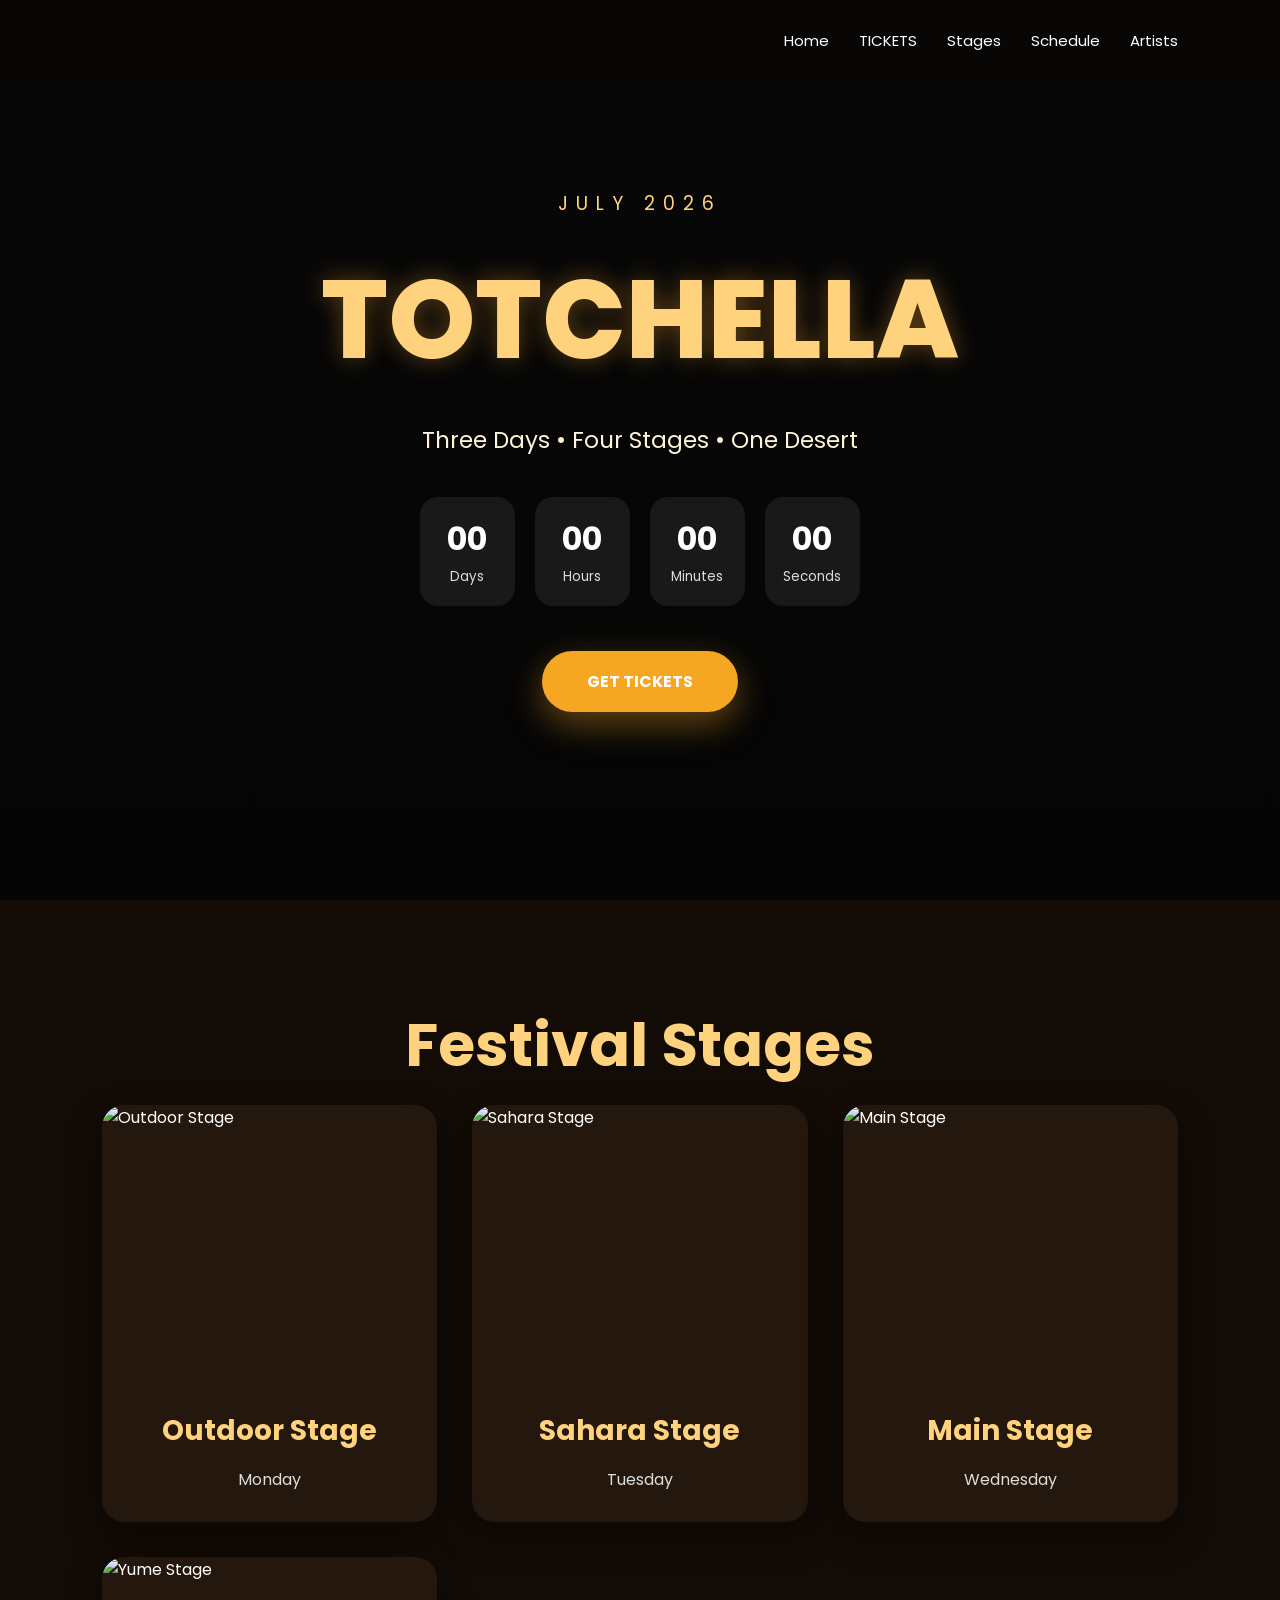
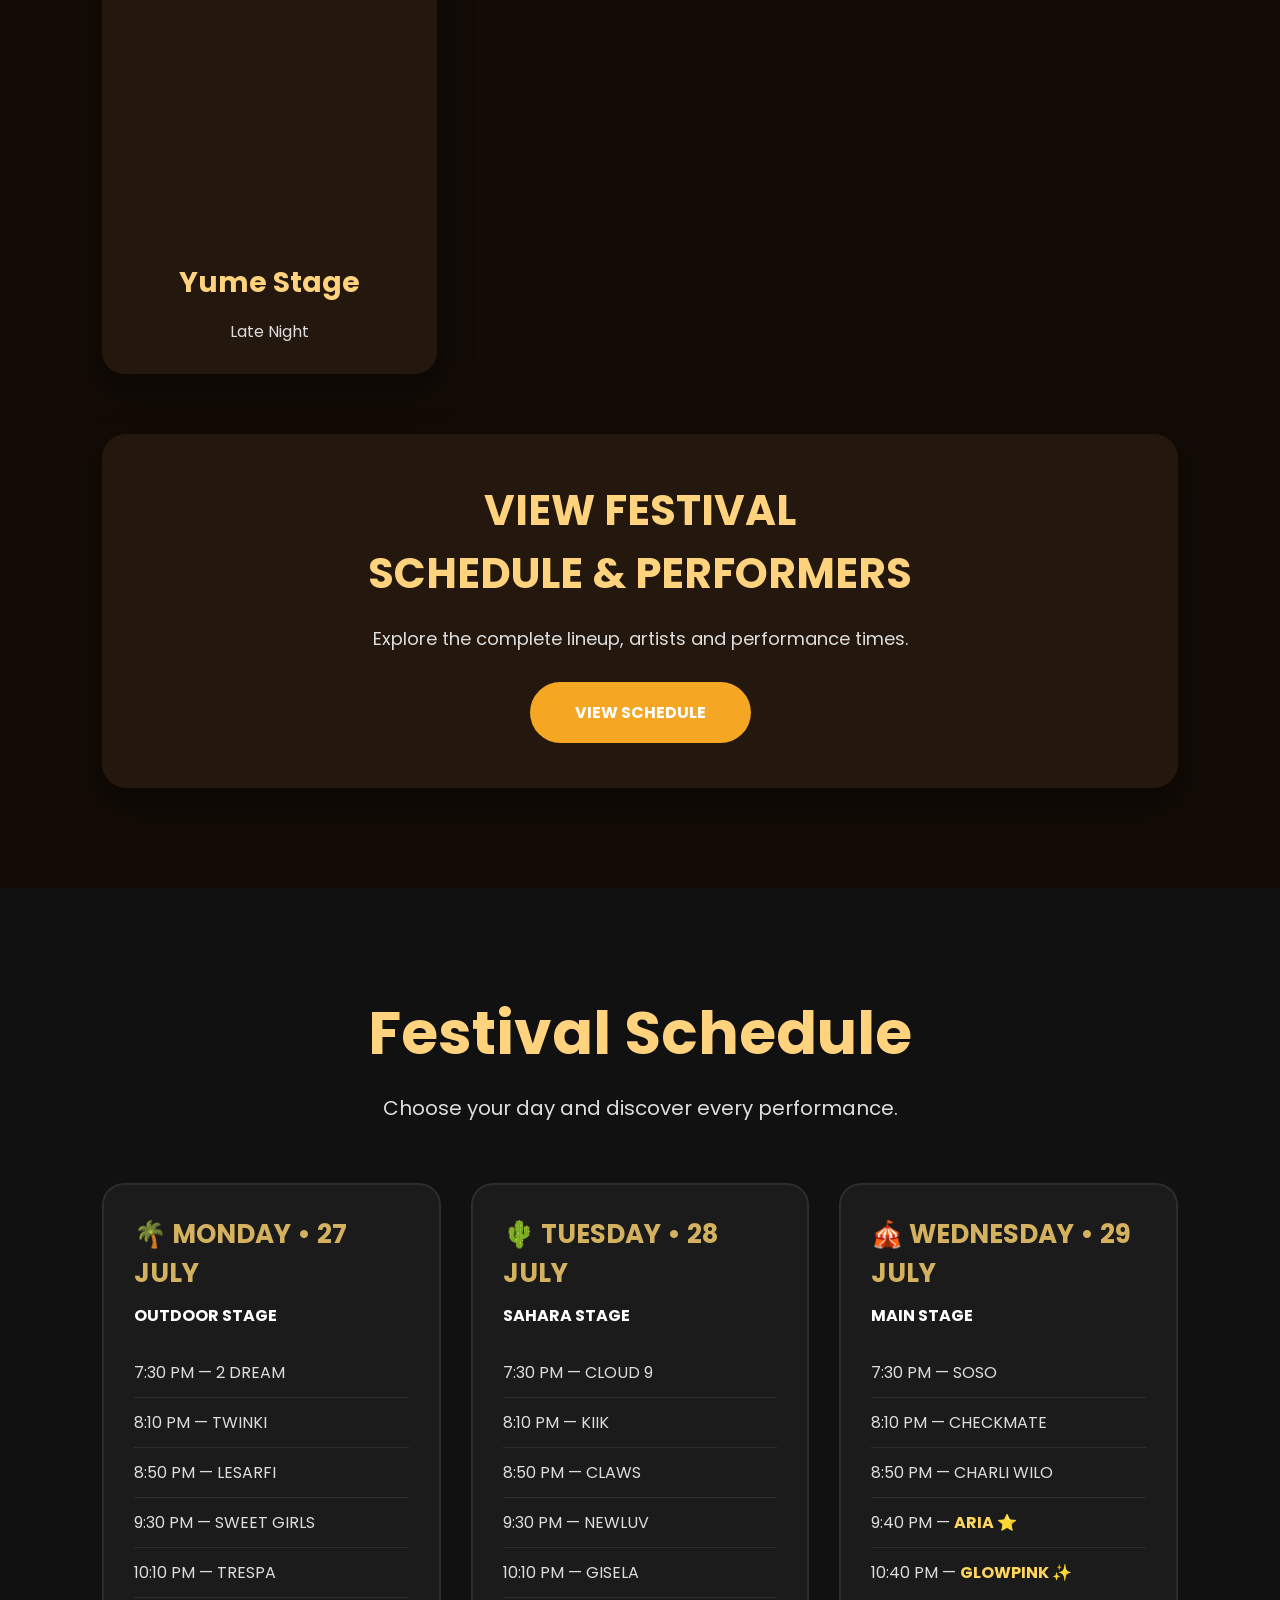
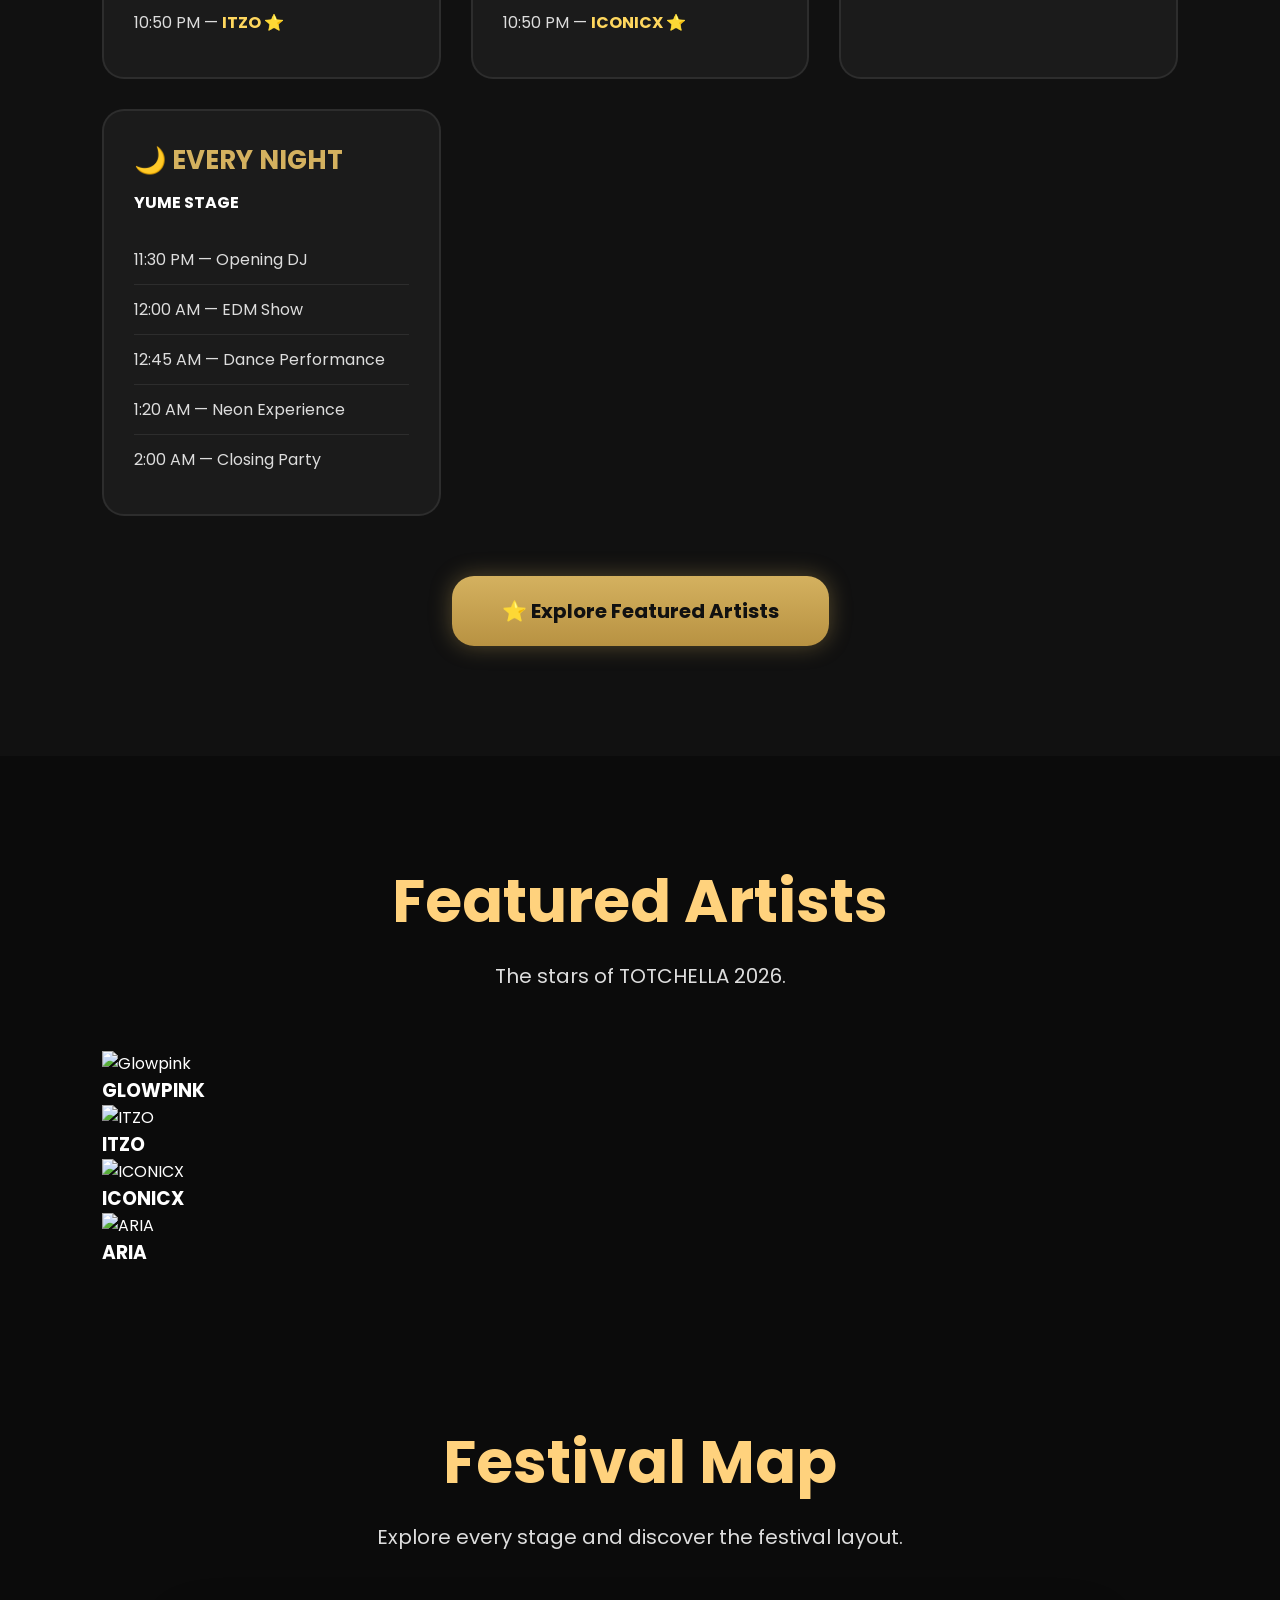
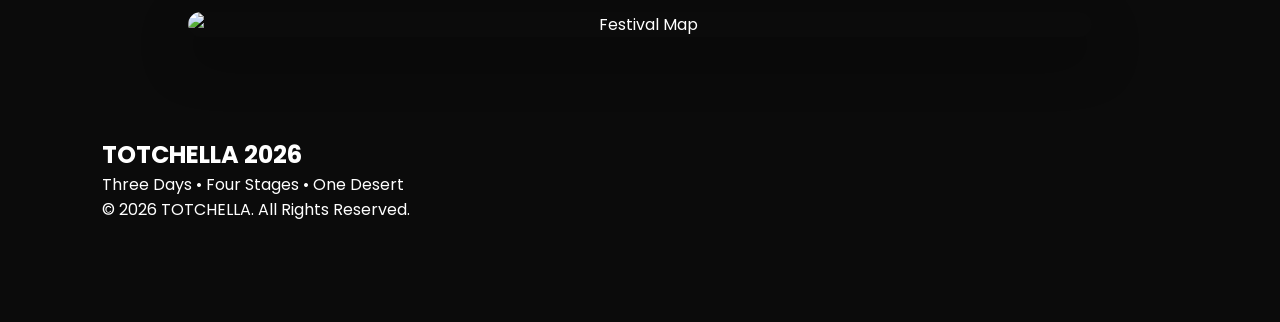
==== index.html @ a2c49aa8 "Add files via upload" ====
<!DOCTYPE html>
<html lang="en">

<head>

<meta charset="UTF-8">
<meta name="viewport" content="width=device-width, initial-scale=1.0">

<title>TOTCHELLA 2026</title>

<link rel="stylesheet" href="style.css">

<link rel="preconnect" href="https://fonts.googleapis.com">
<link rel="preconnect" href="https://fonts.gstatic.com" crossorigin>

<link href="https://fonts.googleapis.com/css2?family=Poppins:wght@300;400;500;600;700;800&display=swap" rel="stylesheet">

</head>

<body>

<!-- ==========================
NAVBAR
========================== -->

<nav class="navbar">

<div class="logo">
<a href="index.html">
<img src="logo/totchella-logo.png" alt="TOTCHELLA">
</a>
</div>

<ul class="nav-links">

<li><a href="#hero">Home</a></li>

<li><a href="tickets.html">TICKETS</a></li>

<li><a href="#stages">Stages</a></li>

<li><a href="#schedule">Schedule</a></li>

<li><a href="#artists">Artists</a></li>

</ul>

</nav>

<!-- ==========================
HERO
========================== -->

<section class="hero" id="hero">

<div class="hero-content">

<h3>JULY 2026</h3>

<h1>TOTCHELLA</h1>

<p>

Three Days • Four Stages • One Desert

</p>

<div class="countdown">

<div class="time">

<span id="days">00</span>

<small>Days</small>

</div>

<div class="time">

<span id="hours">00</span>

<small>Hours</small>

</div>

<div class="time">

<span id="minutes">00</span>

<small>Minutes</small>

</div>

<div class="time">

<span id="seconds">00</span>

<small>Seconds</small>

</div>

</div>

<a href="#stages" class="ticket-btn">

GET TICKETS

</a>

</div>

</section>

<!-- ==========================
STAGES
========================== -->

<section class="stages" id="stages">

<h2 class="section-title">

Festival Stages

</h2>

<div class="stages-grid">

<a href="outdoor-stage.html" class="stage-card">

<img src="images/stages/outdoor-stage.jpg" alt="Outdoor Stage">

<h3>Outdoor Stage</h3>

<p>

Monday

</p>

</a>

<a href="sahara-stage.html" class="stage-card">

<img src="images/stages/sahara-stage.jpg" alt="Sahara Stage">

<h3>Sahara Stage</h3>

<p>

Tuesday

</p>

</a>

<a href="main-stage.html" class="stage-card">

<img src="images/stages/main-stage.jpg" alt="Main Stage">

<h3>Main Stage</h3>

<p>

Wednesday

</p>

</a>

<a href="yume-stage.html" class="stage-card">

<img src="images/stages/yume-stage.jpg" alt="Yume Stage">

<h3>Yume Stage</h3>

<p>

Late Night

</p>

</a>

</div>

<div class="schedule-preview">

<h2>

VIEW FESTIVAL<br>

SCHEDULE & PERFORMERS

</h2>

<p>

Explore the complete lineup, artists and performance times.

</p>

<a href="#schedule" class="schedule-btn">

VIEW SCHEDULE

</a>

</div>

</section><!-- ==========================
SCHEDULE
========================== -->

<section class="schedule" id="schedule">

<h2 class="section-title">

Festival Schedule

</h2>

<p class="section-subtitle">

Choose your day and discover every performance.

</p>

<div class="schedule-container">

<div class="day-card">

<h3>🌴 MONDAY • 27 JULY</h3>
<h4>OUTDOOR STAGE</h4>

<ul>

<li>7:30 PM — 2 DREAM</li>

<li>8:10 PM — TWINKI</li>

<li>8:50 PM — LESARFI</li>

<li>9:30 PM — SWEET GIRLS</li>

<li>10:10 PM — TRESPA</li>

<li>10:50 PM — <strong>ITZO ⭐</strong></li>

</ul>

</div>

<div class="day-card">

<h3>🌵 TUESDAY • 28 JULY</h3>
<h4>SAHARA STAGE</h4>

<ul>

<li>7:30 PM — CLOUD 9</li>

<li>8:10 PM — KIIK</li>

<li>8:50 PM — CLAWS</li>

<li>9:30 PM — NEWLUV</li>

<li>10:10 PM — GISELA</li>

<li>10:50 PM — <strong>ICONICX ⭐</strong></li>

</ul>

</div>

<div class="day-card">

<h3>🎪 WEDNESDAY • 29 JULY</h3>
<h4>MAIN STAGE</h4>

<ul>

<li>7:30 PM — SOSO</li>

<li>8:10 PM — CHECKMATE</li>

<li>8:50 PM — CHARLI WILO</li>

<li>9:40 PM — <strong>ARIA ⭐</strong></li>

<li>10:40 PM — <strong>GLOWPINK ✨</strong></li>

</ul>

</div>

<div class="day-card">

<h3>🌙 EVERY NIGHT</h3>

<h4>YUME STAGE</h4>

<ul>

<li>11:30 PM — Opening DJ</li>

<li>12:00 AM — EDM Show</li>

<li>12:45 AM — Dance Performance</li>

<li>1:20 AM — Neon Experience</li>

<li>2:00 AM — Closing Party</li>

</ul>

</div>

</div>

<div class="artists-link">

<a href="#artists" class="artists-btn">

⭐ Explore Featured Artists

</a>

</div>

</section>

<!-- ==========================
ARTISTS
========================== -->

<section class="artists" id="artists">

<h2 class="section-title">

Featured Artists

</h2>

<p class="section-subtitle">

The stars of TOTCHELLA 2026.

</p>

<div class="artists-grid">

<div class="artist-card">

<img src="artists/glowpink.jpeg" alt="Glowpink">

<h3>GLOWPINK</h3>

</div>

<div class="artist-card">

<img src="artists/itzo.jpeg" alt="ITZO">

<h3>ITZO</h3>

</div>

<div class="artist-card">

<img src="artists/iconicx.jpeg" alt="ICONICX">

<h3>ICONICX</h3>

</div>

<div class="artist-card">

<img src="artists/aria.jpeg" alt="ARIA">

<h3>ARIA</h3>

</div>

</div>
<!-- ==========================
FESTIVAL MAP
========================== -->

<section class="festival-map">

    <h2 class="section-title">
        Festival Map
    </h2>

    <p class="section-subtitle">
        Explore every stage and discover the festival layout.
    </p>

    <img src="map/festival-map.jpeg" alt="Festival Map">
</section>
<!-- ==========================
GALLERY
========================== -->

<!-- ==========================
TICKETS
========================== -->

<!-- ==========================
FOOTER
========================== -->

<footer class="footer">

<h2>TOTCHELLA 2026</h2>

<p>

Three Days • Four Stages • One Desert

</p>

<p>

© 2026 TOTCHELLA. All Rights Reserved.

</p>

</footer>

<script src="script.js"></script>

</body>

</html>
---- style.css ----
/* ==========================
TOTCHELLA 2026
========================== */

*{
margin:0;
padding:0;
box-sizing:border-box;
}

html{
scroll-behavior:smooth;
}

body{

font-family:'Poppins',sans-serif;

background:#0b0b0b;

color:white;

overflow-x:hidden;

}

img{

max-width:100%;

display:block;

}

a{

text-decoration:none;

color:inherit;

}

section{

padding:100px 8%;

}

/* ==========================
NAVBAR
========================== */

.navbar{

position:fixed;

top:0;

left:0;

width:100%;

height:80px;     

padding:0 8%;    

display:flex;

justify-content:space-between;

align-items:center;

background:rgba(15,10,5,.25);

backdrop-filter:blur(30px);

z-index:999;

}

.logo img{
    height:120px;
    width:auto;
    display:block;
}

.nav-links{

display:flex;

gap:30px;

list-style:none;

}

.nav-links a{

color:white;

font-size:15px;

transition:.3s;

}

.nav-links a:hover{

color:#F5A623;

}

/* ==========================
HERO
========================== */

.hero{

height:100vh;

display:flex;

justify-content:center;

align-items:center;

text-align:center;

background:

linear-gradient(rgba(0,0,0,.35),rgba(0,0,0,.55)),

url("hero/desert1.jpg");

background-size:cover;

background-position:center;

background-repeat:no-repeat;

transition:1s;

}

.hero-content{

max-width:850px;

}

.hero h3{

letter-spacing:8px;

font-weight:400;

margin-bottom:20px;

color:#FFD27D;

}

.hero h1{

font-size:110px;

font-weight:800;

margin-bottom:20px;

color:#FFD27D;

text-shadow:0 0 25px rgba(255,170,50,.35);

}

.hero p{

font-size:23px;

margin-bottom:40px;

color:#FFF4D7;

}

/* ==========================
COUNTDOWN
========================== */

.countdown{

display:flex;

justify-content:center;

gap:20px;

flex-wrap:wrap;

margin-bottom:45px;

}

.time{

background:rgba(255,255,255,.08);

backdrop-filter:blur(10px);

padding:18px;

border-radius:18px;

min-width:95px;

}

.time span{

display:block;

font-size:32px;

font-weight:700;

}

.time small{

color:#ddd;

}

/* ==========================
BUTTON
========================== */

.ticket-btn{

display:inline-block;

padding:18px 45px;

background:#F5A623;

border-radius:999px;

font-weight:700;

color:white;

transition:.35s;

box-shadow:0 12px 35px rgba(245,166,35,.4);

}

.ticket-btn:hover{

background:#ffbe45;

transform:translateY(-5px);

}/* ==========================
SECTION TITLES
========================== */

.section-title{

text-align:center;

font-size:60px;

color:#FFD27D;

margin-bottom:15px;

}

.section-subtitle{

text-align:center;

font-size:20px;

color:#ddd;

margin-bottom:60px;

}

/* ==========================
STAGES
========================== */

.stages{

background:#120b06;

}

.stages-grid{

display:grid;

grid-template-columns:repeat(auto-fit,minmax(260px,1fr));

gap:35px;

margin-bottom:60px;

}

.stage-card{

background:#24170d;

border-radius:22px;

overflow:hidden;

transition:.35s;

box-shadow:0 15px 35px rgba(0,0,0,.35);

}

.stage-card:hover{

transform:translateY(-10px);

box-shadow:0 20px 45px rgba(245,166,35,.35);

}

.stage-card img{

display:block;
width:100%;
height:280px;
object-fit:cover;
border-radius:22px 22px 0 0;

}

.stage-card h3{

padding-top:25px;

text-align:center;

font-size:28px;

color:#FFD27D;

}

.stage-card p{

text-align:center;

padding:15px 25px 30px;

color:#ddd;

}

/* ==========================
VIEW SCHEDULE
========================== */

.schedule-preview{

background:#24170d;

border-radius:24px;

padding:45px;

text-align:center;

box-shadow:0 15px 35px rgba(0,0,0,.35);

}

.schedule-preview h2{

font-size:42px;

color:#FFD27D;

margin-bottom:20px;

}

.schedule-preview p{

color:#ddd;

margin-bottom:30px;

font-size:18px;

}

.schedule-btn{

display:inline-block;

padding:18px 45px;

background:#F5A623;

border-radius:999px;

font-weight:700;

transition:.35s;

}

.schedule-btn:hover{

background:#ffbe45;

transform:translateY(-5px);

}
/* ==========================
FESTIVAL MAP
========================== */

.festival-map{
    max-width:1200px;
    margin:50px auto 0;
    text-align:center;
}

.festival-map img{
    width:100%;
    max-width:1100px;
    border-radius:24px;
    box-shadow:0 20px 50px rgba(0,0,0,.45);
    transition:.4s;
}

.festival-map img:hover{
    transform:scale(1.02);
}
/* ==========================
MAIN STAGE PAGE
========================== */

.main-stage-hero{

height:100vh;

background:
linear-gradient(rgba(0,0,0,.55),rgba(0,0,0,.75)),
url("hero/desert2.jpg");

background-size:cover;
background-position:center;

display:flex;
justify-content:center;
align-items:center;
text-align:center;

}

.stage-overlay{

max-width:900px;

padding:30px;

}

.main-stage-hero h1{

font-size:95px;

color:#FFD27D;

margin-bottom:20px;

text-shadow:0 0 25px rgba(255,170,60,.5);

}

.main-stage-hero p{

font-size:24px;

color:#eee;

margin-bottom:35px;

}

.headline{

display:flex;

justify-content:center;

gap:40px;

flex-wrap:wrap;

margin-bottom:45px;

}

.headline h2{

font-size:42px;

color:#F5A623;

}

.stage-info{
padding:90px 8%;
text-align:center;
background:rgba(20,15,40,.75);
backdrop-filter:blur(18px);
border-top:1px solid rgba(255,255,255,.08);
border-bottom:1px solid rgba(255,255,255,.08);
}

.stage-info h2{
font-size:52px;
color:#ff6cff;
text-shadow:
0 0 10px #ff6cff,
0 0 25px #7b5cff;
margin-bottom:30px;
}

.stage-info p{
font-size:22px;
color:#ececec;
line-height:1.9;
max-width:950px;
margin:auto;
}

.stage-schedule{

padding:90px 8%;

background:#1b120a;

}

.stage-schedule h2{

text-align:center;

font-size:48px;

color:#FFD27D;

margin-bottom:45px;

}

.stage-schedule ul{

max-width:700px;

margin:auto;

list-style:none;

}

.stage-schedule li{

padding:18px 25px;

margin-bottom:18px;

background:#2a1b0f;

border-radius:16px;

font-size:21px;

transition:.3s;

}

.stage-schedule li:hover{

transform:translateX(12px);

background:#3a2515;

}

.stage-ticket-buttons{

padding:90px 8%;

display:flex;

justify-content:center;

gap:35px;

flex-wrap:wrap;

background:#120b06;

}
.artist-headliner{

display:flex;

flex-direction:column;

align-items:center;

}

.artist-headliner img{

width:420px;

height:220px;

object-fit:cover;

border-radius:18px;

border:4px solid #f5c542;

box-shadow:0 0 25px rgba(245,197,66,.6);

}

.artist-headliner img:hover{

transform:scale(1.08);

box-shadow:0 0 55px rgba(255,200,70,.8);

}

.artist-headliner h2{

font-size:32px;

color:#FFD27D;

}

.festival-ticket:hover{

transform:translateY(-12px) scale(1.02);

}

.festival-ticket h2{

font-size:38px;

margin-bottom:10px;

}

.festival-ticket p{

font-size:22px;

margin-bottom:30px;

font-weight:600;

}

.festival-ticket img{

width:150px;

margin:auto;

margin-bottom:30px;

}

.ticket-details{

display:flex;

justify-content:space-between;

font-weight:bold;

font-size:18px;

}
/*==========================
TICKET SELECTION
==========================*/

.stage-ticket-section{

padding:100px 8%;

background:#0d0d0d;

}

.ticket-choice{

display:flex;

justify-content:center;

gap:45px;

flex-wrap:wrap;

margin-top:60px;

}

.ticket-box{

width:360px;

padding:45px;

border-radius:28px;

text-align:center;

transition:.35s;

cursor:pointer;

}

.vip-ticket{

background:linear-gradient(135deg,#F5A623,#FFD77A);

color:#222;

box-shadow:0 0 35px rgba(245,166,35,.45);

}

.regular-ticket{

background:linear-gradient(135deg,#3d3d3d,#777);

color:white;

box-shadow:0 0 30px rgba(255,255,255,.12);

}

.ticket-box:hover{

transform:translateY(-12px) scale(1.03);

}

.ticket-box h3{

font-size:34px;

margin-bottom:18px;

}

.ticket-box p{

font-size:18px;

margin-bottom:35px;

line-height:1.7;

}

/* ==========================
VIP TICKET
========================== */

.festival-ticket{

display:none;

width:900px;

max-width:95%;

margin:70px auto;

display:flex;

position:relative;

overflow:hidden;

border-radius:30px;

border:4px solid #FFD54A;

background:
linear-gradient(rgba(10,10,10,.78),rgba(10,10,10,.78)),
url("hero/desert1.jpg");

background-size:cover;

background-position:center;

box-shadow:0 25px 70px rgba(0,0,0,.45);

animation:ticketShow .6s ease;

}

.ticket-left{

flex:1;

padding:50px;

color:white;

backdrop-filter:blur(2px);

}


.ticket-left h1{

font-size:58px;

font-weight:900;

letter-spacing:4px;

color:#FFD54A;

text-shadow:0 0 20px rgba(255,213,74,.55);

margin-bottom:10px;

}

.vip-text{

font-size:20px;

letter-spacing:8px;

font-weight:800;

text-transform:uppercase;

color:#fff4c4;

margin-bottom:35px;

}

.ticket-left h2{

font-size:46px;

font-weight:800;

margin-bottom:18px;

}

.ticket-left p{

font-size:22px;

margin:12px 0;

}

.qr-box{

margin-top:35px;

width:150px;

height:150px;

background:white;

border-radius:15px;

display:flex;

justify-content:center;

align-items:center;

font-weight:800;

color:black;

}

.ticket-right{

width:180px;

background:rgba(255,213,74,.95);

display:flex;

justify-content:center;

align-items:center;

font-size:55px;

font-weight:900;

letter-spacing:12px;

writing-mode:vertical-rl;

text-orientation:mixed;

color:#111;

position:relative;

}

.ticket-right::before,
.ticket-right::after{

content:"";

position:absolute;

left:-18px;

width:36px;

height:36px;

background:#0b0b0b;

border-radius:50%;

}

.ticket-right::before{

top:60px;

}

.ticket-right::after{

bottom:60px;

}

.ticket-download{

padding:16px 35px;

border:none;

background:#FFD54A;

border-radius:999px;

font-weight:700;

font-size:18px;

cursor:pointer;

transition:.3s;

}

.ticket-download:hover{

transform:scale(1.05);

background:#ffe07b;

}

@keyframes ticketShow{

from{

opacity:0;

transform:translateY(50px) scale(.9);

}

to{

opacity:1;

transform:none;

}

}

.ticket-artists{

display:flex;

justify-content:center;

margin-top:25px;

}

.ticket-artist{

width:220px;

height:120px;

object-fit:cover;

border-radius:18px;

border:3px solid #d4b15f;

box-shadow:0 0 18px rgba(212,177,95,.4);

}

.ticket-artist:hover{

transform:scale(1.05);

}

.ticket-artist:hover{

transform:rotate(-3deg) scale(1.05);

box-shadow:0 0 45px rgba(255,213,74,.8);

}

.qr-box{

margin-top:20px;

margin-left: 180px;

width:170px;

height:170px;

background:white;

border-radius:14px;

display:flex;

justify-content:center;

align-items:center;

box-shadow:0 0 18px rgba(255,255,255,.25);

transform:translateY(-70px);

}

.qr-image{

width:100%;

height:100%;

object-fit:contain;

padding:8px;

border-radius:10px;

background:white;

}
.success-message{

display:none;

position:fixed;

top:0;

left:0;

width:100%;

height:100%;

background:rgba(0,0,0,.75);

backdrop-filter:blur(8px);

justify-content:center;

align-items:center;

z-index:99999;

}

.success-box{

background:#111;

padding:45px;

border-radius:25px;

text-align:center;

width:380px;

box-shadow:0 0 40px rgba(245,166,35,.45);

animation:pop .4s ease;

}

.success-box h1{

font-size:70px;

margin-bottom:15px;

}

.success-box h2{

font-size:34px;

color:#FFD54A;

margin-bottom:15px;

}

.success-box p{

font-size:19px;

color:white;

}

#rugularTicketCard{
display:none;

}

#regularTicketCard .ticket-left{

background:#f5f5f5;

color:#111;

}

#regularTicketCard .ticket-right{

background:#444;

color:white;

}

#regularTicketCard .vip-text{

color:#444;

font-weight:700;

}

#regularTicketCard .ticket-artists{

display:none;

}

#regularTicketCard .qr-box{

background:white;

}
/* ==========================
FESTIVAL SCHEDULE
========================== */

.schedule{

padding:100px 8%;

background:#111;

}

.schedule-container{

display:grid;

grid-template-columns:repeat(auto-fit,minmax(280px,1fr));

gap:30px;

margin-top:50px;

}

.day-card{

background:#1b1b1b;

padding:30px;

border-radius:22px;

border:2px solid rgba(255,255,255,.08);

transition:.35s;

}

.day-card:hover{

transform:translateY(-10px);

border-color:#d4b15f;

}

.day-card h3{

color:#d4b15f;

font-size:26px;

margin-bottom:10px;

}

.day-card h4{

color:white;

margin-bottom:20px;

}

.day-card ul{

list-style:none;

padding:0;

margin:0;

}

.day-card li{

padding:12px 0;

border-bottom:1px solid rgba(255,255,255,.08);

color:#ddd;

}

.day-card li:last-child{

border-bottom:none;

}

.day-card strong{

color:#ffd75e;

}
artists-link{

margin-top:40px;

text-align:center;

}

.artists-link{

display:flex;

justify-content:center;

align-items:center;

margin:60px auto 10px;

}

.artists-btn{

display:flex;

flex-direction:column;

align-items:center;

justify-content:center;

gap:10px;

padding:20px 50px;

background:linear-gradient(180deg,#d4b15f,#b89242);

color:#111;

font-weight:700;

font-size:20px;

text-decoration:none;

border-radius:22px;

transition:.3s;

box-shadow:0 0 22px rgba(212,177,95,.35);

}

.artists-btn:hover{

transform:translateY(-6px) scale(1.03);

box-shadow:0 0 35px rgba(212,177,95,.55);

}

.arrow{

font-size:30px;

animation:bounce 1.3s infinite;

}

@keyframes bounce{

0%,100%{

transform:translateY(0);

}

50%{

transform:translateY(8px);

}

}
/* ==========================
TICKET HIDE
========================== */

#vipTicketCard{

display:none;

}

#regularTicketCard{

display:none;

}
.main-headliner{
width:220px;
height:220px;
border-radius:50%;
object-fit:cover;
border:6px solid #ffd84d;
box-shadow:0 0 25px rgba(255,216,77,.6);
}
.circle-headliner{
width:220px !important;
height:220px !important;
border-radius:50% !important;
object-fit:cover;
}
/* ==========================
YUME STAGE
========================== */

.yume-features{

display:grid;

grid-template-columns:repeat(auto-fit,minmax(220px,1fr));

gap:30px;

margin-top:50px;

}

.feature-card{

background:rgba(40,20,60,.9);

padding:35px;

border-radius:22px;

text-align:center;

border:2px solid #b24cff;

box-shadow:0 0 25px rgba(178,76,255,.35);

transition:.35s;

color:#fff;

}

.feature-card:hover{

transform:translateY(-10px) scale(1.04);

box-shadow:0 0 45px rgba(178,76,255,.8);

}

.feature-card h3{

margin-top:15px;

font-size:24px;

color:#ff7bff;

}

.feature-card p{

margin-top:10px;

line-height:1.7;

color:#ddd;

}

.yume-page{

background:
radial-gradient(circle at top,#2b1248,#14091f,#09050f);

animation:yumeGlow 8s infinite alternate;

}

@keyframes yumeGlow{

0%{

background:
radial-gradient(circle at top,#2b1248,#14091f,#09050f);

}

50%{

background:
radial-gradient(circle at top,#1c3d78,#150d2c,#09050f);

}

100%{

background:
radial-gradient(circle at top,#4d1667,#14091f,#09050f);

}

}

.yume-lineup .dj-card{

border-left:5px solid #ff58ff;

}
.yume-hero{
height:100vh;
background:url("gallery/show2.jpg") center center/cover no-repeat;
display:flex;
justify-content:center;
align-items:center;
text-align:center;
position:relative;
overflow:hidden;
}

.yume-hero::before{
content:"";
position:absolute;
inset:0;
background:linear-gradient(
to bottom,
rgba(0,0,0,.25),
rgba(0,0,0,.55)
);
}

.yume-hero .stage-overlay{
position:relative;
z-index:2;
}
.yume-lineup{
padding:100px 8%;
background:#120b06;
text-align:center;
}

.yume-lineup h2{
font-size:55px;
color:#d87dff;
margin-bottom:60px;
text-shadow:0 0 20px #c84dff;
}

.dj-card{
background:linear-gradient(135deg,#2b0d39,#17071d);
border:2px solid #b84dff;
border-radius:25px;
padding:30px;
margin:25px auto;
max-width:700px;
box-shadow:0 0 30px rgba(183,77,255,.35);
transition:.35s;
}

.dj-card:hover{
transform:translateY(-8px) scale(1.03);
box-shadow:0 0 40px rgba(255,0,255,.6);
}

.dj-card .time{
display:inline-block;
padding:8px 18px;
background:#ff00cc;
color:white;
border-radius:50px;
font-weight:700;
margin-bottom:18px;
}

.dj-card h3{
font-size:34px;
color:#fff;
margin-bottom:10px;
}

.dj-card p{
font-size:18px;
color:#d7d7d7;
}

.special{
background:linear-gradient(135deg,#ff008c,#7b00ff);
border:none;
}

.special h3{
color:white;
}

.special p{
color:white;
}
/* ===== YUME HERO ONLY ===== */

.yume-overlay h1{

font-size:88px;

font-weight:900;

letter-spacing:8px;

text-transform:uppercase;

background:linear-gradient(
90deg,
#8b5cf6,
#d946ef,
#7c3aed
);

-webkit-background-clip:text;
-webkit-text-fill-color:transparent;

text-shadow:
0 0 20px rgba(168,85,247,.8),
0 0 45px rgba(217,70,239,.6);

margin-top:-60px;

margin-bottom:25px;

}

.yume-overlay p{

font-size:32px;

font-weight:600;

color:#edd6ff;

max-width:900px;

margin:auto;

line-height:1.6;

text-shadow:0 0 12px rgba(120,60,255,.45);

margin-bottom:60px;

}

.yume-overlay .ticket-btn{

margin-top:40px;

padding:18px 55px;

font-size:22px;

border-radius:50px;

background:linear-gradient(90deg,#7c3aed,#d946ef);

color:white;

box-shadow:0 0 25px rgba(168,85,247,.6);

transition:.3s;

}

.yume-overlay .ticket-btn:hover{

transform:scale(1.08);

box-shadow:0 0 40px rgba(217,70,239,.9);

}
.yume-hero .stage-overlay h1{
font-size:90px;
font-weight:900;
letter-spacing:3px;
color:#ffffff;
text-shadow:
0 0 15px #ff4df8,
0 0 35px #8d4dff,
0 0 55px #5f6fff;
}

.yume-hero .stage-overlay p{
font-size:28px;
max-width:900px;
margin:20px auto;
line-height:1.6;
color:white;
text-shadow:0 0 10px rgba(0,0,0,.8);
}

.yume-hero .ticket-btn{
padding:20px 60px;
font-size:22px;
border-radius:50px;
box-shadow:0 0 25px rgba(255,215,0,.5);
}
/* ===== Tickets ===== */

.ticket-card{

width:380px;

padding:35px;

border-radius:28px;

text-align:center;

transition:.3s;

}

/* ===== VIP ===== */

.vip-card{

background:#f5a623;

box-shadow:0 0 35px #ffd77a;

color:#111;

}

.vip-card h3{

font-size:14px;

letter-spacing:2px;

margin-bottom:8px;

}

.vip-card h1{

font-size:40px;

margin-bottom:18px;

}

.vip-card p{

font-size:18px;

line-height:1.8;

}

/* ===== Regular ===== */

.regular-card{

background:#3d3d3d;

box-shadow:0 0 30px #777;

color:#fff;

}

.regular-card h3{

font-size:14px;

letter-spacing:2px;

margin-bottom:8px;

}

.regular-card h1{

font-size:40px;

margin-bottom:18px;

}

.regular-card p{

font-size:18px;

line-height:1.8;

}
.ticket-cards{

display:flex;

justify-content:center;

align-items:stretch;

gap:40px;

flex-wrap:wrap;

}
.tickets-section{

text-align:center;

}

.tickets-section h2{

font-size:56px;

color:#FFD27D;

margin-bottom:18px;

text-align:center;

}

.tickets-section > p{

font-size:24px;

color:#ffffff;

text-align:center;

max-width:800px;

margin:0 auto 60px auto;

line-height:1.7;

}
/* ===== Success Popup ===== */

.success-popup{

position:fixed;

top:0;

left:0;

width:100%;

height:100%;

background:rgba(0,0,0,.65);

display:flex;

justify-content:center;

align-items:center;

z-index:99999;

backdrop-filter:blur(8px);

}

.success-box{

background:#151515;

padding:45px;

border-radius:25px;

text-align:center;

box-shadow:0 0 35px rgba(255,210,125,.45);

max-width:450px;

}

.success-box h2{

font-size:40px;

color:#FFD27D;

margin-bottom:18px;

}

.success-box p{

font-size:22px;

color:white;

}
/* ===== Tickets Page ===== */

.tickets-page{

padding:120px 8% 80px;

text-align:center;

}

.tickets-page h1{

font-size:60px;

color:#FFD27D;

margin-bottom:15px;

}

.tickets-page>p{

font-size:24px;

margin-bottom:60px;

color:#fff;

}

.tickets-grid{

display:grid;

grid-template-columns:repeat(auto-fit,minmax(320px,1fr));

gap:35px;

max-width:1200px;

margin:auto;

}

.stage-ticket-card{

background:#171717;

border-radius:25px;

padding:40px;

transition:.3s;

box-shadow:0 0 25px rgba(255,210,125,.15);

}

.stage-ticket-card:hover{

transform:translateY(-10px);

box-shadow:0 0 40px rgba(255,210,125,.35);

}

.stage-ticket-card h2{

font-size:34px;

color:#FFD27D;

margin-bottom:15px;

}

.stage-ticket-card p{

font-size:20px;

margin-bottom:30px;

line-height:1.7;

}
.ticket-warning{

display:none;

opacity:0;

position:fixed;

top:0;

left:0;

width:100%;

height:100%;

background:rgba(0,0,0,.65);

z-index:999999;

justify-content:center;

align-items:center;

transition:opacity .5s ease;

}

.warning-box{

background:#111;

border:2px solid #ff2d2d;

border-radius:20px;

padding:35px;

width:420px;

text-align:center;

box-shadow:0 0 25px #ff2d2d;

animation:redGlow 1s infinite alternate;

}

.warning-box h2{

color:#ff2d2d;

font-size:32px;

margin-bottom:18px;

}

.arabic-warning{

color:#FFD27D;

font-size:22px;

font-weight:bold;

margin-bottom:15px;

}

.company-warning{

color:#ff5555;

font-weight:bold;

}

.warning-box p,

.warning-box li{

color:white;

font-size:17px;

line-height:1.8;

}

.warning-box ul{

list-style:none;

padding:0;

margin:15px 0;

}

@keyframes redGlow{

from{

box-shadow:0 0 15px #ff2d2d;

}

to{

box-shadow:0 0 45px #ff2d2d;

}

}
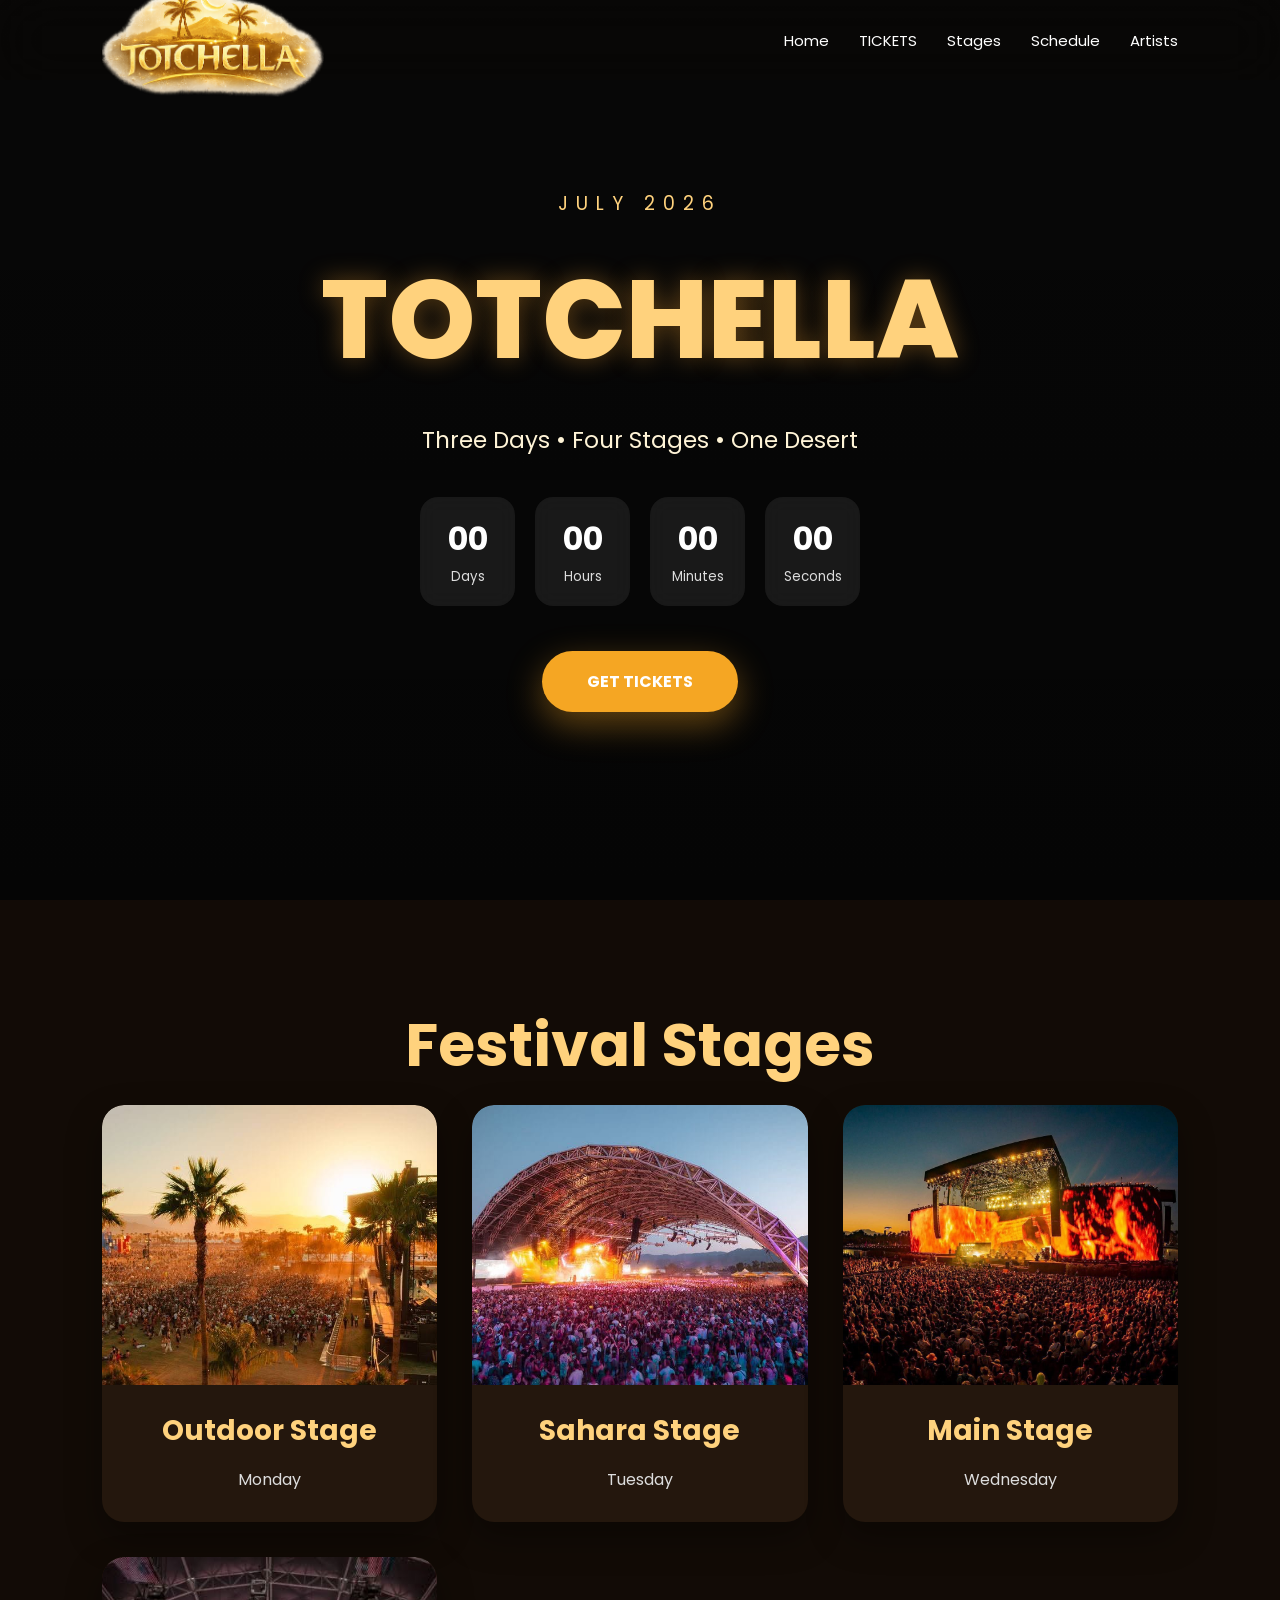
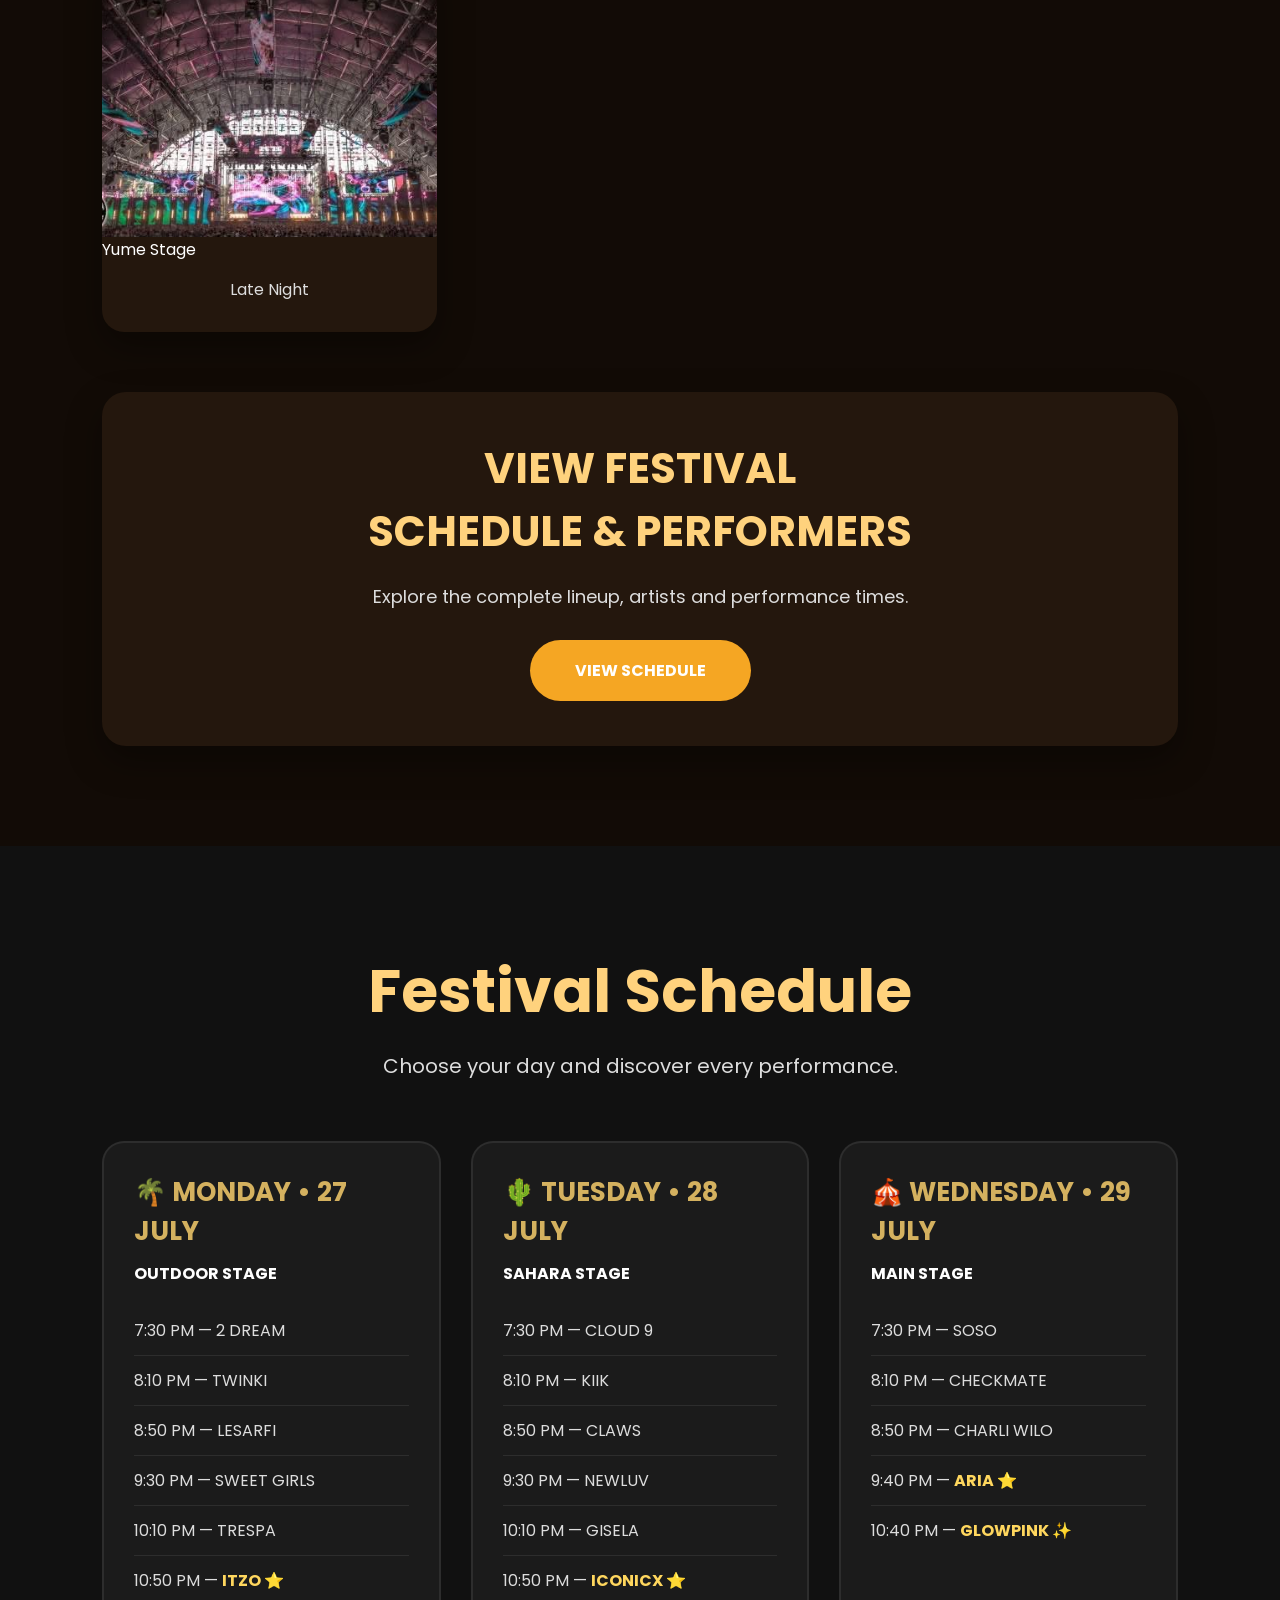
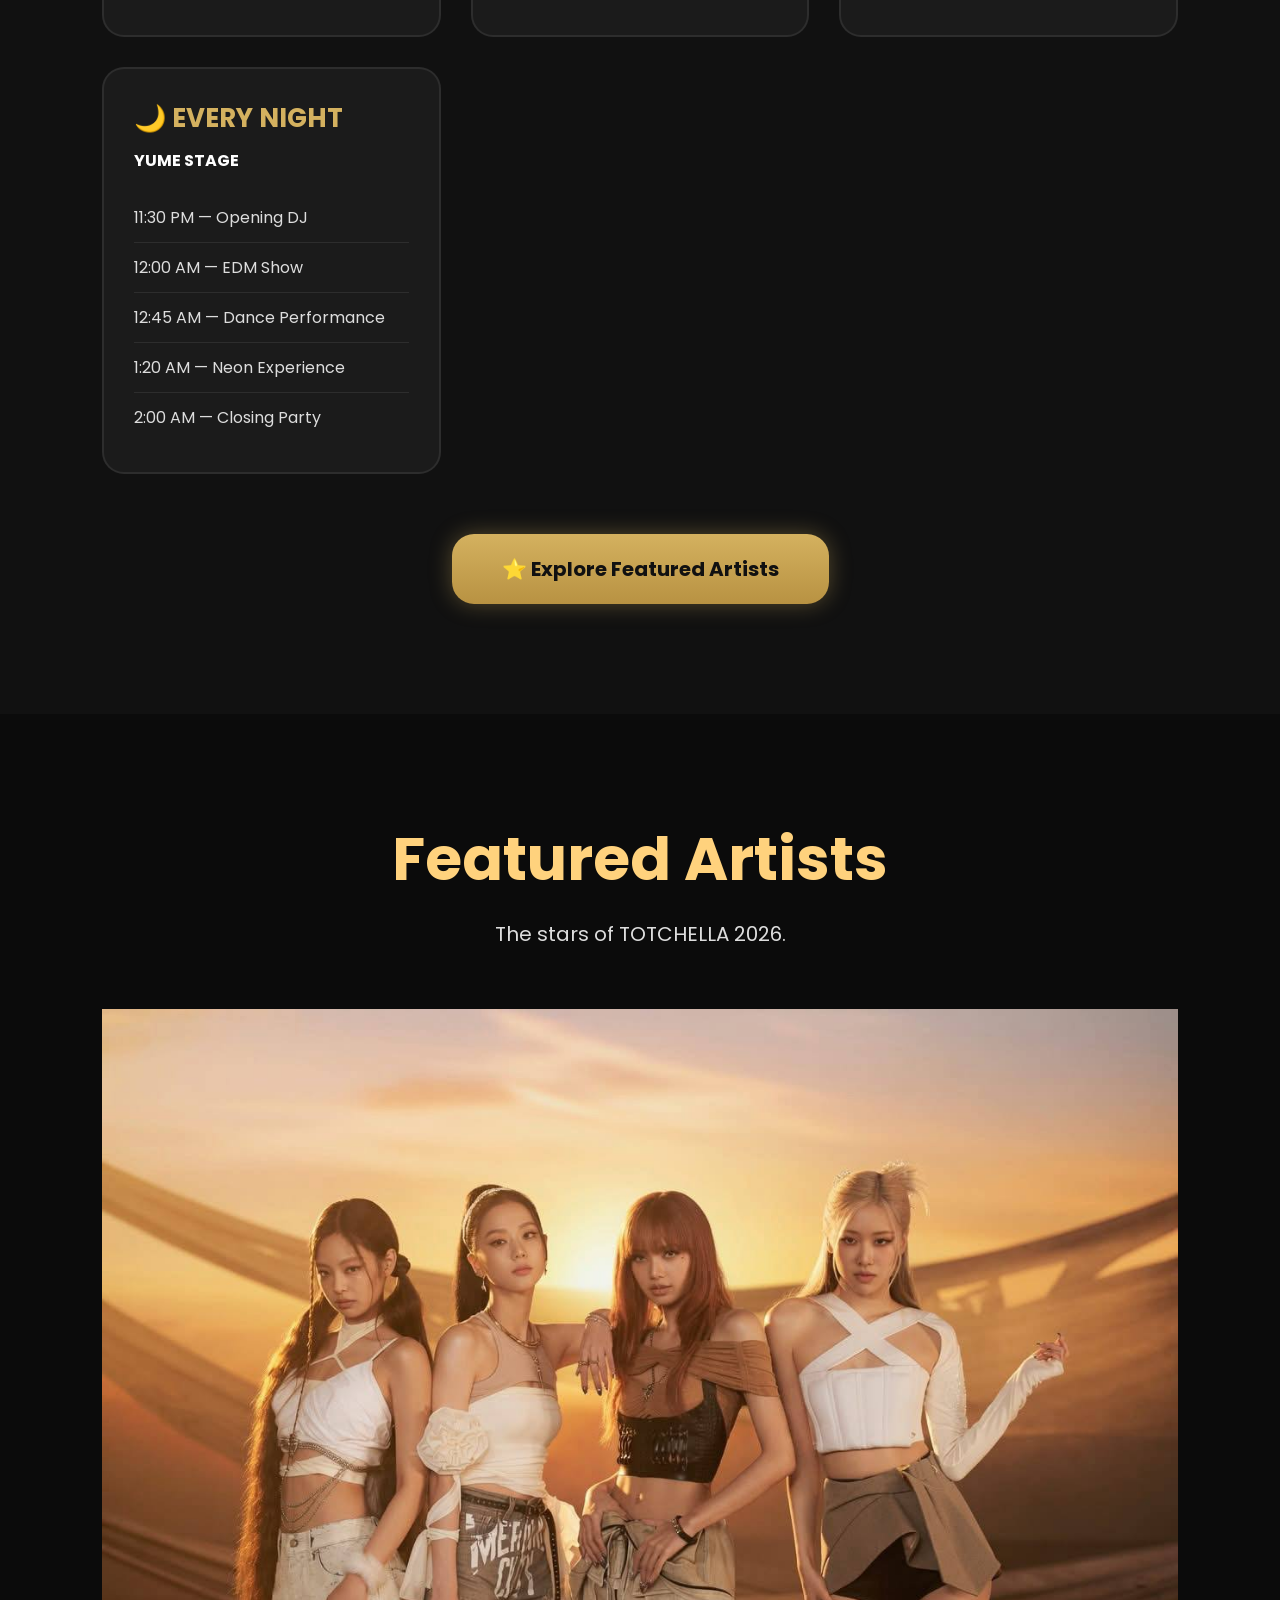
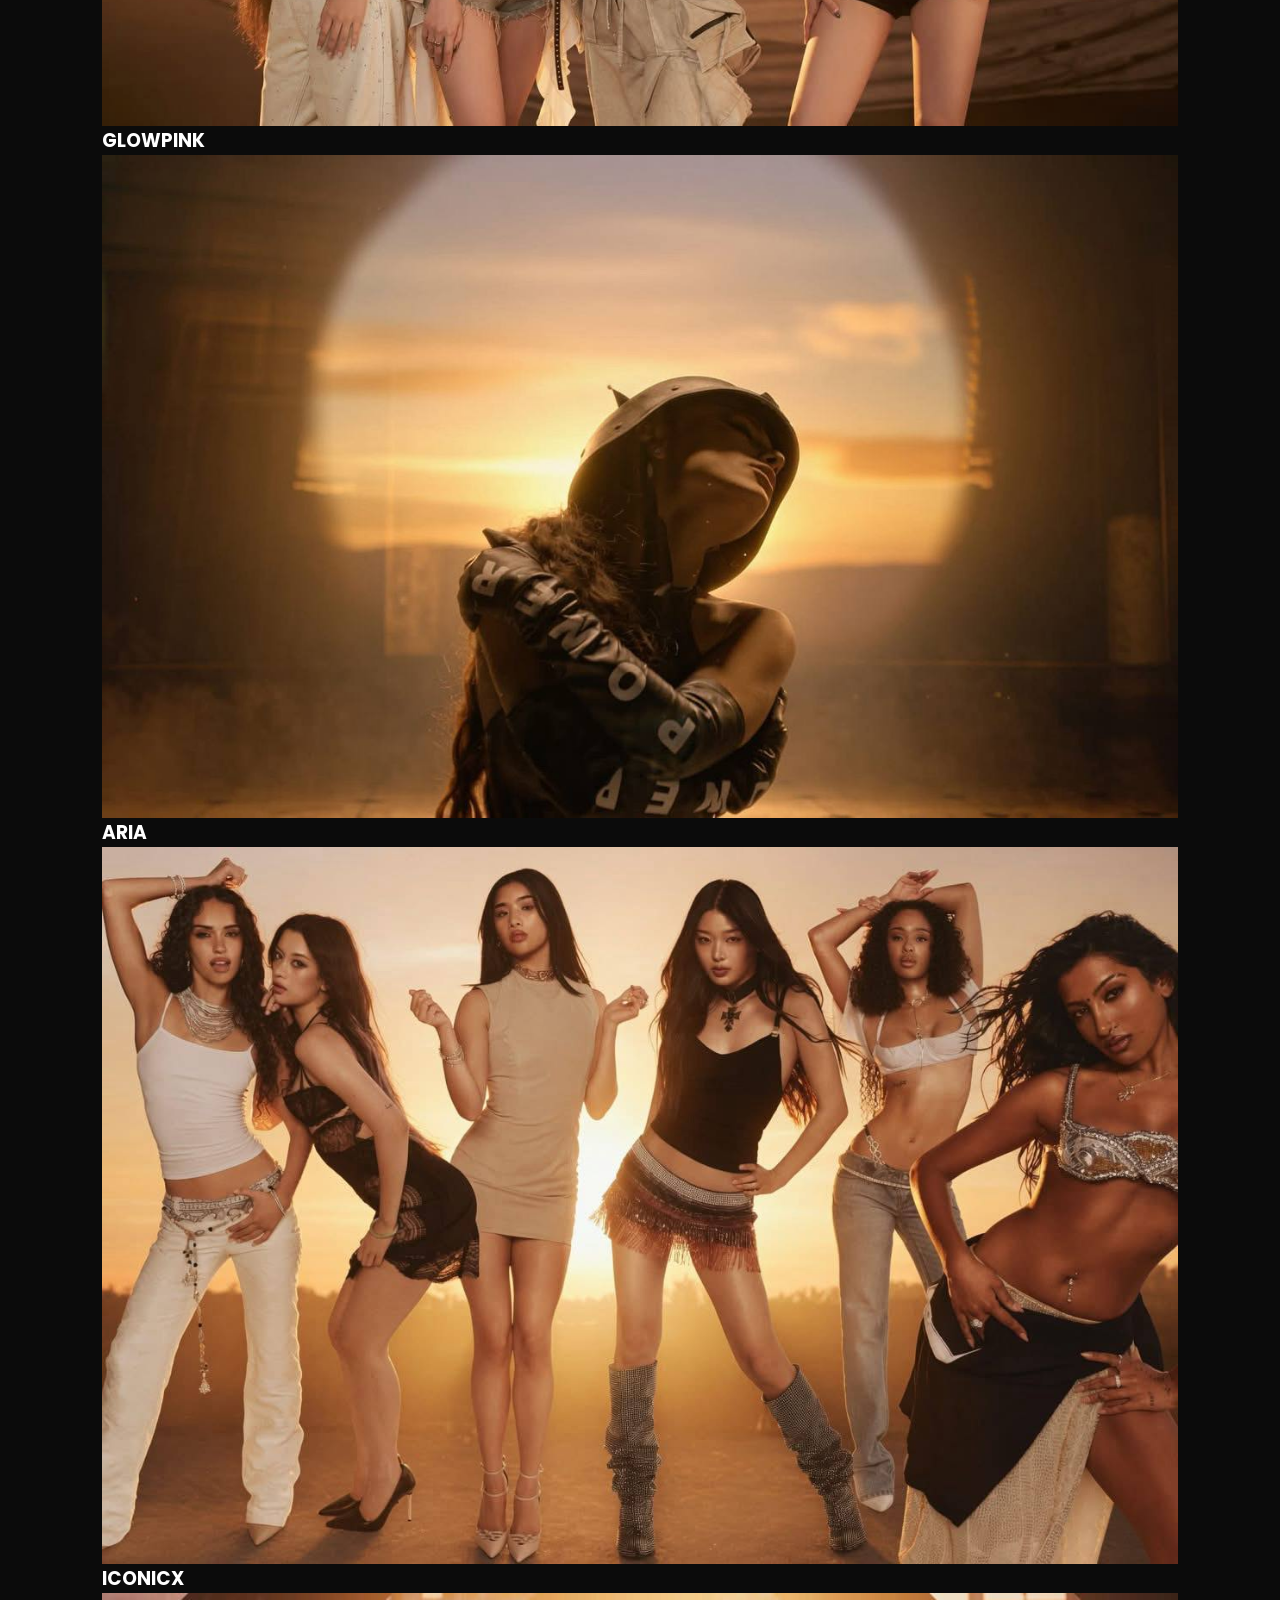
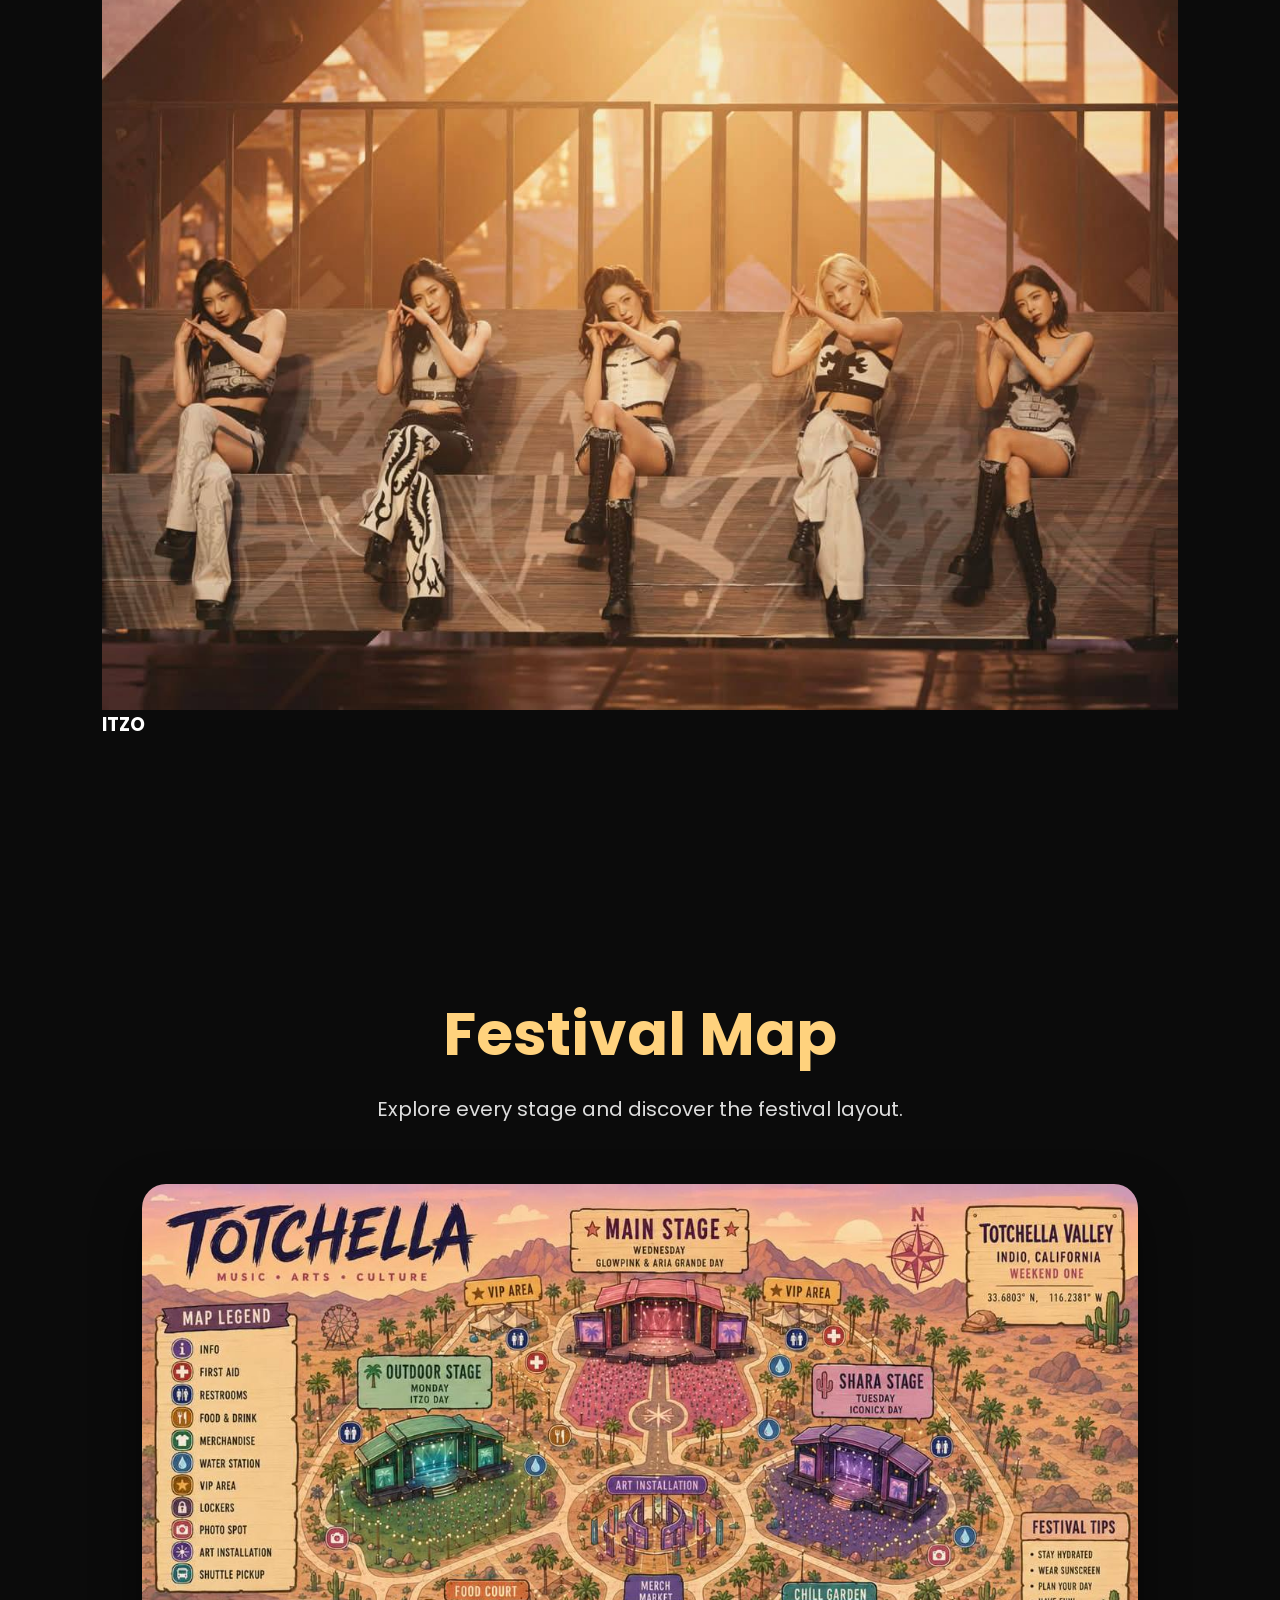
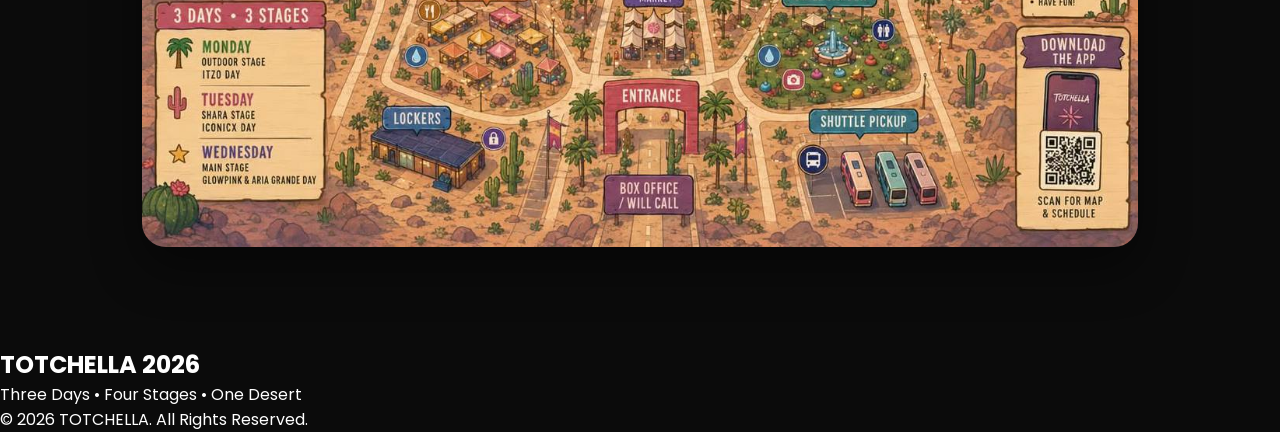
==== commit 39ec2ff3: "Add files via upload" ====
--- a/index.html
+++ b/index.html
@@ -27,7 +27,7 @@
 
 <div class="logo">
 <a href="index.html">
-<img src="logo/totchella-logo.png" alt="TOTCHELLA">
+<img src="images/logo/totchella-logo.png">
 </a>
 </div>
 
@@ -127,8 +127,7 @@
 
 <a href="outdoor-stage.html" class="stage-card">
 
-<img src="images/stages/outdoor-stage.jpg" alt="Outdoor Stage">
-
+<img src="images/stages/outdoor-stage.jpg" alt="outdoor">
 <h3>Outdoor Stage</h3>
 
 <p>
@@ -139,9 +138,9 @@
 
 </a>
 
-<a href="sahara-stage.html" class="stage-card">
-
-<img src="images/stages/sahara-stage.jpg" alt="Sahara Stage">
+<a href="sahara-stage.html" class="stage-card" alt="sahara stage">
+
+<img src="images/stages/sahara-stage.jpg">
 
 <h3>Sahara Stage</h3>
 
@@ -155,7 +154,7 @@
 
 <a href="main-stage.html" class="stage-card">
 
-<img src="images/stages/main-stage.jpg" alt="Main Stage">
+<img src="images/stages/main-stage.jpg" alt="main stage">
 
 <h3>Main Stage</h3>
 
@@ -169,7 +168,7 @@
 
 <a href="yume-stage.html" class="stage-card">
 
-<img src="images/stages/yume-stage.jpg" alt="Yume Stage">
+<img src="images/stages/yume-stage.jpg" alt="yume stage" 
 
 <h3>Yume Stage</h3>
 
@@ -352,37 +351,37 @@
 
 <div class="artist-card">
 
-<img src="artists/glowpink.jpeg" alt="Glowpink">
-
+<img src="images/artists/glowpink.jpeg" alt="GLOWPINK">
 <h3>GLOWPINK</h3>
 
 </div>
 
 <div class="artist-card">
 
-<img src="artists/itzo.jpeg" alt="ITZO">
+<img src="images/artists/aria.jpeg" alt="ARIA">
+
+<h3>ARIA</h3>
+
+</div>
+
+<div class="artist-card">
+
+<img src="images/artists/iconicx.jpeg" alt="ICONICX">
+
+<h3>ICONICX</h3>
+
+</div>
+
+<div class="artist-card">
+
+<img src="images/artists/itzo.jpeg" alt="ITZO">
 
 <h3>ITZO</h3>
 
 </div>
 
-<div class="artist-card">
-
-<img src="artists/iconicx.jpeg" alt="ICONICX">
-
-<h3>ICONICX</h3>
-
-</div>
-
-<div class="artist-card">
-
-<img src="artists/aria.jpeg" alt="ARIA">
-
-<h3>ARIA</h3>
-
-</div>
-
-</div>
+</div>
+</section>
 <!-- ==========================
 FESTIVAL MAP
 ========================== -->
@@ -397,7 +396,7 @@
         Explore every stage and discover the festival layout.
     </p>
 
-    <img src="map/festival-map.jpeg" alt="Festival Map">
+    <img src="images/map/festival-map.jpeg">
 </section>
 <!-- ==========================
 GALLERY
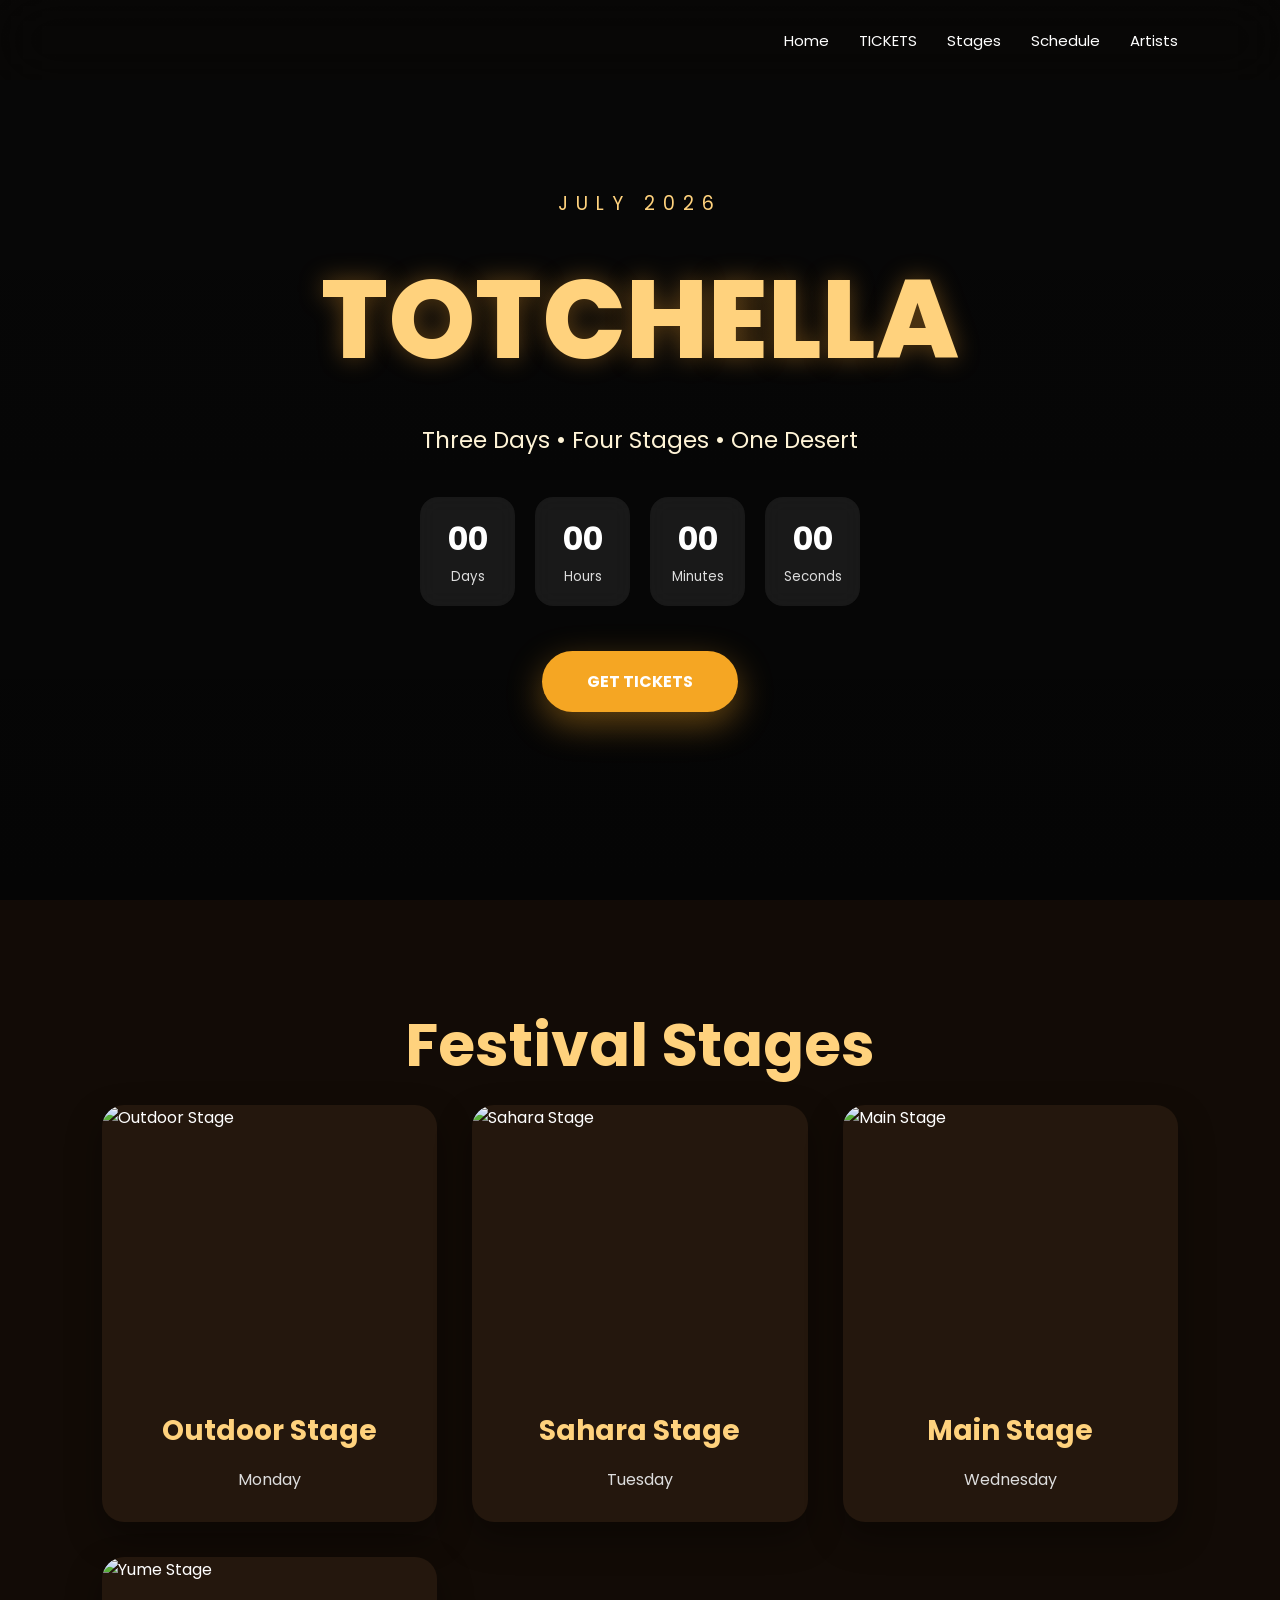
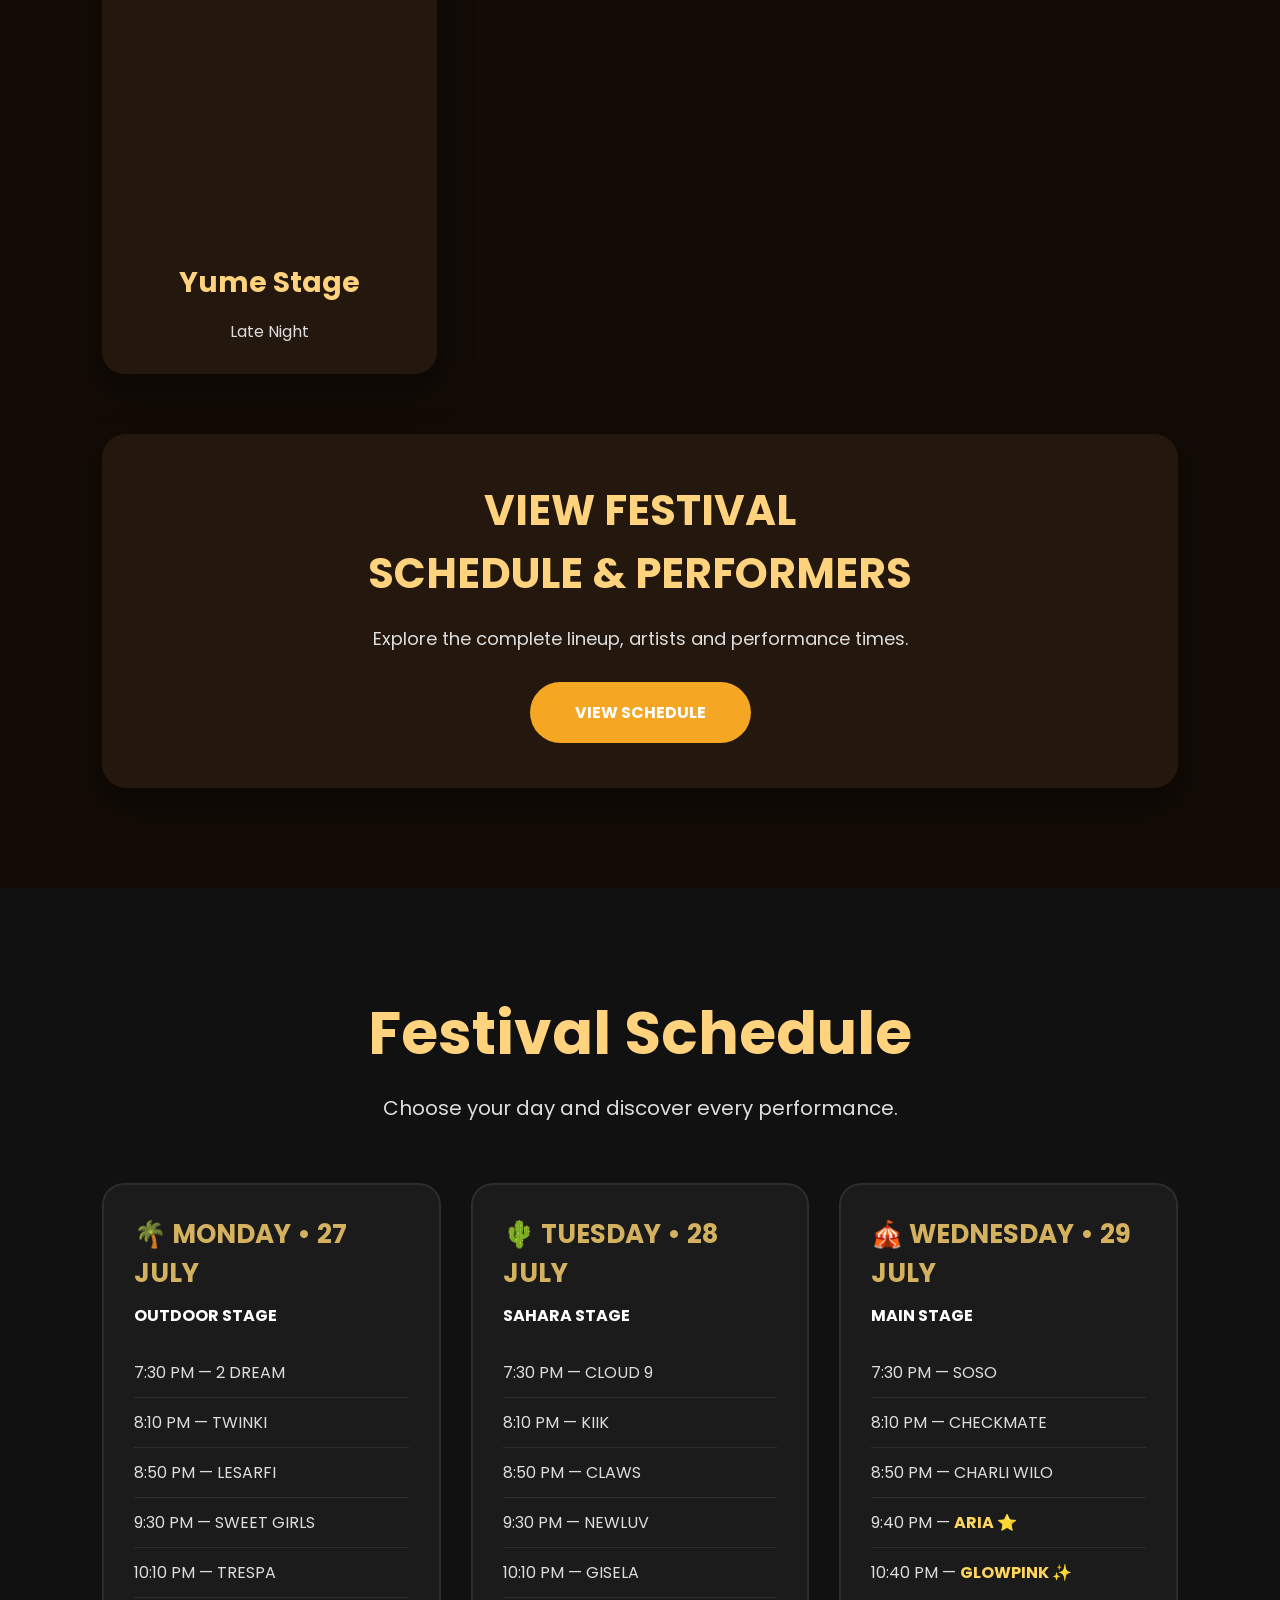
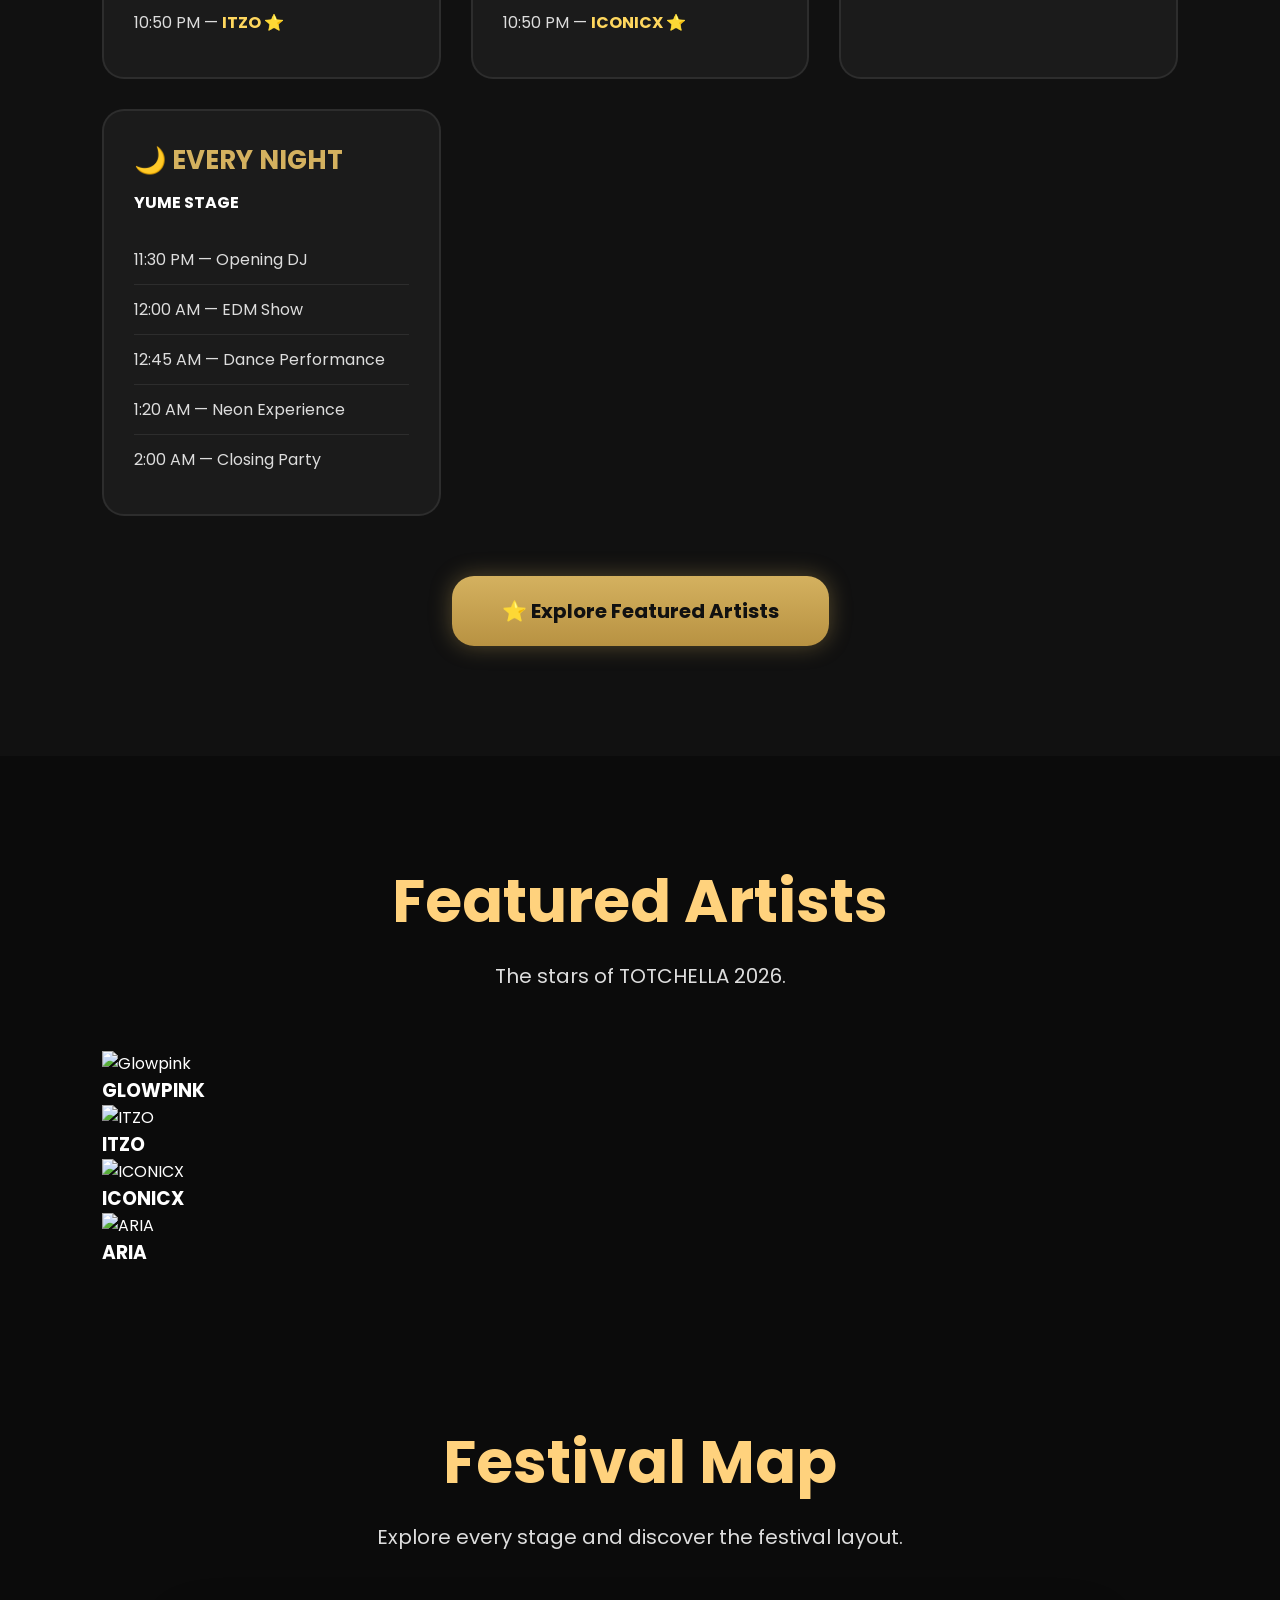
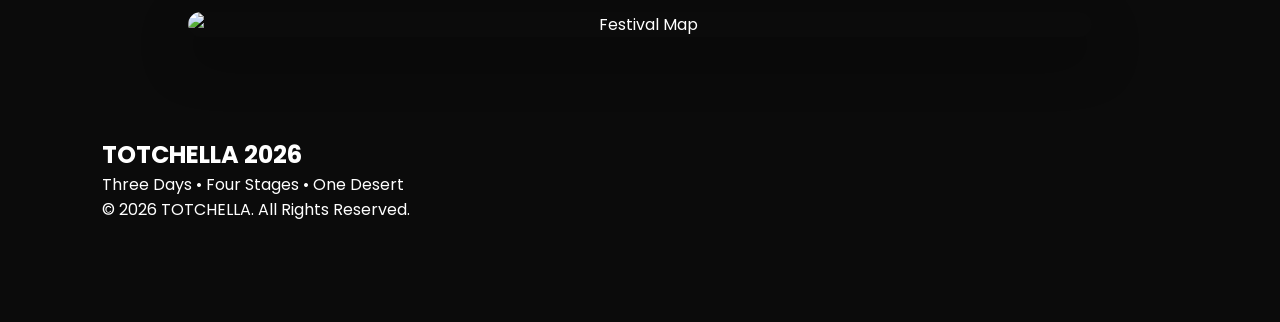
==== commit cd716f44: "Add files via upload" ====
--- a/index.html
+++ b/index.html
@@ -1,435 +1,436 @@
-<!DOCTYPE html>
-<html lang="en">
-
-<head>
-
-<meta charset="UTF-8">
-<meta name="viewport" content="width=device-width, initial-scale=1.0">
-
-<title>TOTCHELLA 2026</title>
-
-<link rel="stylesheet" href="style.css">
-
-<link rel="preconnect" href="https://fonts.googleapis.com">
-<link rel="preconnect" href="https://fonts.gstatic.com" crossorigin>
-
-<link href="https://fonts.googleapis.com/css2?family=Poppins:wght@300;400;500;600;700;800&display=swap" rel="stylesheet">
-
-</head>
-
-<body>
-
-<!-- ==========================
-NAVBAR
-========================== -->
-
-<nav class="navbar">
-
-<div class="logo">
-<a href="index.html">
-<img src="images/logo/totchella-logo.png">
-</a>
-</div>
-
-<ul class="nav-links">
-
-<li><a href="#hero">Home</a></li>
-
-<li><a href="tickets.html">TICKETS</a></li>
-
-<li><a href="#stages">Stages</a></li>
-
-<li><a href="#schedule">Schedule</a></li>
-
-<li><a href="#artists">Artists</a></li>
-
-</ul>
-
-</nav>
-
-<!-- ==========================
-HERO
-========================== -->
-
-<section class="hero" id="hero">
-
-<div class="hero-content">
-
-<h3>JULY 2026</h3>
-
-<h1>TOTCHELLA</h1>
-
-<p>
-
-Three Days • Four Stages • One Desert
-
-</p>
-
-<div class="countdown">
-
-<div class="time">
-
-<span id="days">00</span>
-
-<small>Days</small>
-
-</div>
-
-<div class="time">
-
-<span id="hours">00</span>
-
-<small>Hours</small>
-
-</div>
-
-<div class="time">
-
-<span id="minutes">00</span>
-
-<small>Minutes</small>
-
-</div>
-
-<div class="time">
-
-<span id="seconds">00</span>
-
-<small>Seconds</small>
-
-</div>
-
-</div>
-
-<a href="#stages" class="ticket-btn">
-
-GET TICKETS
-
-</a>
-
-</div>
-
-</section>
-
-<!-- ==========================
-STAGES
-========================== -->
-
-<section class="stages" id="stages">
-
-<h2 class="section-title">
-
-Festival Stages
-
-</h2>
-
-<div class="stages-grid">
-
-<a href="outdoor-stage.html" class="stage-card">
-
-<img src="images/stages/outdoor-stage.jpg" alt="outdoor">
-<h3>Outdoor Stage</h3>
-
-<p>
-
-Monday
-
-</p>
-
-</a>
-
-<a href="sahara-stage.html" class="stage-card" alt="sahara stage">
-
-<img src="images/stages/sahara-stage.jpg">
-
-<h3>Sahara Stage</h3>
-
-<p>
-
-Tuesday
-
-</p>
-
-</a>
-
-<a href="main-stage.html" class="stage-card">
-
-<img src="images/stages/main-stage.jpg" alt="main stage">
-
-<h3>Main Stage</h3>
-
-<p>
-
-Wednesday
-
-</p>
-
-</a>
-
-<a href="yume-stage.html" class="stage-card">
-
-<img src="images/stages/yume-stage.jpg" alt="yume stage" 
-
-<h3>Yume Stage</h3>
-
-<p>
-
-Late Night
-
-</p>
-
-</a>
-
-</div>
-
-<div class="schedule-preview">
-
-<h2>
-
-VIEW FESTIVAL<br>
-
-SCHEDULE & PERFORMERS
-
-</h2>
-
-<p>
-
-Explore the complete lineup, artists and performance times.
-
-</p>
-
-<a href="#schedule" class="schedule-btn">
-
-VIEW SCHEDULE
-
-</a>
-
-</div>
-
-</section><!-- ==========================
-SCHEDULE
-========================== -->
-
-<section class="schedule" id="schedule">
-
-<h2 class="section-title">
-
-Festival Schedule
-
-</h2>
-
-<p class="section-subtitle">
-
-Choose your day and discover every performance.
-
-</p>
-
-<div class="schedule-container">
-
-<div class="day-card">
-
-<h3>🌴 MONDAY • 27 JULY</h3>
-<h4>OUTDOOR STAGE</h4>
-
-<ul>
-
-<li>7:30 PM — 2 DREAM</li>
-
-<li>8:10 PM — TWINKI</li>
-
-<li>8:50 PM — LESARFI</li>
-
-<li>9:30 PM — SWEET GIRLS</li>
-
-<li>10:10 PM — TRESPA</li>
-
-<li>10:50 PM — <strong>ITZO ⭐</strong></li>
-
-</ul>
-
-</div>
-
-<div class="day-card">
-
-<h3>🌵 TUESDAY • 28 JULY</h3>
-<h4>SAHARA STAGE</h4>
-
-<ul>
-
-<li>7:30 PM — CLOUD 9</li>
-
-<li>8:10 PM — KIIK</li>
-
-<li>8:50 PM — CLAWS</li>
-
-<li>9:30 PM — NEWLUV</li>
-
-<li>10:10 PM — GISELA</li>
-
-<li>10:50 PM — <strong>ICONICX ⭐</strong></li>
-
-</ul>
-
-</div>
-
-<div class="day-card">
-
-<h3>🎪 WEDNESDAY • 29 JULY</h3>
-<h4>MAIN STAGE</h4>
-
-<ul>
-
-<li>7:30 PM — SOSO</li>
-
-<li>8:10 PM — CHECKMATE</li>
-
-<li>8:50 PM — CHARLI WILO</li>
-
-<li>9:40 PM — <strong>ARIA ⭐</strong></li>
-
-<li>10:40 PM — <strong>GLOWPINK ✨</strong></li>
-
-</ul>
-
-</div>
-
-<div class="day-card">
-
-<h3>🌙 EVERY NIGHT</h3>
-
-<h4>YUME STAGE</h4>
-
-<ul>
-
-<li>11:30 PM — Opening DJ</li>
-
-<li>12:00 AM — EDM Show</li>
-
-<li>12:45 AM — Dance Performance</li>
-
-<li>1:20 AM — Neon Experience</li>
-
-<li>2:00 AM — Closing Party</li>
-
-</ul>
-
-</div>
-
-</div>
-
-<div class="artists-link">
-
-<a href="#artists" class="artists-btn">
-
-⭐ Explore Featured Artists
-
-</a>
-
-</div>
-
-</section>
-
-<!-- ==========================
-ARTISTS
-========================== -->
-
-<section class="artists" id="artists">
-
-<h2 class="section-title">
-
-Featured Artists
-
-</h2>
-
-<p class="section-subtitle">
-
-The stars of TOTCHELLA 2026.
-
-</p>
-
-<div class="artists-grid">
-
-<div class="artist-card">
-
-<img src="images/artists/glowpink.jpeg" alt="GLOWPINK">
-<h3>GLOWPINK</h3>
-
-</div>
-
-<div class="artist-card">
-
-<img src="images/artists/aria.jpeg" alt="ARIA">
-
-<h3>ARIA</h3>
-
-</div>
-
-<div class="artist-card">
-
-<img src="images/artists/iconicx.jpeg" alt="ICONICX">
-
-<h3>ICONICX</h3>
-
-</div>
-
-<div class="artist-card">
-
-<img src="images/artists/itzo.jpeg" alt="ITZO">
-
-<h3>ITZO</h3>
-
-</div>
-
-</div>
-</section>
-<!-- ==========================
-FESTIVAL MAP
-========================== -->
-
-<section class="festival-map">
-
-    <h2 class="section-title">
-        Festival Map
-    </h2>
-
-    <p class="section-subtitle">
-        Explore every stage and discover the festival layout.
-    </p>
-
-    <img src="images/map/festival-map.jpeg">
-</section>
-<!-- ==========================
-GALLERY
-========================== -->
-
-<!-- ==========================
-TICKETS
-========================== -->
-
-<!-- ==========================
-FOOTER
-========================== -->
-
-<footer class="footer">
-
-<h2>TOTCHELLA 2026</h2>
-
-<p>
-
-Three Days • Four Stages • One Desert
-
-</p>
-
-<p>
-
-© 2026 TOTCHELLA. All Rights Reserved.
-
-</p>
-
-</footer>
-
-<script src="script.js"></script>
-
-</body>
-
+<!DOCTYPE html>
+<html lang="en">
+
+<head>
+
+<meta charset="UTF-8">
+<meta name="viewport" content="width=device-width, initial-scale=1.0">
+
+<title>TOTCHELLA 2026</title>
+
+<link rel="stylesheet" href="style.css">
+
+<link rel="preconnect" href="https://fonts.googleapis.com">
+<link rel="preconnect" href="https://fonts.gstatic.com" crossorigin>
+
+<link href="https://fonts.googleapis.com/css2?family=Poppins:wght@300;400;500;600;700;800&display=swap" rel="stylesheet">
+
+</head>
+
+<body>
+
+<!-- ==========================
+NAVBAR
+========================== -->
+
+<nav class="navbar">
+
+<div class="logo">
+<a href="index.html">
+<img src="images/logo/totchella-logo.png" alt="TOTCHELLA">
+</a>
+</div>
+
+<ul class="nav-links">
+
+<li><a href="#hero">Home</a></li>
+
+<li><a href="tickets.html">TICKETS</a></li>
+
+<li><a href="#stages">Stages</a></li>
+
+<li><a href="#schedule">Schedule</a></li>
+
+<li><a href="#artists">Artists</a></li>
+
+</ul>
+
+</nav>
+
+<!-- ==========================
+HERO
+========================== -->
+
+<section class="hero" id="hero">
+
+<div class="hero-content">
+
+<h3>JULY 2026</h3>
+
+<h1>TOTCHELLA</h1>
+
+<p>
+
+Three Days • Four Stages • One Desert
+
+</p>
+
+<div class="countdown">
+
+<div class="time">
+
+<span id="days">00</span>
+
+<small>Days</small>
+
+</div>
+
+<div class="time">
+
+<span id="hours">00</span>
+
+<small>Hours</small>
+
+</div>
+
+<div class="time">
+
+<span id="minutes">00</span>
+
+<small>Minutes</small>
+
+</div>
+
+<div class="time">
+
+<span id="seconds">00</span>
+
+<small>Seconds</small>
+
+</div>
+
+</div>
+
+<a href="#stages" class="ticket-btn">
+
+GET TICKETS
+
+</a>
+
+</div>
+
+</section>
+
+<!-- ==========================
+STAGES
+========================== -->
+
+<section class="stages" id="stages">
+
+<h2 class="section-title">
+
+Festival Stages
+
+</h2>
+
+<div class="stages-grid">
+
+<a href="outdoor-stage.html" class="stage-card">
+
+<img src="images/stages/outdoor-stage.jpg" alt="Outdoor Stage">
+
+<h3>Outdoor Stage</h3>
+
+<p>
+
+Monday
+
+</p>
+
+</a>
+
+<a href="sahara-stage.html" class="stage-card">
+
+<img src="images/stages/sahara-stage.jpg" alt="Sahara Stage">
+
+<h3>Sahara Stage</h3>
+
+<p>
+
+Tuesday
+
+</p>
+
+</a>
+
+<a href="main-stage.html" class="stage-card">
+
+<img src="images/stages/main-stage.jpg" alt="Main Stage">
+
+<h3>Main Stage</h3>
+
+<p>
+
+Wednesday
+
+</p>
+
+</a>
+
+<a href="yume-stage.html" class="stage-card">
+
+<img src="images/stages/yume-stage.jpg" alt="Yume Stage">
+
+<h3>Yume Stage</h3>
+
+<p>
+
+Late Night
+
+</p>
+
+</a>
+
+</div>
+
+<div class="schedule-preview">
+
+<h2>
+
+VIEW FESTIVAL<br>
+
+SCHEDULE & PERFORMERS
+
+</h2>
+
+<p>
+
+Explore the complete lineup, artists and performance times.
+
+</p>
+
+<a href="#schedule" class="schedule-btn">
+
+VIEW SCHEDULE
+
+</a>
+
+</div>
+
+</section><!-- ==========================
+SCHEDULE
+========================== -->
+
+<section class="schedule" id="schedule">
+
+<h2 class="section-title">
+
+Festival Schedule
+
+</h2>
+
+<p class="section-subtitle">
+
+Choose your day and discover every performance.
+
+</p>
+
+<div class="schedule-container">
+
+<div class="day-card">
+
+<h3>🌴 MONDAY • 27 JULY</h3>
+<h4>OUTDOOR STAGE</h4>
+
+<ul>
+
+<li>7:30 PM — 2 DREAM</li>
+
+<li>8:10 PM — TWINKI</li>
+
+<li>8:50 PM — LESARFI</li>
+
+<li>9:30 PM — SWEET GIRLS</li>
+
+<li>10:10 PM — TRESPA</li>
+
+<li>10:50 PM — <strong>ITZO ⭐</strong></li>
+
+</ul>
+
+</div>
+
+<div class="day-card">
+
+<h3>🌵 TUESDAY • 28 JULY</h3>
+<h4>SAHARA STAGE</h4>
+
+<ul>
+
+<li>7:30 PM — CLOUD 9</li>
+
+<li>8:10 PM — KIIK</li>
+
+<li>8:50 PM — CLAWS</li>
+
+<li>9:30 PM — NEWLUV</li>
+
+<li>10:10 PM — GISELA</li>
+
+<li>10:50 PM — <strong>ICONICX ⭐</strong></li>
+
+</ul>
+
+</div>
+
+<div class="day-card">
+
+<h3>🎪 WEDNESDAY • 29 JULY</h3>
+<h4>MAIN STAGE</h4>
+
+<ul>
+
+<li>7:30 PM — SOSO</li>
+
+<li>8:10 PM — CHECKMATE</li>
+
+<li>8:50 PM — CHARLI WILO</li>
+
+<li>9:40 PM — <strong>ARIA ⭐</strong></li>
+
+<li>10:40 PM — <strong>GLOWPINK ✨</strong></li>
+
+</ul>
+
+</div>
+
+<div class="day-card">
+
+<h3>🌙 EVERY NIGHT</h3>
+
+<h4>YUME STAGE</h4>
+
+<ul>
+
+<li>11:30 PM — Opening DJ</li>
+
+<li>12:00 AM — EDM Show</li>
+
+<li>12:45 AM — Dance Performance</li>
+
+<li>1:20 AM — Neon Experience</li>
+
+<li>2:00 AM — Closing Party</li>
+
+</ul>
+
+</div>
+
+</div>
+
+<div class="artists-link">
+
+<a href="#artists" class="artists-btn">
+
+⭐ Explore Featured Artists
+
+</a>
+
+</div>
+
+</section>
+
+<!-- ==========================
+ARTISTS
+========================== -->
+
+<section class="artists" id="artists">
+
+<h2 class="section-title">
+
+Featured Artists
+
+</h2>
+
+<p class="section-subtitle">
+
+The stars of TOTCHELLA 2026.
+
+</p>
+
+<div class="artists-grid">
+
+<div class="artist-card">
+
+<img src="images/artists/glowpink.jpeg" alt="Glowpink">
+
+<h3>GLOWPINK</h3>
+
+</div>
+
+<div class="artist-card">
+
+<img src="images/artists/itzo.jpeg" alt="ITZO">
+
+<h3>ITZO</h3>
+
+</div>
+
+<div class="artist-card">
+
+<img src="images/artists/iconicx.jpeg" alt="ICONICX">
+
+<h3>ICONICX</h3>
+
+</div>
+
+<div class="artist-card">
+
+<img src="images/artists/aria.jpeg" alt="ARIA">
+
+<h3>ARIA</h3>
+
+</div>
+
+</div>
+<!-- ==========================
+FESTIVAL MAP
+========================== -->
+
+<section class="festival-map">
+
+    <h2 class="section-title">
+        Festival Map
+    </h2>
+
+    <p class="section-subtitle">
+        Explore every stage and discover the festival layout.
+    </p>
+
+    <img src="images/map/festival-map.jpeg" alt="Festival Map">
+</section>
+<!-- ==========================
+GALLERY
+========================== -->
+
+<!-- ==========================
+TICKETS
+========================== -->
+
+<!-- ==========================
+FOOTER
+========================== -->
+
+<footer class="footer">
+
+<h2>TOTCHELLA 2026</h2>
+
+<p>
+
+Three Days • Four Stages • One Desert
+
+</p>
+
+<p>
+
+© 2026 TOTCHELLA. All Rights Reserved.
+
+</p>
+
+</footer>
+
+<script src="script.js"></script>
+
+</body>
+
 </html>
--- a/style.css
+++ b/style.css
@@ -1,2116 +1,2116 @@
-/* ==========================
-TOTCHELLA 2026
-========================== */
-
-*{
-margin:0;
-padding:0;
-box-sizing:border-box;
-}
-
-html{
-scroll-behavior:smooth;
-}
-
-body{
-
-font-family:'Poppins',sans-serif;
-
-background:#0b0b0b;
-
-color:white;
-
-overflow-x:hidden;
-
-}
-
-img{
-
-max-width:100%;
-
-display:block;
-
-}
-
-a{
-
-text-decoration:none;
-
-color:inherit;
-
-}
-
-section{
-
-padding:100px 8%;
-
-}
-
-/* ==========================
-NAVBAR
-========================== */
-
-.navbar{
-
-position:fixed;
-
-top:0;
-
-left:0;
-
-width:100%;
-
-height:80px;     
-
-padding:0 8%;    
-
-display:flex;
-
-justify-content:space-between;
-
-align-items:center;
-
-background:rgba(15,10,5,.25);
-
-backdrop-filter:blur(30px);
-
-z-index:999;
-
-}
-
-.logo img{
-    height:120px;
-    width:auto;
-    display:block;
-}
-
-.nav-links{
-
-display:flex;
-
-gap:30px;
-
-list-style:none;
-
-}
-
-.nav-links a{
-
-color:white;
-
-font-size:15px;
-
-transition:.3s;
-
-}
-
-.nav-links a:hover{
-
-color:#F5A623;
-
-}
-
-/* ==========================
-HERO
-========================== */
-
-.hero{
-
-height:100vh;
-
-display:flex;
-
-justify-content:center;
-
-align-items:center;
-
-text-align:center;
-
-background:
-
-linear-gradient(rgba(0,0,0,.35),rgba(0,0,0,.55)),
-
-url("hero/desert1.jpg");
-
-background-size:cover;
-
-background-position:center;
-
-background-repeat:no-repeat;
-
-transition:1s;
-
-}
-
-.hero-content{
-
-max-width:850px;
-
-}
-
-.hero h3{
-
-letter-spacing:8px;
-
-font-weight:400;
-
-margin-bottom:20px;
-
-color:#FFD27D;
-
-}
-
-.hero h1{
-
-font-size:110px;
-
-font-weight:800;
-
-margin-bottom:20px;
-
-color:#FFD27D;
-
-text-shadow:0 0 25px rgba(255,170,50,.35);
-
-}
-
-.hero p{
-
-font-size:23px;
-
-margin-bottom:40px;
-
-color:#FFF4D7;
-
-}
-
-/* ==========================
-COUNTDOWN
-========================== */
-
-.countdown{
-
-display:flex;
-
-justify-content:center;
-
-gap:20px;
-
-flex-wrap:wrap;
-
-margin-bottom:45px;
-
-}
-
-.time{
-
-background:rgba(255,255,255,.08);
-
-backdrop-filter:blur(10px);
-
-padding:18px;
-
-border-radius:18px;
-
-min-width:95px;
-
-}
-
-.time span{
-
-display:block;
-
-font-size:32px;
-
-font-weight:700;
-
-}
-
-.time small{
-
-color:#ddd;
-
-}
-
-/* ==========================
-BUTTON
-========================== */
-
-.ticket-btn{
-
-display:inline-block;
-
-padding:18px 45px;
-
-background:#F5A623;
-
-border-radius:999px;
-
-font-weight:700;
-
-color:white;
-
-transition:.35s;
-
-box-shadow:0 12px 35px rgba(245,166,35,.4);
-
-}
-
-.ticket-btn:hover{
-
-background:#ffbe45;
-
-transform:translateY(-5px);
-
-}/* ==========================
-SECTION TITLES
-========================== */
-
-.section-title{
-
-text-align:center;
-
-font-size:60px;
-
-color:#FFD27D;
-
-margin-bottom:15px;
-
-}
-
-.section-subtitle{
-
-text-align:center;
-
-font-size:20px;
-
-color:#ddd;
-
-margin-bottom:60px;
-
-}
-
-/* ==========================
-STAGES
-========================== */
-
-.stages{
-
-background:#120b06;
-
-}
-
-.stages-grid{
-
-display:grid;
-
-grid-template-columns:repeat(auto-fit,minmax(260px,1fr));
-
-gap:35px;
-
-margin-bottom:60px;
-
-}
-
-.stage-card{
-
-background:#24170d;
-
-border-radius:22px;
-
-overflow:hidden;
-
-transition:.35s;
-
-box-shadow:0 15px 35px rgba(0,0,0,.35);
-
-}
-
-.stage-card:hover{
-
-transform:translateY(-10px);
-
-box-shadow:0 20px 45px rgba(245,166,35,.35);
-
-}
-
-.stage-card img{
-
-display:block;
-width:100%;
-height:280px;
-object-fit:cover;
-border-radius:22px 22px 0 0;
-
-}
-
-.stage-card h3{
-
-padding-top:25px;
-
-text-align:center;
-
-font-size:28px;
-
-color:#FFD27D;
-
-}
-
-.stage-card p{
-
-text-align:center;
-
-padding:15px 25px 30px;
-
-color:#ddd;
-
-}
-
-/* ==========================
-VIEW SCHEDULE
-========================== */
-
-.schedule-preview{
-
-background:#24170d;
-
-border-radius:24px;
-
-padding:45px;
-
-text-align:center;
-
-box-shadow:0 15px 35px rgba(0,0,0,.35);
-
-}
-
-.schedule-preview h2{
-
-font-size:42px;
-
-color:#FFD27D;
-
-margin-bottom:20px;
-
-}
-
-.schedule-preview p{
-
-color:#ddd;
-
-margin-bottom:30px;
-
-font-size:18px;
-
-}
-
-.schedule-btn{
-
-display:inline-block;
-
-padding:18px 45px;
-
-background:#F5A623;
-
-border-radius:999px;
-
-font-weight:700;
-
-transition:.35s;
-
-}
-
-.schedule-btn:hover{
-
-background:#ffbe45;
-
-transform:translateY(-5px);
-
-}
-/* ==========================
-FESTIVAL MAP
-========================== */
-
-.festival-map{
-    max-width:1200px;
-    margin:50px auto 0;
-    text-align:center;
-}
-
-.festival-map img{
-    width:100%;
-    max-width:1100px;
-    border-radius:24px;
-    box-shadow:0 20px 50px rgba(0,0,0,.45);
-    transition:.4s;
-}
-
-.festival-map img:hover{
-    transform:scale(1.02);
-}
-/* ==========================
-MAIN STAGE PAGE
-========================== */
-
-.main-stage-hero{
-
-height:100vh;
-
-background:
-linear-gradient(rgba(0,0,0,.55),rgba(0,0,0,.75)),
-url("hero/desert2.jpg");
-
-background-size:cover;
-background-position:center;
-
-display:flex;
-justify-content:center;
-align-items:center;
-text-align:center;
-
-}
-
-.stage-overlay{
-
-max-width:900px;
-
-padding:30px;
-
-}
-
-.main-stage-hero h1{
-
-font-size:95px;
-
-color:#FFD27D;
-
-margin-bottom:20px;
-
-text-shadow:0 0 25px rgba(255,170,60,.5);
-
-}
-
-.main-stage-hero p{
-
-font-size:24px;
-
-color:#eee;
-
-margin-bottom:35px;
-
-}
-
-.headline{
-
-display:flex;
-
-justify-content:center;
-
-gap:40px;
-
-flex-wrap:wrap;
-
-margin-bottom:45px;
-
-}
-
-.headline h2{
-
-font-size:42px;
-
-color:#F5A623;
-
-}
-
-.stage-info{
-padding:90px 8%;
-text-align:center;
-background:rgba(20,15,40,.75);
-backdrop-filter:blur(18px);
-border-top:1px solid rgba(255,255,255,.08);
-border-bottom:1px solid rgba(255,255,255,.08);
-}
-
-.stage-info h2{
-font-size:52px;
-color:#ff6cff;
-text-shadow:
-0 0 10px #ff6cff,
-0 0 25px #7b5cff;
-margin-bottom:30px;
-}
-
-.stage-info p{
-font-size:22px;
-color:#ececec;
-line-height:1.9;
-max-width:950px;
-margin:auto;
-}
-
-.stage-schedule{
-
-padding:90px 8%;
-
-background:#1b120a;
-
-}
-
-.stage-schedule h2{
-
-text-align:center;
-
-font-size:48px;
-
-color:#FFD27D;
-
-margin-bottom:45px;
-
-}
-
-.stage-schedule ul{
-
-max-width:700px;
-
-margin:auto;
-
-list-style:none;
-
-}
-
-.stage-schedule li{
-
-padding:18px 25px;
-
-margin-bottom:18px;
-
-background:#2a1b0f;
-
-border-radius:16px;
-
-font-size:21px;
-
-transition:.3s;
-
-}
-
-.stage-schedule li:hover{
-
-transform:translateX(12px);
-
-background:#3a2515;
-
-}
-
-.stage-ticket-buttons{
-
-padding:90px 8%;
-
-display:flex;
-
-justify-content:center;
-
-gap:35px;
-
-flex-wrap:wrap;
-
-background:#120b06;
-
-}
-.artist-headliner{
-
-display:flex;
-
-flex-direction:column;
-
-align-items:center;
-
-}
-
-.artist-headliner img{
-
-width:420px;
-
-height:220px;
-
-object-fit:cover;
-
-border-radius:18px;
-
-border:4px solid #f5c542;
-
-box-shadow:0 0 25px rgba(245,197,66,.6);
-
-}
-
-.artist-headliner img:hover{
-
-transform:scale(1.08);
-
-box-shadow:0 0 55px rgba(255,200,70,.8);
-
-}
-
-.artist-headliner h2{
-
-font-size:32px;
-
-color:#FFD27D;
-
-}
-
-.festival-ticket:hover{
-
-transform:translateY(-12px) scale(1.02);
-
-}
-
-.festival-ticket h2{
-
-font-size:38px;
-
-margin-bottom:10px;
-
-}
-
-.festival-ticket p{
-
-font-size:22px;
-
-margin-bottom:30px;
-
-font-weight:600;
-
-}
-
-.festival-ticket img{
-
-width:150px;
-
-margin:auto;
-
-margin-bottom:30px;
-
-}
-
-.ticket-details{
-
-display:flex;
-
-justify-content:space-between;
-
-font-weight:bold;
-
-font-size:18px;
-
-}
-/*==========================
-TICKET SELECTION
-==========================*/
-
-.stage-ticket-section{
-
-padding:100px 8%;
-
-background:#0d0d0d;
-
-}
-
-.ticket-choice{
-
-display:flex;
-
-justify-content:center;
-
-gap:45px;
-
-flex-wrap:wrap;
-
-margin-top:60px;
-
-}
-
-.ticket-box{
-
-width:360px;
-
-padding:45px;
-
-border-radius:28px;
-
-text-align:center;
-
-transition:.35s;
-
-cursor:pointer;
-
-}
-
-.vip-ticket{
-
-background:linear-gradient(135deg,#F5A623,#FFD77A);
-
-color:#222;
-
-box-shadow:0 0 35px rgba(245,166,35,.45);
-
-}
-
-.regular-ticket{
-
-background:linear-gradient(135deg,#3d3d3d,#777);
-
-color:white;
-
-box-shadow:0 0 30px rgba(255,255,255,.12);
-
-}
-
-.ticket-box:hover{
-
-transform:translateY(-12px) scale(1.03);
-
-}
-
-.ticket-box h3{
-
-font-size:34px;
-
-margin-bottom:18px;
-
-}
-
-.ticket-box p{
-
-font-size:18px;
-
-margin-bottom:35px;
-
-line-height:1.7;
-
-}
-
-/* ==========================
-VIP TICKET
-========================== */
-
-.festival-ticket{
-
-display:none;
-
-width:900px;
-
-max-width:95%;
-
-margin:70px auto;
-
-display:flex;
-
-position:relative;
-
-overflow:hidden;
-
-border-radius:30px;
-
-border:4px solid #FFD54A;
-
-background:
-linear-gradient(rgba(10,10,10,.78),rgba(10,10,10,.78)),
-url("hero/desert1.jpg");
-
-background-size:cover;
-
-background-position:center;
-
-box-shadow:0 25px 70px rgba(0,0,0,.45);
-
-animation:ticketShow .6s ease;
-
-}
-
-.ticket-left{
-
-flex:1;
-
-padding:50px;
-
-color:white;
-
-backdrop-filter:blur(2px);
-
-}
-
-
-.ticket-left h1{
-
-font-size:58px;
-
-font-weight:900;
-
-letter-spacing:4px;
-
-color:#FFD54A;
-
-text-shadow:0 0 20px rgba(255,213,74,.55);
-
-margin-bottom:10px;
-
-}
-
-.vip-text{
-
-font-size:20px;
-
-letter-spacing:8px;
-
-font-weight:800;
-
-text-transform:uppercase;
-
-color:#fff4c4;
-
-margin-bottom:35px;
-
-}
-
-.ticket-left h2{
-
-font-size:46px;
-
-font-weight:800;
-
-margin-bottom:18px;
-
-}
-
-.ticket-left p{
-
-font-size:22px;
-
-margin:12px 0;
-
-}
-
-.qr-box{
-
-margin-top:35px;
-
-width:150px;
-
-height:150px;
-
-background:white;
-
-border-radius:15px;
-
-display:flex;
-
-justify-content:center;
-
-align-items:center;
-
-font-weight:800;
-
-color:black;
-
-}
-
-.ticket-right{
-
-width:180px;
-
-background:rgba(255,213,74,.95);
-
-display:flex;
-
-justify-content:center;
-
-align-items:center;
-
-font-size:55px;
-
-font-weight:900;
-
-letter-spacing:12px;
-
-writing-mode:vertical-rl;
-
-text-orientation:mixed;
-
-color:#111;
-
-position:relative;
-
-}
-
-.ticket-right::before,
-.ticket-right::after{
-
-content:"";
-
-position:absolute;
-
-left:-18px;
-
-width:36px;
-
-height:36px;
-
-background:#0b0b0b;
-
-border-radius:50%;
-
-}
-
-.ticket-right::before{
-
-top:60px;
-
-}
-
-.ticket-right::after{
-
-bottom:60px;
-
-}
-
-.ticket-download{
-
-padding:16px 35px;
-
-border:none;
-
-background:#FFD54A;
-
-border-radius:999px;
-
-font-weight:700;
-
-font-size:18px;
-
-cursor:pointer;
-
-transition:.3s;
-
-}
-
-.ticket-download:hover{
-
-transform:scale(1.05);
-
-background:#ffe07b;
-
-}
-
-@keyframes ticketShow{
-
-from{
-
-opacity:0;
-
-transform:translateY(50px) scale(.9);
-
-}
-
-to{
-
-opacity:1;
-
-transform:none;
-
-}
-
-}
-
-.ticket-artists{
-
-display:flex;
-
-justify-content:center;
-
-margin-top:25px;
-
-}
-
-.ticket-artist{
-
-width:220px;
-
-height:120px;
-
-object-fit:cover;
-
-border-radius:18px;
-
-border:3px solid #d4b15f;
-
-box-shadow:0 0 18px rgba(212,177,95,.4);
-
-}
-
-.ticket-artist:hover{
-
-transform:scale(1.05);
-
-}
-
-.ticket-artist:hover{
-
-transform:rotate(-3deg) scale(1.05);
-
-box-shadow:0 0 45px rgba(255,213,74,.8);
-
-}
-
-.qr-box{
-
-margin-top:20px;
-
-margin-left: 180px;
-
-width:170px;
-
-height:170px;
-
-background:white;
-
-border-radius:14px;
-
-display:flex;
-
-justify-content:center;
-
-align-items:center;
-
-box-shadow:0 0 18px rgba(255,255,255,.25);
-
-transform:translateY(-70px);
-
-}
-
-.qr-image{
-
-width:100%;
-
-height:100%;
-
-object-fit:contain;
-
-padding:8px;
-
-border-radius:10px;
-
-background:white;
-
-}
-.success-message{
-
-display:none;
-
-position:fixed;
-
-top:0;
-
-left:0;
-
-width:100%;
-
-height:100%;
-
-background:rgba(0,0,0,.75);
-
-backdrop-filter:blur(8px);
-
-justify-content:center;
-
-align-items:center;
-
-z-index:99999;
-
-}
-
-.success-box{
-
-background:#111;
-
-padding:45px;
-
-border-radius:25px;
-
-text-align:center;
-
-width:380px;
-
-box-shadow:0 0 40px rgba(245,166,35,.45);
-
-animation:pop .4s ease;
-
-}
-
-.success-box h1{
-
-font-size:70px;
-
-margin-bottom:15px;
-
-}
-
-.success-box h2{
-
-font-size:34px;
-
-color:#FFD54A;
-
-margin-bottom:15px;
-
-}
-
-.success-box p{
-
-font-size:19px;
-
-color:white;
-
-}
-
-#rugularTicketCard{
-display:none;
-
-}
-
-#regularTicketCard .ticket-left{
-
-background:#f5f5f5;
-
-color:#111;
-
-}
-
-#regularTicketCard .ticket-right{
-
-background:#444;
-
-color:white;
-
-}
-
-#regularTicketCard .vip-text{
-
-color:#444;
-
-font-weight:700;
-
-}
-
-#regularTicketCard .ticket-artists{
-
-display:none;
-
-}
-
-#regularTicketCard .qr-box{
-
-background:white;
-
-}
-/* ==========================
-FESTIVAL SCHEDULE
-========================== */
-
-.schedule{
-
-padding:100px 8%;
-
-background:#111;
-
-}
-
-.schedule-container{
-
-display:grid;
-
-grid-template-columns:repeat(auto-fit,minmax(280px,1fr));
-
-gap:30px;
-
-margin-top:50px;
-
-}
-
-.day-card{
-
-background:#1b1b1b;
-
-padding:30px;
-
-border-radius:22px;
-
-border:2px solid rgba(255,255,255,.08);
-
-transition:.35s;
-
-}
-
-.day-card:hover{
-
-transform:translateY(-10px);
-
-border-color:#d4b15f;
-
-}
-
-.day-card h3{
-
-color:#d4b15f;
-
-font-size:26px;
-
-margin-bottom:10px;
-
-}
-
-.day-card h4{
-
-color:white;
-
-margin-bottom:20px;
-
-}
-
-.day-card ul{
-
-list-style:none;
-
-padding:0;
-
-margin:0;
-
-}
-
-.day-card li{
-
-padding:12px 0;
-
-border-bottom:1px solid rgba(255,255,255,.08);
-
-color:#ddd;
-
-}
-
-.day-card li:last-child{
-
-border-bottom:none;
-
-}
-
-.day-card strong{
-
-color:#ffd75e;
-
-}
-artists-link{
-
-margin-top:40px;
-
-text-align:center;
-
-}
-
-.artists-link{
-
-display:flex;
-
-justify-content:center;
-
-align-items:center;
-
-margin:60px auto 10px;
-
-}
-
-.artists-btn{
-
-display:flex;
-
-flex-direction:column;
-
-align-items:center;
-
-justify-content:center;
-
-gap:10px;
-
-padding:20px 50px;
-
-background:linear-gradient(180deg,#d4b15f,#b89242);
-
-color:#111;
-
-font-weight:700;
-
-font-size:20px;
-
-text-decoration:none;
-
-border-radius:22px;
-
-transition:.3s;
-
-box-shadow:0 0 22px rgba(212,177,95,.35);
-
-}
-
-.artists-btn:hover{
-
-transform:translateY(-6px) scale(1.03);
-
-box-shadow:0 0 35px rgba(212,177,95,.55);
-
-}
-
-.arrow{
-
-font-size:30px;
-
-animation:bounce 1.3s infinite;
-
-}
-
-@keyframes bounce{
-
-0%,100%{
-
-transform:translateY(0);
-
-}
-
-50%{
-
-transform:translateY(8px);
-
-}
-
-}
-/* ==========================
-TICKET HIDE
-========================== */
-
-#vipTicketCard{
-
-display:none;
-
-}
-
-#regularTicketCard{
-
-display:none;
-
-}
-.main-headliner{
-width:220px;
-height:220px;
-border-radius:50%;
-object-fit:cover;
-border:6px solid #ffd84d;
-box-shadow:0 0 25px rgba(255,216,77,.6);
-}
-.circle-headliner{
-width:220px !important;
-height:220px !important;
-border-radius:50% !important;
-object-fit:cover;
-}
-/* ==========================
-YUME STAGE
-========================== */
-
-.yume-features{
-
-display:grid;
-
-grid-template-columns:repeat(auto-fit,minmax(220px,1fr));
-
-gap:30px;
-
-margin-top:50px;
-
-}
-
-.feature-card{
-
-background:rgba(40,20,60,.9);
-
-padding:35px;
-
-border-radius:22px;
-
-text-align:center;
-
-border:2px solid #b24cff;
-
-box-shadow:0 0 25px rgba(178,76,255,.35);
-
-transition:.35s;
-
-color:#fff;
-
-}
-
-.feature-card:hover{
-
-transform:translateY(-10px) scale(1.04);
-
-box-shadow:0 0 45px rgba(178,76,255,.8);
-
-}
-
-.feature-card h3{
-
-margin-top:15px;
-
-font-size:24px;
-
-color:#ff7bff;
-
-}
-
-.feature-card p{
-
-margin-top:10px;
-
-line-height:1.7;
-
-color:#ddd;
-
-}
-
-.yume-page{
-
-background:
-radial-gradient(circle at top,#2b1248,#14091f,#09050f);
-
-animation:yumeGlow 8s infinite alternate;
-
-}
-
-@keyframes yumeGlow{
-
-0%{
-
-background:
-radial-gradient(circle at top,#2b1248,#14091f,#09050f);
-
-}
-
-50%{
-
-background:
-radial-gradient(circle at top,#1c3d78,#150d2c,#09050f);
-
-}
-
-100%{
-
-background:
-radial-gradient(circle at top,#4d1667,#14091f,#09050f);
-
-}
-
-}
-
-.yume-lineup .dj-card{
-
-border-left:5px solid #ff58ff;
-
-}
-.yume-hero{
-height:100vh;
-background:url("gallery/show2.jpg") center center/cover no-repeat;
-display:flex;
-justify-content:center;
-align-items:center;
-text-align:center;
-position:relative;
-overflow:hidden;
-}
-
-.yume-hero::before{
-content:"";
-position:absolute;
-inset:0;
-background:linear-gradient(
-to bottom,
-rgba(0,0,0,.25),
-rgba(0,0,0,.55)
-);
-}
-
-.yume-hero .stage-overlay{
-position:relative;
-z-index:2;
-}
-.yume-lineup{
-padding:100px 8%;
-background:#120b06;
-text-align:center;
-}
-
-.yume-lineup h2{
-font-size:55px;
-color:#d87dff;
-margin-bottom:60px;
-text-shadow:0 0 20px #c84dff;
-}
-
-.dj-card{
-background:linear-gradient(135deg,#2b0d39,#17071d);
-border:2px solid #b84dff;
-border-radius:25px;
-padding:30px;
-margin:25px auto;
-max-width:700px;
-box-shadow:0 0 30px rgba(183,77,255,.35);
-transition:.35s;
-}
-
-.dj-card:hover{
-transform:translateY(-8px) scale(1.03);
-box-shadow:0 0 40px rgba(255,0,255,.6);
-}
-
-.dj-card .time{
-display:inline-block;
-padding:8px 18px;
-background:#ff00cc;
-color:white;
-border-radius:50px;
-font-weight:700;
-margin-bottom:18px;
-}
-
-.dj-card h3{
-font-size:34px;
-color:#fff;
-margin-bottom:10px;
-}
-
-.dj-card p{
-font-size:18px;
-color:#d7d7d7;
-}
-
-.special{
-background:linear-gradient(135deg,#ff008c,#7b00ff);
-border:none;
-}
-
-.special h3{
-color:white;
-}
-
-.special p{
-color:white;
-}
-/* ===== YUME HERO ONLY ===== */
-
-.yume-overlay h1{
-
-font-size:88px;
-
-font-weight:900;
-
-letter-spacing:8px;
-
-text-transform:uppercase;
-
-background:linear-gradient(
-90deg,
-#8b5cf6,
-#d946ef,
-#7c3aed
-);
-
--webkit-background-clip:text;
--webkit-text-fill-color:transparent;
-
-text-shadow:
-0 0 20px rgba(168,85,247,.8),
-0 0 45px rgba(217,70,239,.6);
-
-margin-top:-60px;
-
-margin-bottom:25px;
-
-}
-
-.yume-overlay p{
-
-font-size:32px;
-
-font-weight:600;
-
-color:#edd6ff;
-
-max-width:900px;
-
-margin:auto;
-
-line-height:1.6;
-
-text-shadow:0 0 12px rgba(120,60,255,.45);
-
-margin-bottom:60px;
-
-}
-
-.yume-overlay .ticket-btn{
-
-margin-top:40px;
-
-padding:18px 55px;
-
-font-size:22px;
-
-border-radius:50px;
-
-background:linear-gradient(90deg,#7c3aed,#d946ef);
-
-color:white;
-
-box-shadow:0 0 25px rgba(168,85,247,.6);
-
-transition:.3s;
-
-}
-
-.yume-overlay .ticket-btn:hover{
-
-transform:scale(1.08);
-
-box-shadow:0 0 40px rgba(217,70,239,.9);
-
-}
-.yume-hero .stage-overlay h1{
-font-size:90px;
-font-weight:900;
-letter-spacing:3px;
-color:#ffffff;
-text-shadow:
-0 0 15px #ff4df8,
-0 0 35px #8d4dff,
-0 0 55px #5f6fff;
-}
-
-.yume-hero .stage-overlay p{
-font-size:28px;
-max-width:900px;
-margin:20px auto;
-line-height:1.6;
-color:white;
-text-shadow:0 0 10px rgba(0,0,0,.8);
-}
-
-.yume-hero .ticket-btn{
-padding:20px 60px;
-font-size:22px;
-border-radius:50px;
-box-shadow:0 0 25px rgba(255,215,0,.5);
-}
-/* ===== Tickets ===== */
-
-.ticket-card{
-
-width:380px;
-
-padding:35px;
-
-border-radius:28px;
-
-text-align:center;
-
-transition:.3s;
-
-}
-
-/* ===== VIP ===== */
-
-.vip-card{
-
-background:#f5a623;
-
-box-shadow:0 0 35px #ffd77a;
-
-color:#111;
-
-}
-
-.vip-card h3{
-
-font-size:14px;
-
-letter-spacing:2px;
-
-margin-bottom:8px;
-
-}
-
-.vip-card h1{
-
-font-size:40px;
-
-margin-bottom:18px;
-
-}
-
-.vip-card p{
-
-font-size:18px;
-
-line-height:1.8;
-
-}
-
-/* ===== Regular ===== */
-
-.regular-card{
-
-background:#3d3d3d;
-
-box-shadow:0 0 30px #777;
-
-color:#fff;
-
-}
-
-.regular-card h3{
-
-font-size:14px;
-
-letter-spacing:2px;
-
-margin-bottom:8px;
-
-}
-
-.regular-card h1{
-
-font-size:40px;
-
-margin-bottom:18px;
-
-}
-
-.regular-card p{
-
-font-size:18px;
-
-line-height:1.8;
-
-}
-.ticket-cards{
-
-display:flex;
-
-justify-content:center;
-
-align-items:stretch;
-
-gap:40px;
-
-flex-wrap:wrap;
-
-}
-.tickets-section{
-
-text-align:center;
-
-}
-
-.tickets-section h2{
-
-font-size:56px;
-
-color:#FFD27D;
-
-margin-bottom:18px;
-
-text-align:center;
-
-}
-
-.tickets-section > p{
-
-font-size:24px;
-
-color:#ffffff;
-
-text-align:center;
-
-max-width:800px;
-
-margin:0 auto 60px auto;
-
-line-height:1.7;
-
-}
-/* ===== Success Popup ===== */
-
-.success-popup{
-
-position:fixed;
-
-top:0;
-
-left:0;
-
-width:100%;
-
-height:100%;
-
-background:rgba(0,0,0,.65);
-
-display:flex;
-
-justify-content:center;
-
-align-items:center;
-
-z-index:99999;
-
-backdrop-filter:blur(8px);
-
-}
-
-.success-box{
-
-background:#151515;
-
-padding:45px;
-
-border-radius:25px;
-
-text-align:center;
-
-box-shadow:0 0 35px rgba(255,210,125,.45);
-
-max-width:450px;
-
-}
-
-.success-box h2{
-
-font-size:40px;
-
-color:#FFD27D;
-
-margin-bottom:18px;
-
-}
-
-.success-box p{
-
-font-size:22px;
-
-color:white;
-
-}
-/* ===== Tickets Page ===== */
-
-.tickets-page{
-
-padding:120px 8% 80px;
-
-text-align:center;
-
-}
-
-.tickets-page h1{
-
-font-size:60px;
-
-color:#FFD27D;
-
-margin-bottom:15px;
-
-}
-
-.tickets-page>p{
-
-font-size:24px;
-
-margin-bottom:60px;
-
-color:#fff;
-
-}
-
-.tickets-grid{
-
-display:grid;
-
-grid-template-columns:repeat(auto-fit,minmax(320px,1fr));
-
-gap:35px;
-
-max-width:1200px;
-
-margin:auto;
-
-}
-
-.stage-ticket-card{
-
-background:#171717;
-
-border-radius:25px;
-
-padding:40px;
-
-transition:.3s;
-
-box-shadow:0 0 25px rgba(255,210,125,.15);
-
-}
-
-.stage-ticket-card:hover{
-
-transform:translateY(-10px);
-
-box-shadow:0 0 40px rgba(255,210,125,.35);
-
-}
-
-.stage-ticket-card h2{
-
-font-size:34px;
-
-color:#FFD27D;
-
-margin-bottom:15px;
-
-}
-
-.stage-ticket-card p{
-
-font-size:20px;
-
-margin-bottom:30px;
-
-line-height:1.7;
-
-}
-.ticket-warning{
-
-display:none;
-
-opacity:0;
-
-position:fixed;
-
-top:0;
-
-left:0;
-
-width:100%;
-
-height:100%;
-
-background:rgba(0,0,0,.65);
-
-z-index:999999;
-
-justify-content:center;
-
-align-items:center;
-
-transition:opacity .5s ease;
-
-}
-
-.warning-box{
-
-background:#111;
-
-border:2px solid #ff2d2d;
-
-border-radius:20px;
-
-padding:35px;
-
-width:420px;
-
-text-align:center;
-
-box-shadow:0 0 25px #ff2d2d;
-
-animation:redGlow 1s infinite alternate;
-
-}
-
-.warning-box h2{
-
-color:#ff2d2d;
-
-font-size:32px;
-
-margin-bottom:18px;
-
-}
-
-.arabic-warning{
-
-color:#FFD27D;
-
-font-size:22px;
-
-font-weight:bold;
-
-margin-bottom:15px;
-
-}
-
-.company-warning{
-
-color:#ff5555;
-
-font-weight:bold;
-
-}
-
-.warning-box p,
-
-.warning-box li{
-
-color:white;
-
-font-size:17px;
-
-line-height:1.8;
-
-}
-
-.warning-box ul{
-
-list-style:none;
-
-padding:0;
-
-margin:15px 0;
-
-}
-
-@keyframes redGlow{
-
-from{
-
-box-shadow:0 0 15px #ff2d2d;
-
-}
-
-to{
-
-box-shadow:0 0 45px #ff2d2d;
-
-}
-
+/* ==========================
+TOTCHELLA 2026
+========================== */
+
+*{
+margin:0;
+padding:0;
+box-sizing:border-box;
+}
+
+html{
+scroll-behavior:smooth;
+}
+
+body{
+
+font-family:'Poppins',sans-serif;
+
+background:#0b0b0b;
+
+color:white;
+
+overflow-x:hidden;
+
+}
+
+img{
+
+max-width:100%;
+
+display:block;
+
+}
+
+a{
+
+text-decoration:none;
+
+color:inherit;
+
+}
+
+section{
+
+padding:100px 8%;
+
+}
+
+/* ==========================
+NAVBAR
+========================== */
+
+.navbar{
+
+position:fixed;
+
+top:0;
+
+left:0;
+
+width:100%;
+
+height:80px;     
+
+padding:0 8%;    
+
+display:flex;
+
+justify-content:space-between;
+
+align-items:center;
+
+background:rgba(15,10,5,.25);
+
+backdrop-filter:blur(30px);
+
+z-index:999;
+
+}
+
+.logo img{
+    height:120px;
+    width:auto;
+    display:block;
+}
+
+.nav-links{
+
+display:flex;
+
+gap:30px;
+
+list-style:none;
+
+}
+
+.nav-links a{
+
+color:white;
+
+font-size:15px;
+
+transition:.3s;
+
+}
+
+.nav-links a:hover{
+
+color:#F5A623;
+
+}
+
+/* ==========================
+HERO
+========================== */
+
+.hero{
+
+height:100vh;
+
+display:flex;
+
+justify-content:center;
+
+align-items:center;
+
+text-align:center;
+
+background:
+
+linear-gradient(rgba(0,0,0,.35),rgba(0,0,0,.55)),
+
+url("images/hero/desert1.jpg");
+
+background-size:cover;
+
+background-position:center;
+
+background-repeat:no-repeat;
+
+transition:1s;
+
+}
+
+.hero-content{
+
+max-width:850px;
+
+}
+
+.hero h3{
+
+letter-spacing:8px;
+
+font-weight:400;
+
+margin-bottom:20px;
+
+color:#FFD27D;
+
+}
+
+.hero h1{
+
+font-size:110px;
+
+font-weight:800;
+
+margin-bottom:20px;
+
+color:#FFD27D;
+
+text-shadow:0 0 25px rgba(255,170,50,.35);
+
+}
+
+.hero p{
+
+font-size:23px;
+
+margin-bottom:40px;
+
+color:#FFF4D7;
+
+}
+
+/* ==========================
+COUNTDOWN
+========================== */
+
+.countdown{
+
+display:flex;
+
+justify-content:center;
+
+gap:20px;
+
+flex-wrap:wrap;
+
+margin-bottom:45px;
+
+}
+
+.time{
+
+background:rgba(255,255,255,.08);
+
+backdrop-filter:blur(10px);
+
+padding:18px;
+
+border-radius:18px;
+
+min-width:95px;
+
+}
+
+.time span{
+
+display:block;
+
+font-size:32px;
+
+font-weight:700;
+
+}
+
+.time small{
+
+color:#ddd;
+
+}
+
+/* ==========================
+BUTTON
+========================== */
+
+.ticket-btn{
+
+display:inline-block;
+
+padding:18px 45px;
+
+background:#F5A623;
+
+border-radius:999px;
+
+font-weight:700;
+
+color:white;
+
+transition:.35s;
+
+box-shadow:0 12px 35px rgba(245,166,35,.4);
+
+}
+
+.ticket-btn:hover{
+
+background:#ffbe45;
+
+transform:translateY(-5px);
+
+}/* ==========================
+SECTION TITLES
+========================== */
+
+.section-title{
+
+text-align:center;
+
+font-size:60px;
+
+color:#FFD27D;
+
+margin-bottom:15px;
+
+}
+
+.section-subtitle{
+
+text-align:center;
+
+font-size:20px;
+
+color:#ddd;
+
+margin-bottom:60px;
+
+}
+
+/* ==========================
+STAGES
+========================== */
+
+.stages{
+
+background:#120b06;
+
+}
+
+.stages-grid{
+
+display:grid;
+
+grid-template-columns:repeat(auto-fit,minmax(260px,1fr));
+
+gap:35px;
+
+margin-bottom:60px;
+
+}
+
+.stage-card{
+
+background:#24170d;
+
+border-radius:22px;
+
+overflow:hidden;
+
+transition:.35s;
+
+box-shadow:0 15px 35px rgba(0,0,0,.35);
+
+}
+
+.stage-card:hover{
+
+transform:translateY(-10px);
+
+box-shadow:0 20px 45px rgba(245,166,35,.35);
+
+}
+
+.stage-card img{
+
+display:block;
+width:100%;
+height:280px;
+object-fit:cover;
+border-radius:22px 22px 0 0;
+
+}
+
+.stage-card h3{
+
+padding-top:25px;
+
+text-align:center;
+
+font-size:28px;
+
+color:#FFD27D;
+
+}
+
+.stage-card p{
+
+text-align:center;
+
+padding:15px 25px 30px;
+
+color:#ddd;
+
+}
+
+/* ==========================
+VIEW SCHEDULE
+========================== */
+
+.schedule-preview{
+
+background:#24170d;
+
+border-radius:24px;
+
+padding:45px;
+
+text-align:center;
+
+box-shadow:0 15px 35px rgba(0,0,0,.35);
+
+}
+
+.schedule-preview h2{
+
+font-size:42px;
+
+color:#FFD27D;
+
+margin-bottom:20px;
+
+}
+
+.schedule-preview p{
+
+color:#ddd;
+
+margin-bottom:30px;
+
+font-size:18px;
+
+}
+
+.schedule-btn{
+
+display:inline-block;
+
+padding:18px 45px;
+
+background:#F5A623;
+
+border-radius:999px;
+
+font-weight:700;
+
+transition:.35s;
+
+}
+
+.schedule-btn:hover{
+
+background:#ffbe45;
+
+transform:translateY(-5px);
+
+}
+/* ==========================
+FESTIVAL MAP
+========================== */
+
+.festival-map{
+    max-width:1200px;
+    margin:50px auto 0;
+    text-align:center;
+}
+
+.festival-map img{
+    width:100%;
+    max-width:1100px;
+    border-radius:24px;
+    box-shadow:0 20px 50px rgba(0,0,0,.45);
+    transition:.4s;
+}
+
+.festival-map img:hover{
+    transform:scale(1.02);
+}
+/* ==========================
+MAIN STAGE PAGE
+========================== */
+
+.main-stage-hero{
+
+height:100vh;
+
+background:
+linear-gradient(rgba(0,0,0,.55),rgba(0,0,0,.75)),
+url("images/hero/desert2.jpg");
+
+background-size:cover;
+background-position:center;
+
+display:flex;
+justify-content:center;
+align-items:center;
+text-align:center;
+
+}
+
+.stage-overlay{
+
+max-width:900px;
+
+padding:30px;
+
+}
+
+.main-stage-hero h1{
+
+font-size:95px;
+
+color:#FFD27D;
+
+margin-bottom:20px;
+
+text-shadow:0 0 25px rgba(255,170,60,.5);
+
+}
+
+.main-stage-hero p{
+
+font-size:24px;
+
+color:#eee;
+
+margin-bottom:35px;
+
+}
+
+.headline{
+
+display:flex;
+
+justify-content:center;
+
+gap:40px;
+
+flex-wrap:wrap;
+
+margin-bottom:45px;
+
+}
+
+.headline h2{
+
+font-size:42px;
+
+color:#F5A623;
+
+}
+
+.stage-info{
+padding:90px 8%;
+text-align:center;
+background:rgba(20,15,40,.75);
+backdrop-filter:blur(18px);
+border-top:1px solid rgba(255,255,255,.08);
+border-bottom:1px solid rgba(255,255,255,.08);
+}
+
+.stage-info h2{
+font-size:52px;
+color:#ff6cff;
+text-shadow:
+0 0 10px #ff6cff,
+0 0 25px #7b5cff;
+margin-bottom:30px;
+}
+
+.stage-info p{
+font-size:22px;
+color:#ececec;
+line-height:1.9;
+max-width:950px;
+margin:auto;
+}
+
+.stage-schedule{
+
+padding:90px 8%;
+
+background:#1b120a;
+
+}
+
+.stage-schedule h2{
+
+text-align:center;
+
+font-size:48px;
+
+color:#FFD27D;
+
+margin-bottom:45px;
+
+}
+
+.stage-schedule ul{
+
+max-width:700px;
+
+margin:auto;
+
+list-style:none;
+
+}
+
+.stage-schedule li{
+
+padding:18px 25px;
+
+margin-bottom:18px;
+
+background:#2a1b0f;
+
+border-radius:16px;
+
+font-size:21px;
+
+transition:.3s;
+
+}
+
+.stage-schedule li:hover{
+
+transform:translateX(12px);
+
+background:#3a2515;
+
+}
+
+.stage-ticket-buttons{
+
+padding:90px 8%;
+
+display:flex;
+
+justify-content:center;
+
+gap:35px;
+
+flex-wrap:wrap;
+
+background:#120b06;
+
+}
+.artist-headliner{
+
+display:flex;
+
+flex-direction:column;
+
+align-items:center;
+
+}
+
+.artist-headliner img{
+
+width:420px;
+
+height:220px;
+
+object-fit:cover;
+
+border-radius:18px;
+
+border:4px solid #f5c542;
+
+box-shadow:0 0 25px rgba(245,197,66,.6);
+
+}
+
+.artist-headliner img:hover{
+
+transform:scale(1.08);
+
+box-shadow:0 0 55px rgba(255,200,70,.8);
+
+}
+
+.artist-headliner h2{
+
+font-size:32px;
+
+color:#FFD27D;
+
+}
+
+.festival-ticket:hover{
+
+transform:translateY(-12px) scale(1.02);
+
+}
+
+.festival-ticket h2{
+
+font-size:38px;
+
+margin-bottom:10px;
+
+}
+
+.festival-ticket p{
+
+font-size:22px;
+
+margin-bottom:30px;
+
+font-weight:600;
+
+}
+
+.festival-ticket img{
+
+width:150px;
+
+margin:auto;
+
+margin-bottom:30px;
+
+}
+
+.ticket-details{
+
+display:flex;
+
+justify-content:space-between;
+
+font-weight:bold;
+
+font-size:18px;
+
+}
+/*==========================
+TICKET SELECTION
+==========================*/
+
+.stage-ticket-section{
+
+padding:100px 8%;
+
+background:#0d0d0d;
+
+}
+
+.ticket-choice{
+
+display:flex;
+
+justify-content:center;
+
+gap:45px;
+
+flex-wrap:wrap;
+
+margin-top:60px;
+
+}
+
+.ticket-box{
+
+width:360px;
+
+padding:45px;
+
+border-radius:28px;
+
+text-align:center;
+
+transition:.35s;
+
+cursor:pointer;
+
+}
+
+.vip-ticket{
+
+background:linear-gradient(135deg,#F5A623,#FFD77A);
+
+color:#222;
+
+box-shadow:0 0 35px rgba(245,166,35,.45);
+
+}
+
+.regular-ticket{
+
+background:linear-gradient(135deg,#3d3d3d,#777);
+
+color:white;
+
+box-shadow:0 0 30px rgba(255,255,255,.12);
+
+}
+
+.ticket-box:hover{
+
+transform:translateY(-12px) scale(1.03);
+
+}
+
+.ticket-box h3{
+
+font-size:34px;
+
+margin-bottom:18px;
+
+}
+
+.ticket-box p{
+
+font-size:18px;
+
+margin-bottom:35px;
+
+line-height:1.7;
+
+}
+
+/* ==========================
+VIP TICKET
+========================== */
+
+.festival-ticket{
+
+display:none;
+
+width:900px;
+
+max-width:95%;
+
+margin:70px auto;
+
+display:flex;
+
+position:relative;
+
+overflow:hidden;
+
+border-radius:30px;
+
+border:4px solid #FFD54A;
+
+background:
+linear-gradient(rgba(10,10,10,.78),rgba(10,10,10,.78)),
+url("images/hero/desert1.jpg");
+
+background-size:cover;
+
+background-position:center;
+
+box-shadow:0 25px 70px rgba(0,0,0,.45);
+
+animation:ticketShow .6s ease;
+
+}
+
+.ticket-left{
+
+flex:1;
+
+padding:50px;
+
+color:white;
+
+backdrop-filter:blur(2px);
+
+}
+
+
+.ticket-left h1{
+
+font-size:58px;
+
+font-weight:900;
+
+letter-spacing:4px;
+
+color:#FFD54A;
+
+text-shadow:0 0 20px rgba(255,213,74,.55);
+
+margin-bottom:10px;
+
+}
+
+.vip-text{
+
+font-size:20px;
+
+letter-spacing:8px;
+
+font-weight:800;
+
+text-transform:uppercase;
+
+color:#fff4c4;
+
+margin-bottom:35px;
+
+}
+
+.ticket-left h2{
+
+font-size:46px;
+
+font-weight:800;
+
+margin-bottom:18px;
+
+}
+
+.ticket-left p{
+
+font-size:22px;
+
+margin:12px 0;
+
+}
+
+.qr-box{
+
+margin-top:35px;
+
+width:150px;
+
+height:150px;
+
+background:white;
+
+border-radius:15px;
+
+display:flex;
+
+justify-content:center;
+
+align-items:center;
+
+font-weight:800;
+
+color:black;
+
+}
+
+.ticket-right{
+
+width:180px;
+
+background:rgba(255,213,74,.95);
+
+display:flex;
+
+justify-content:center;
+
+align-items:center;
+
+font-size:55px;
+
+font-weight:900;
+
+letter-spacing:12px;
+
+writing-mode:vertical-rl;
+
+text-orientation:mixed;
+
+color:#111;
+
+position:relative;
+
+}
+
+.ticket-right::before,
+.ticket-right::after{
+
+content:"";
+
+position:absolute;
+
+left:-18px;
+
+width:36px;
+
+height:36px;
+
+background:#0b0b0b;
+
+border-radius:50%;
+
+}
+
+.ticket-right::before{
+
+top:60px;
+
+}
+
+.ticket-right::after{
+
+bottom:60px;
+
+}
+
+.ticket-download{
+
+padding:16px 35px;
+
+border:none;
+
+background:#FFD54A;
+
+border-radius:999px;
+
+font-weight:700;
+
+font-size:18px;
+
+cursor:pointer;
+
+transition:.3s;
+
+}
+
+.ticket-download:hover{
+
+transform:scale(1.05);
+
+background:#ffe07b;
+
+}
+
+@keyframes ticketShow{
+
+from{
+
+opacity:0;
+
+transform:translateY(50px) scale(.9);
+
+}
+
+to{
+
+opacity:1;
+
+transform:none;
+
+}
+
+}
+
+.ticket-artists{
+
+display:flex;
+
+justify-content:center;
+
+margin-top:25px;
+
+}
+
+.ticket-artist{
+
+width:220px;
+
+height:120px;
+
+object-fit:cover;
+
+border-radius:18px;
+
+border:3px solid #d4b15f;
+
+box-shadow:0 0 18px rgba(212,177,95,.4);
+
+}
+
+.ticket-artist:hover{
+
+transform:scale(1.05);
+
+}
+
+.ticket-artist:hover{
+
+transform:rotate(-3deg) scale(1.05);
+
+box-shadow:0 0 45px rgba(255,213,74,.8);
+
+}
+
+.qr-box{
+
+margin-top:20px;
+
+margin-left: 180px;
+
+width:170px;
+
+height:170px;
+
+background:white;
+
+border-radius:14px;
+
+display:flex;
+
+justify-content:center;
+
+align-items:center;
+
+box-shadow:0 0 18px rgba(255,255,255,.25);
+
+transform:translateY(-70px);
+
+}
+
+.qr-image{
+
+width:100%;
+
+height:100%;
+
+object-fit:contain;
+
+padding:8px;
+
+border-radius:10px;
+
+background:white;
+
+}
+.success-message{
+
+display:none;
+
+position:fixed;
+
+top:0;
+
+left:0;
+
+width:100%;
+
+height:100%;
+
+background:rgba(0,0,0,.75);
+
+backdrop-filter:blur(8px);
+
+justify-content:center;
+
+align-items:center;
+
+z-index:99999;
+
+}
+
+.success-box{
+
+background:#111;
+
+padding:45px;
+
+border-radius:25px;
+
+text-align:center;
+
+width:380px;
+
+box-shadow:0 0 40px rgba(245,166,35,.45);
+
+animation:pop .4s ease;
+
+}
+
+.success-box h1{
+
+font-size:70px;
+
+margin-bottom:15px;
+
+}
+
+.success-box h2{
+
+font-size:34px;
+
+color:#FFD54A;
+
+margin-bottom:15px;
+
+}
+
+.success-box p{
+
+font-size:19px;
+
+color:white;
+
+}
+
+#rugularTicketCard{
+display:none;
+
+}
+
+#regularTicketCard .ticket-left{
+
+background:#f5f5f5;
+
+color:#111;
+
+}
+
+#regularTicketCard .ticket-right{
+
+background:#444;
+
+color:white;
+
+}
+
+#regularTicketCard .vip-text{
+
+color:#444;
+
+font-weight:700;
+
+}
+
+#regularTicketCard .ticket-artists{
+
+display:none;
+
+}
+
+#regularTicketCard .qr-box{
+
+background:white;
+
+}
+/* ==========================
+FESTIVAL SCHEDULE
+========================== */
+
+.schedule{
+
+padding:100px 8%;
+
+background:#111;
+
+}
+
+.schedule-container{
+
+display:grid;
+
+grid-template-columns:repeat(auto-fit,minmax(280px,1fr));
+
+gap:30px;
+
+margin-top:50px;
+
+}
+
+.day-card{
+
+background:#1b1b1b;
+
+padding:30px;
+
+border-radius:22px;
+
+border:2px solid rgba(255,255,255,.08);
+
+transition:.35s;
+
+}
+
+.day-card:hover{
+
+transform:translateY(-10px);
+
+border-color:#d4b15f;
+
+}
+
+.day-card h3{
+
+color:#d4b15f;
+
+font-size:26px;
+
+margin-bottom:10px;
+
+}
+
+.day-card h4{
+
+color:white;
+
+margin-bottom:20px;
+
+}
+
+.day-card ul{
+
+list-style:none;
+
+padding:0;
+
+margin:0;
+
+}
+
+.day-card li{
+
+padding:12px 0;
+
+border-bottom:1px solid rgba(255,255,255,.08);
+
+color:#ddd;
+
+}
+
+.day-card li:last-child{
+
+border-bottom:none;
+
+}
+
+.day-card strong{
+
+color:#ffd75e;
+
+}
+artists-link{
+
+margin-top:40px;
+
+text-align:center;
+
+}
+
+.artists-link{
+
+display:flex;
+
+justify-content:center;
+
+align-items:center;
+
+margin:60px auto 10px;
+
+}
+
+.artists-btn{
+
+display:flex;
+
+flex-direction:column;
+
+align-items:center;
+
+justify-content:center;
+
+gap:10px;
+
+padding:20px 50px;
+
+background:linear-gradient(180deg,#d4b15f,#b89242);
+
+color:#111;
+
+font-weight:700;
+
+font-size:20px;
+
+text-decoration:none;
+
+border-radius:22px;
+
+transition:.3s;
+
+box-shadow:0 0 22px rgba(212,177,95,.35);
+
+}
+
+.artists-btn:hover{
+
+transform:translateY(-6px) scale(1.03);
+
+box-shadow:0 0 35px rgba(212,177,95,.55);
+
+}
+
+.arrow{
+
+font-size:30px;
+
+animation:bounce 1.3s infinite;
+
+}
+
+@keyframes bounce{
+
+0%,100%{
+
+transform:translateY(0);
+
+}
+
+50%{
+
+transform:translateY(8px);
+
+}
+
+}
+/* ==========================
+TICKET HIDE
+========================== */
+
+#vipTicketCard{
+
+display:none;
+
+}
+
+#regularTicketCard{
+
+display:none;
+
+}
+.main-headliner{
+width:220px;
+height:220px;
+border-radius:50%;
+object-fit:cover;
+border:6px solid #ffd84d;
+box-shadow:0 0 25px rgba(255,216,77,.6);
+}
+.circle-headliner{
+width:220px !important;
+height:220px !important;
+border-radius:50% !important;
+object-fit:cover;
+}
+/* ==========================
+YUME STAGE
+========================== */
+
+.yume-features{
+
+display:grid;
+
+grid-template-columns:repeat(auto-fit,minmax(220px,1fr));
+
+gap:30px;
+
+margin-top:50px;
+
+}
+
+.feature-card{
+
+background:rgba(40,20,60,.9);
+
+padding:35px;
+
+border-radius:22px;
+
+text-align:center;
+
+border:2px solid #b24cff;
+
+box-shadow:0 0 25px rgba(178,76,255,.35);
+
+transition:.35s;
+
+color:#fff;
+
+}
+
+.feature-card:hover{
+
+transform:translateY(-10px) scale(1.04);
+
+box-shadow:0 0 45px rgba(178,76,255,.8);
+
+}
+
+.feature-card h3{
+
+margin-top:15px;
+
+font-size:24px;
+
+color:#ff7bff;
+
+}
+
+.feature-card p{
+
+margin-top:10px;
+
+line-height:1.7;
+
+color:#ddd;
+
+}
+
+.yume-page{
+
+background:
+radial-gradient(circle at top,#2b1248,#14091f,#09050f);
+
+animation:yumeGlow 8s infinite alternate;
+
+}
+
+@keyframes yumeGlow{
+
+0%{
+
+background:
+radial-gradient(circle at top,#2b1248,#14091f,#09050f);
+
+}
+
+50%{
+
+background:
+radial-gradient(circle at top,#1c3d78,#150d2c,#09050f);
+
+}
+
+100%{
+
+background:
+radial-gradient(circle at top,#4d1667,#14091f,#09050f);
+
+}
+
+}
+
+.yume-lineup .dj-card{
+
+border-left:5px solid #ff58ff;
+
+}
+.yume-hero{
+height:100vh;
+background:url("images/gallery/show2.jpg") center center/cover no-repeat;
+display:flex;
+justify-content:center;
+align-items:center;
+text-align:center;
+position:relative;
+overflow:hidden;
+}
+
+.yume-hero::before{
+content:"";
+position:absolute;
+inset:0;
+background:linear-gradient(
+to bottom,
+rgba(0,0,0,.25),
+rgba(0,0,0,.55)
+);
+}
+
+.yume-hero .stage-overlay{
+position:relative;
+z-index:2;
+}
+.yume-lineup{
+padding:100px 8%;
+background:#120b06;
+text-align:center;
+}
+
+.yume-lineup h2{
+font-size:55px;
+color:#d87dff;
+margin-bottom:60px;
+text-shadow:0 0 20px #c84dff;
+}
+
+.dj-card{
+background:linear-gradient(135deg,#2b0d39,#17071d);
+border:2px solid #b84dff;
+border-radius:25px;
+padding:30px;
+margin:25px auto;
+max-width:700px;
+box-shadow:0 0 30px rgba(183,77,255,.35);
+transition:.35s;
+}
+
+.dj-card:hover{
+transform:translateY(-8px) scale(1.03);
+box-shadow:0 0 40px rgba(255,0,255,.6);
+}
+
+.dj-card .time{
+display:inline-block;
+padding:8px 18px;
+background:#ff00cc;
+color:white;
+border-radius:50px;
+font-weight:700;
+margin-bottom:18px;
+}
+
+.dj-card h3{
+font-size:34px;
+color:#fff;
+margin-bottom:10px;
+}
+
+.dj-card p{
+font-size:18px;
+color:#d7d7d7;
+}
+
+.special{
+background:linear-gradient(135deg,#ff008c,#7b00ff);
+border:none;
+}
+
+.special h3{
+color:white;
+}
+
+.special p{
+color:white;
+}
+/* ===== YUME HERO ONLY ===== */
+
+.yume-overlay h1{
+
+font-size:88px;
+
+font-weight:900;
+
+letter-spacing:8px;
+
+text-transform:uppercase;
+
+background:linear-gradient(
+90deg,
+#8b5cf6,
+#d946ef,
+#7c3aed
+);
+
+-webkit-background-clip:text;
+-webkit-text-fill-color:transparent;
+
+text-shadow:
+0 0 20px rgba(168,85,247,.8),
+0 0 45px rgba(217,70,239,.6);
+
+margin-top:-60px;
+
+margin-bottom:25px;
+
+}
+
+.yume-overlay p{
+
+font-size:32px;
+
+font-weight:600;
+
+color:#edd6ff;
+
+max-width:900px;
+
+margin:auto;
+
+line-height:1.6;
+
+text-shadow:0 0 12px rgba(120,60,255,.45);
+
+margin-bottom:60px;
+
+}
+
+.yume-overlay .ticket-btn{
+
+margin-top:40px;
+
+padding:18px 55px;
+
+font-size:22px;
+
+border-radius:50px;
+
+background:linear-gradient(90deg,#7c3aed,#d946ef);
+
+color:white;
+
+box-shadow:0 0 25px rgba(168,85,247,.6);
+
+transition:.3s;
+
+}
+
+.yume-overlay .ticket-btn:hover{
+
+transform:scale(1.08);
+
+box-shadow:0 0 40px rgba(217,70,239,.9);
+
+}
+.yume-hero .stage-overlay h1{
+font-size:90px;
+font-weight:900;
+letter-spacing:3px;
+color:#ffffff;
+text-shadow:
+0 0 15px #ff4df8,
+0 0 35px #8d4dff,
+0 0 55px #5f6fff;
+}
+
+.yume-hero .stage-overlay p{
+font-size:28px;
+max-width:900px;
+margin:20px auto;
+line-height:1.6;
+color:white;
+text-shadow:0 0 10px rgba(0,0,0,.8);
+}
+
+.yume-hero .ticket-btn{
+padding:20px 60px;
+font-size:22px;
+border-radius:50px;
+box-shadow:0 0 25px rgba(255,215,0,.5);
+}
+/* ===== Tickets ===== */
+
+.ticket-card{
+
+width:380px;
+
+padding:35px;
+
+border-radius:28px;
+
+text-align:center;
+
+transition:.3s;
+
+}
+
+/* ===== VIP ===== */
+
+.vip-card{
+
+background:#f5a623;
+
+box-shadow:0 0 35px #ffd77a;
+
+color:#111;
+
+}
+
+.vip-card h3{
+
+font-size:14px;
+
+letter-spacing:2px;
+
+margin-bottom:8px;
+
+}
+
+.vip-card h1{
+
+font-size:40px;
+
+margin-bottom:18px;
+
+}
+
+.vip-card p{
+
+font-size:18px;
+
+line-height:1.8;
+
+}
+
+/* ===== Regular ===== */
+
+.regular-card{
+
+background:#3d3d3d;
+
+box-shadow:0 0 30px #777;
+
+color:#fff;
+
+}
+
+.regular-card h3{
+
+font-size:14px;
+
+letter-spacing:2px;
+
+margin-bottom:8px;
+
+}
+
+.regular-card h1{
+
+font-size:40px;
+
+margin-bottom:18px;
+
+}
+
+.regular-card p{
+
+font-size:18px;
+
+line-height:1.8;
+
+}
+.ticket-cards{
+
+display:flex;
+
+justify-content:center;
+
+align-items:stretch;
+
+gap:40px;
+
+flex-wrap:wrap;
+
+}
+.tickets-section{
+
+text-align:center;
+
+}
+
+.tickets-section h2{
+
+font-size:56px;
+
+color:#FFD27D;
+
+margin-bottom:18px;
+
+text-align:center;
+
+}
+
+.tickets-section > p{
+
+font-size:24px;
+
+color:#ffffff;
+
+text-align:center;
+
+max-width:800px;
+
+margin:0 auto 60px auto;
+
+line-height:1.7;
+
+}
+/* ===== Success Popup ===== */
+
+.success-popup{
+
+position:fixed;
+
+top:0;
+
+left:0;
+
+width:100%;
+
+height:100%;
+
+background:rgba(0,0,0,.65);
+
+display:flex;
+
+justify-content:center;
+
+align-items:center;
+
+z-index:99999;
+
+backdrop-filter:blur(8px);
+
+}
+
+.success-box{
+
+background:#151515;
+
+padding:45px;
+
+border-radius:25px;
+
+text-align:center;
+
+box-shadow:0 0 35px rgba(255,210,125,.45);
+
+max-width:450px;
+
+}
+
+.success-box h2{
+
+font-size:40px;
+
+color:#FFD27D;
+
+margin-bottom:18px;
+
+}
+
+.success-box p{
+
+font-size:22px;
+
+color:white;
+
+}
+/* ===== Tickets Page ===== */
+
+.tickets-page{
+
+padding:120px 8% 80px;
+
+text-align:center;
+
+}
+
+.tickets-page h1{
+
+font-size:60px;
+
+color:#FFD27D;
+
+margin-bottom:15px;
+
+}
+
+.tickets-page>p{
+
+font-size:24px;
+
+margin-bottom:60px;
+
+color:#fff;
+
+}
+
+.tickets-grid{
+
+display:grid;
+
+grid-template-columns:repeat(auto-fit,minmax(320px,1fr));
+
+gap:35px;
+
+max-width:1200px;
+
+margin:auto;
+
+}
+
+.stage-ticket-card{
+
+background:#171717;
+
+border-radius:25px;
+
+padding:40px;
+
+transition:.3s;
+
+box-shadow:0 0 25px rgba(255,210,125,.15);
+
+}
+
+.stage-ticket-card:hover{
+
+transform:translateY(-10px);
+
+box-shadow:0 0 40px rgba(255,210,125,.35);
+
+}
+
+.stage-ticket-card h2{
+
+font-size:34px;
+
+color:#FFD27D;
+
+margin-bottom:15px;
+
+}
+
+.stage-ticket-card p{
+
+font-size:20px;
+
+margin-bottom:30px;
+
+line-height:1.7;
+
+}
+.ticket-warning{
+
+display:none;
+
+opacity:0;
+
+position:fixed;
+
+top:0;
+
+left:0;
+
+width:100%;
+
+height:100%;
+
+background:rgba(0,0,0,.65);
+
+z-index:999999;
+
+justify-content:center;
+
+align-items:center;
+
+transition:opacity .5s ease;
+
+}
+
+.warning-box{
+
+background:#111;
+
+border:2px solid #ff2d2d;
+
+border-radius:20px;
+
+padding:35px;
+
+width:420px;
+
+text-align:center;
+
+box-shadow:0 0 25px #ff2d2d;
+
+animation:redGlow 1s infinite alternate;
+
+}
+
+.warning-box h2{
+
+color:#ff2d2d;
+
+font-size:32px;
+
+margin-bottom:18px;
+
+}
+
+.arabic-warning{
+
+color:#FFD27D;
+
+font-size:22px;
+
+font-weight:bold;
+
+margin-bottom:15px;
+
+}
+
+.company-warning{
+
+color:#ff5555;
+
+font-weight:bold;
+
+}
+
+.warning-box p,
+
+.warning-box li{
+
+color:white;
+
+font-size:17px;
+
+line-height:1.8;
+
+}
+
+.warning-box ul{
+
+list-style:none;
+
+padding:0;
+
+margin:15px 0;
+
+}
+
+@keyframes redGlow{
+
+from{
+
+box-shadow:0 0 15px #ff2d2d;
+
+}
+
+to{
+
+box-shadow:0 0 45px #ff2d2d;
+
+}
+
 }
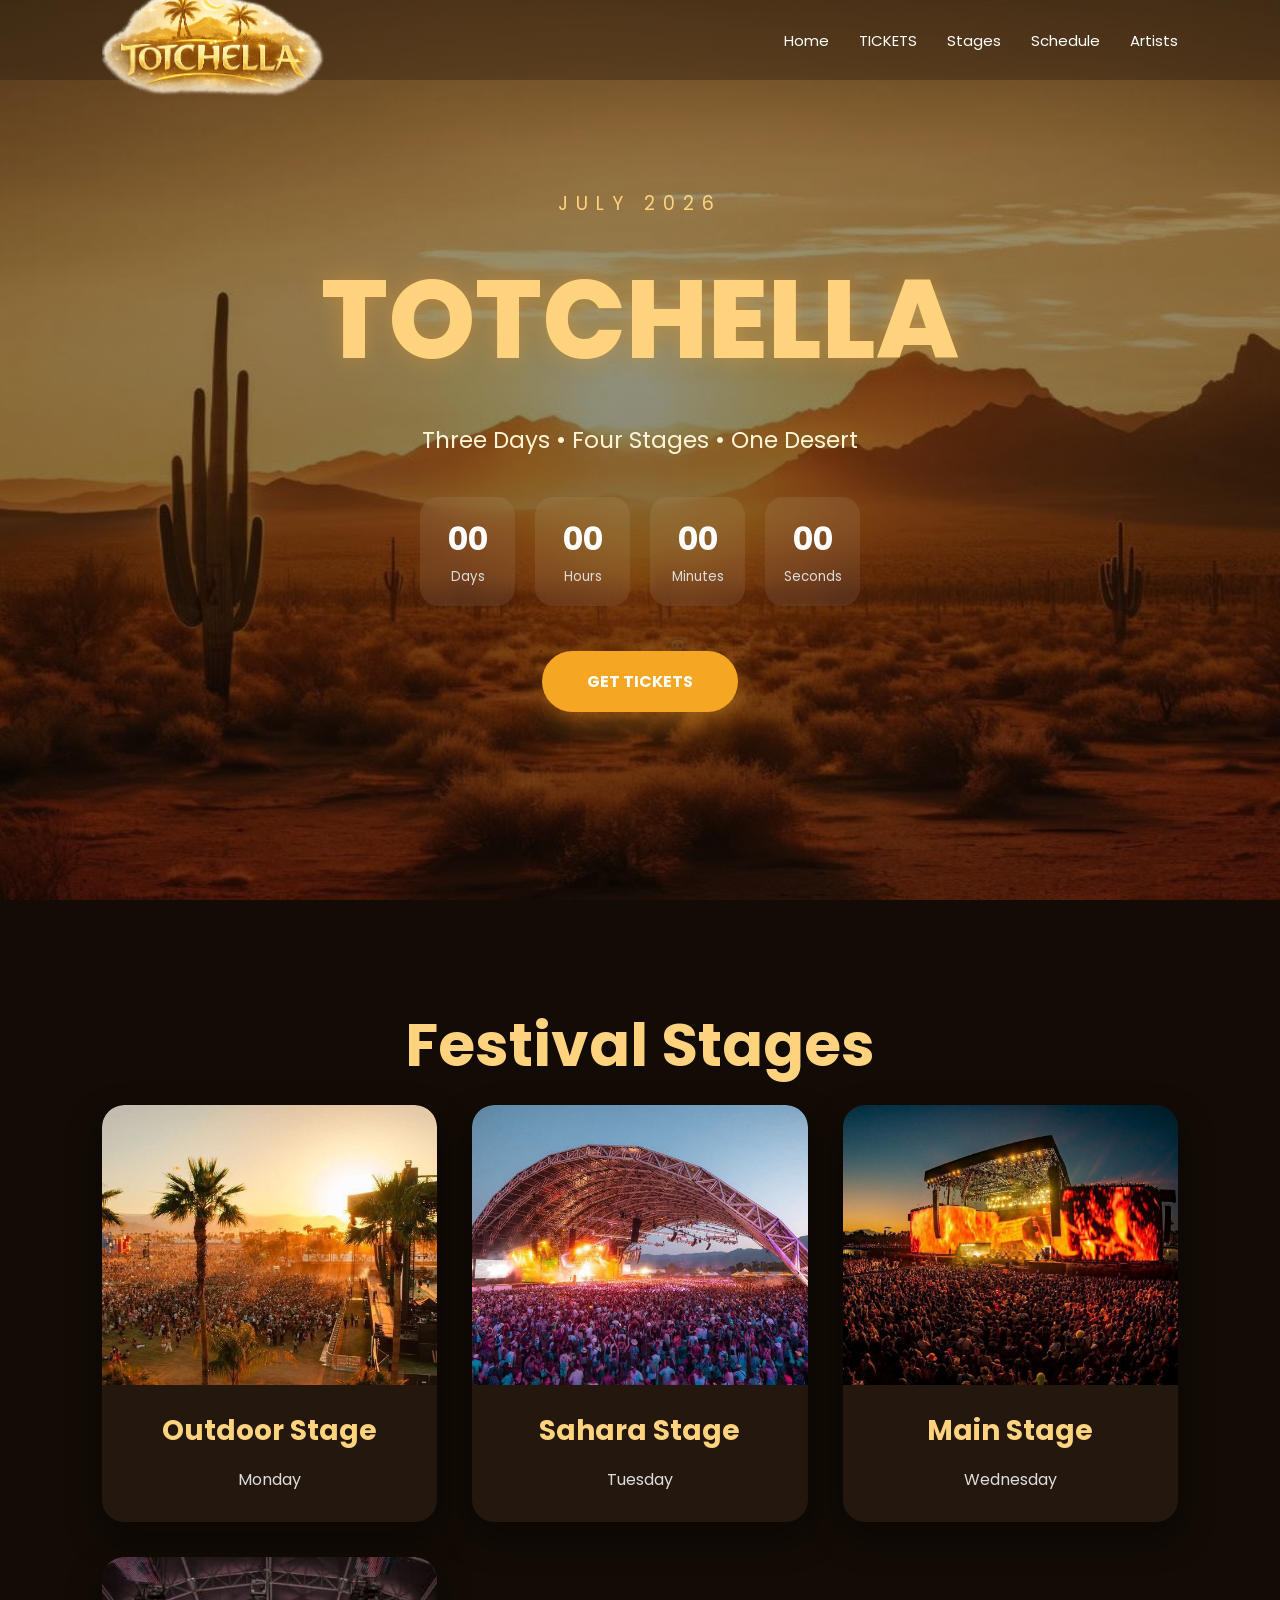
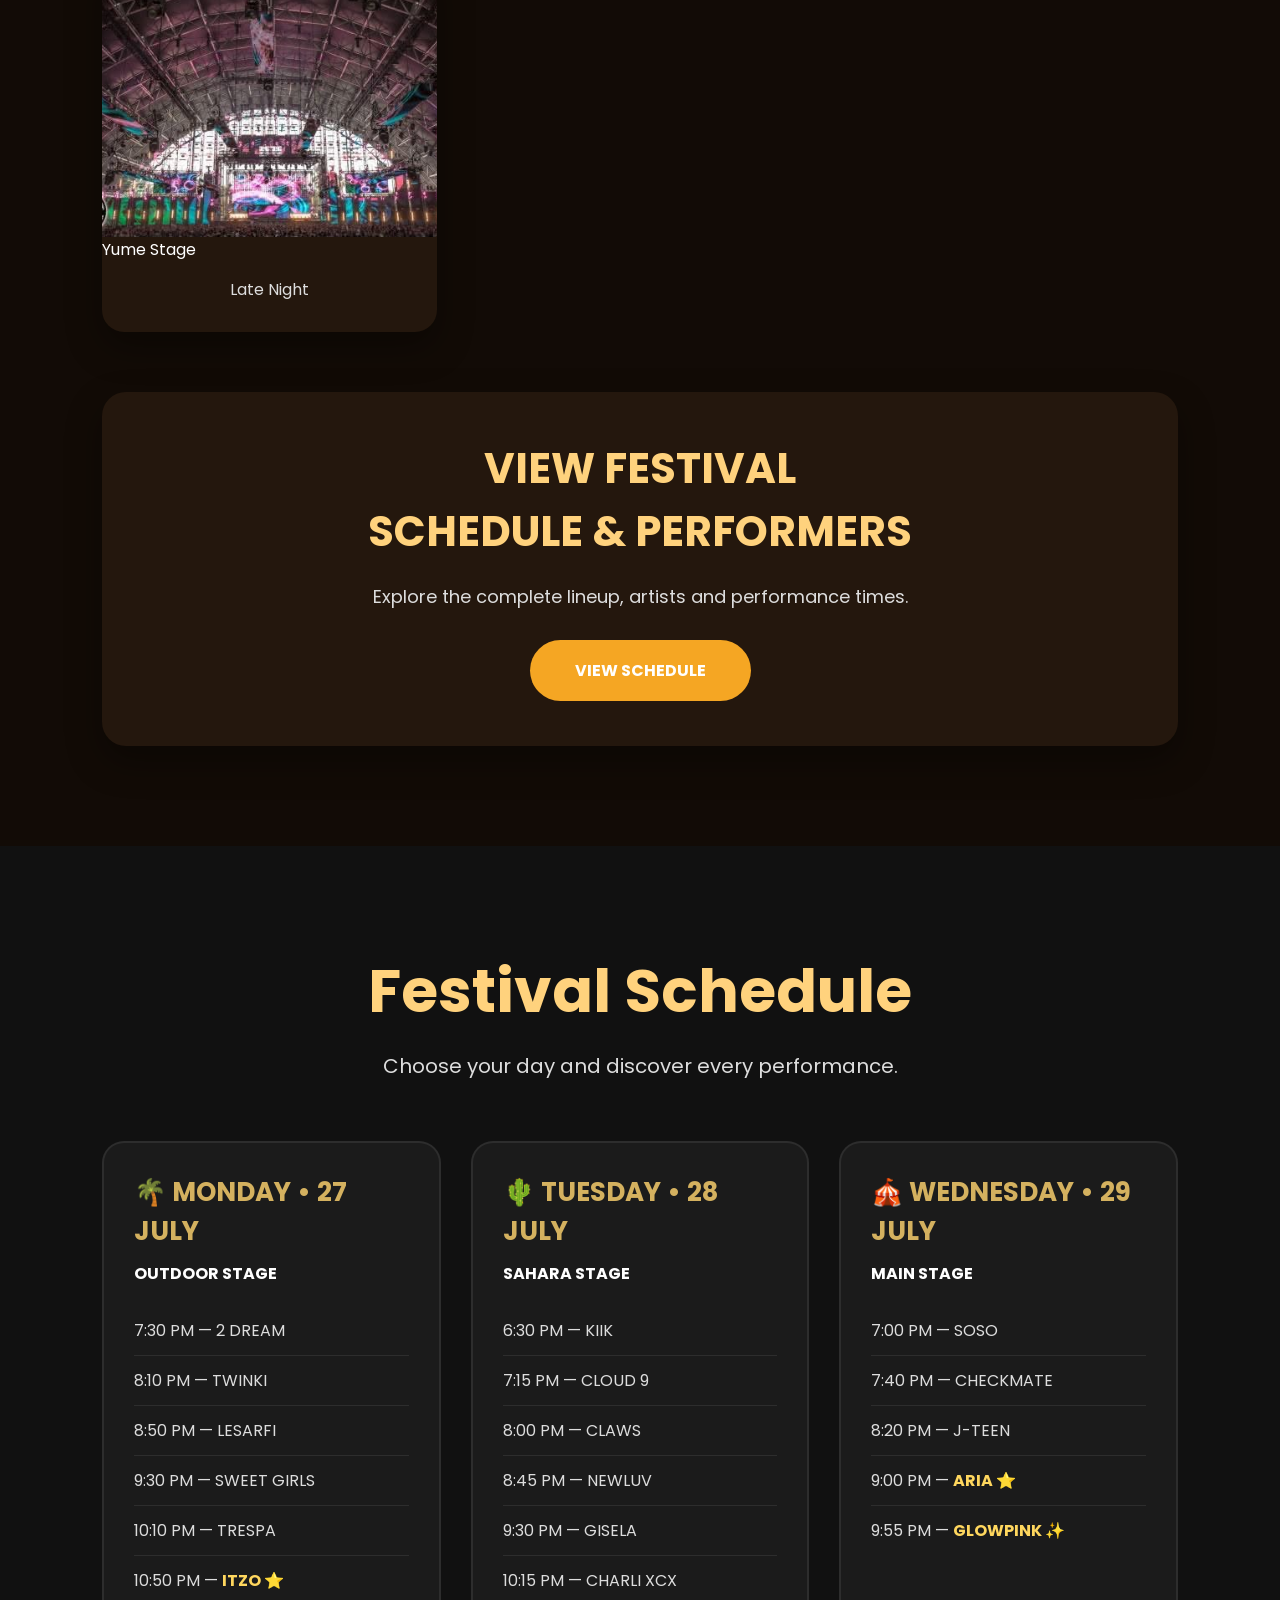
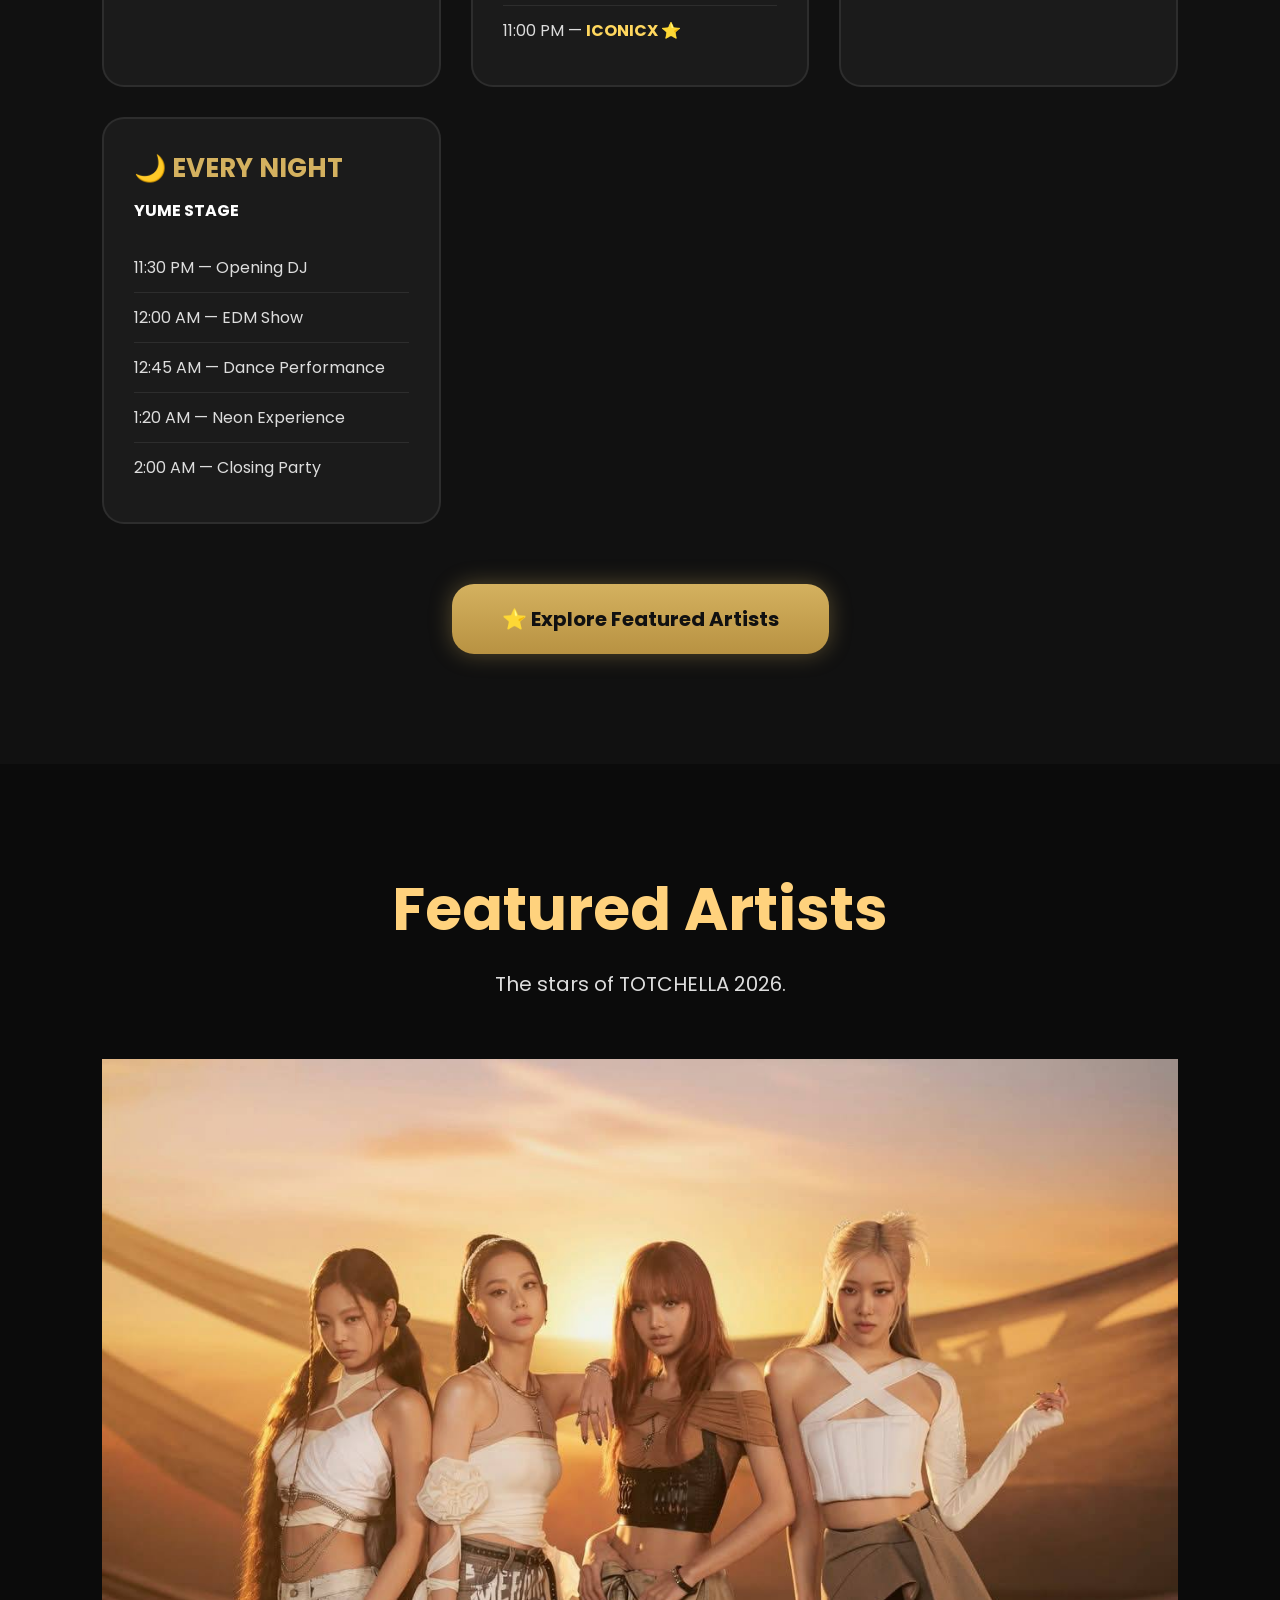
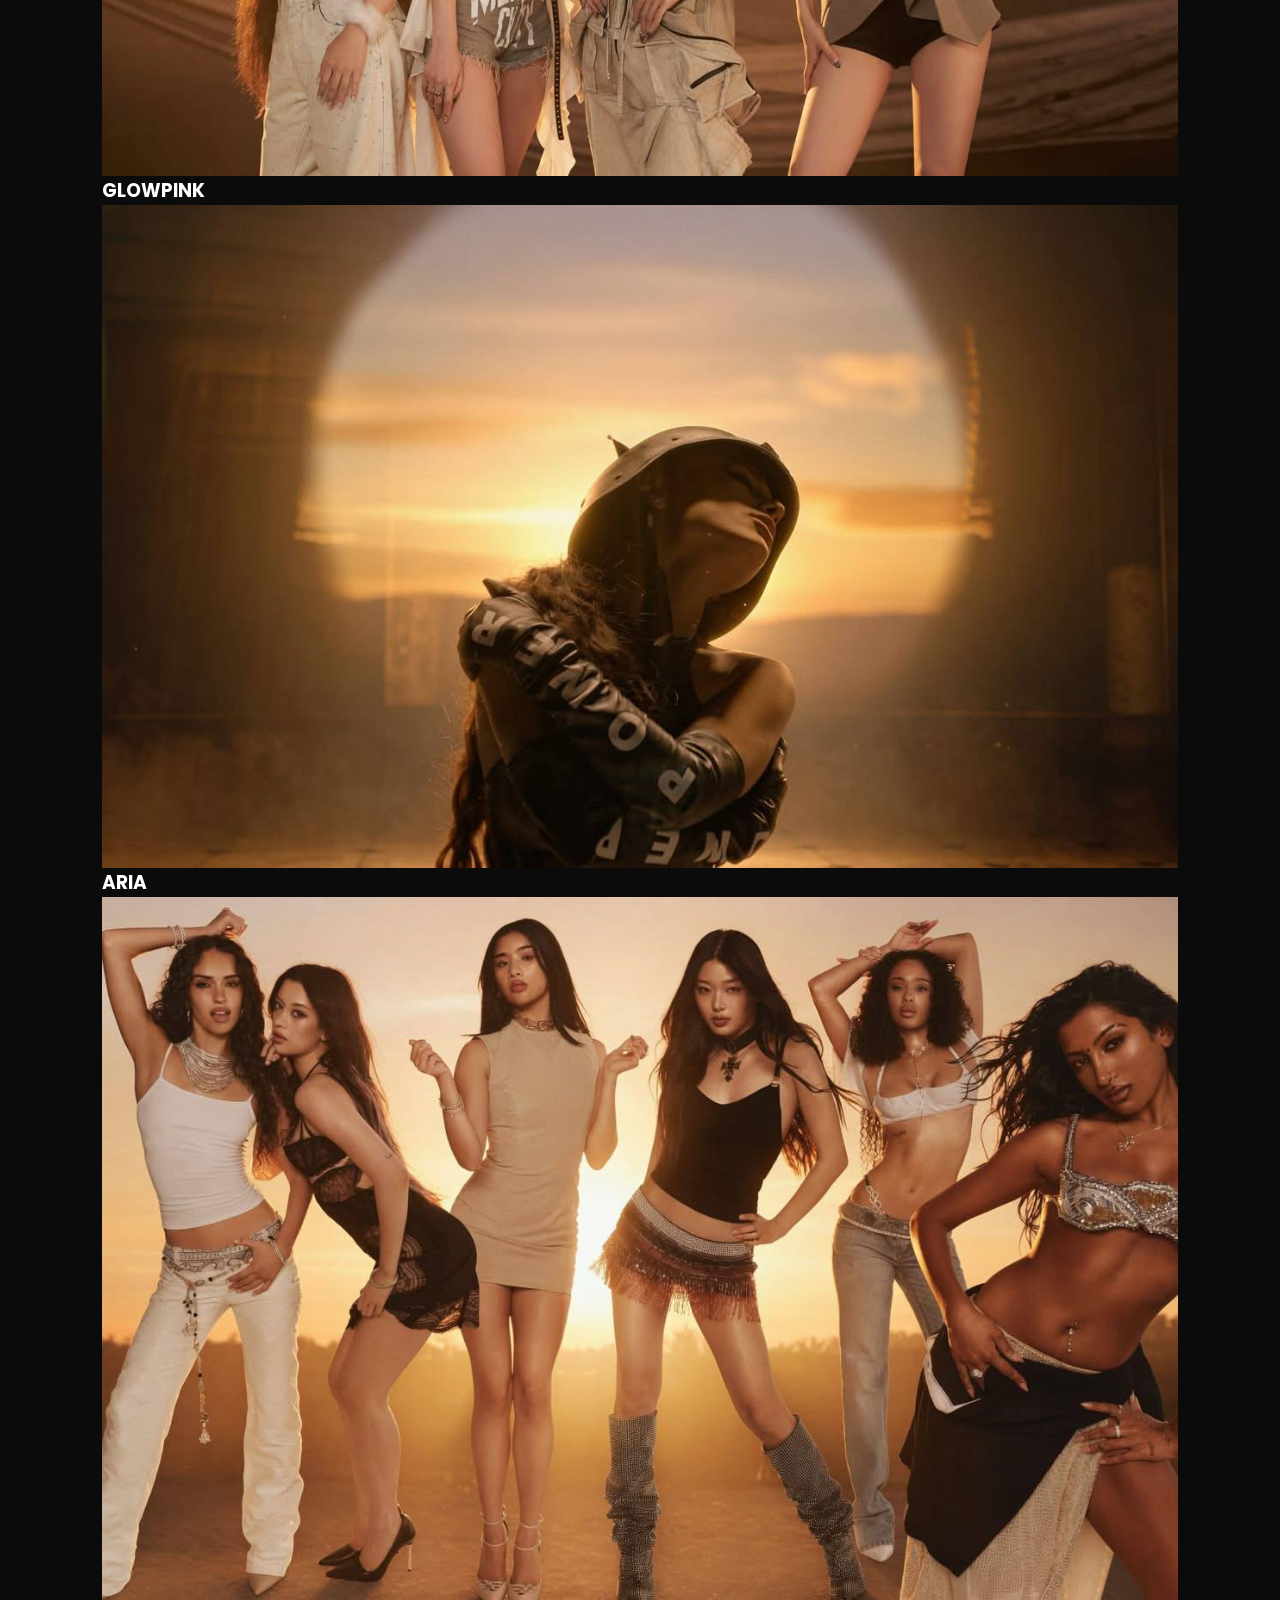
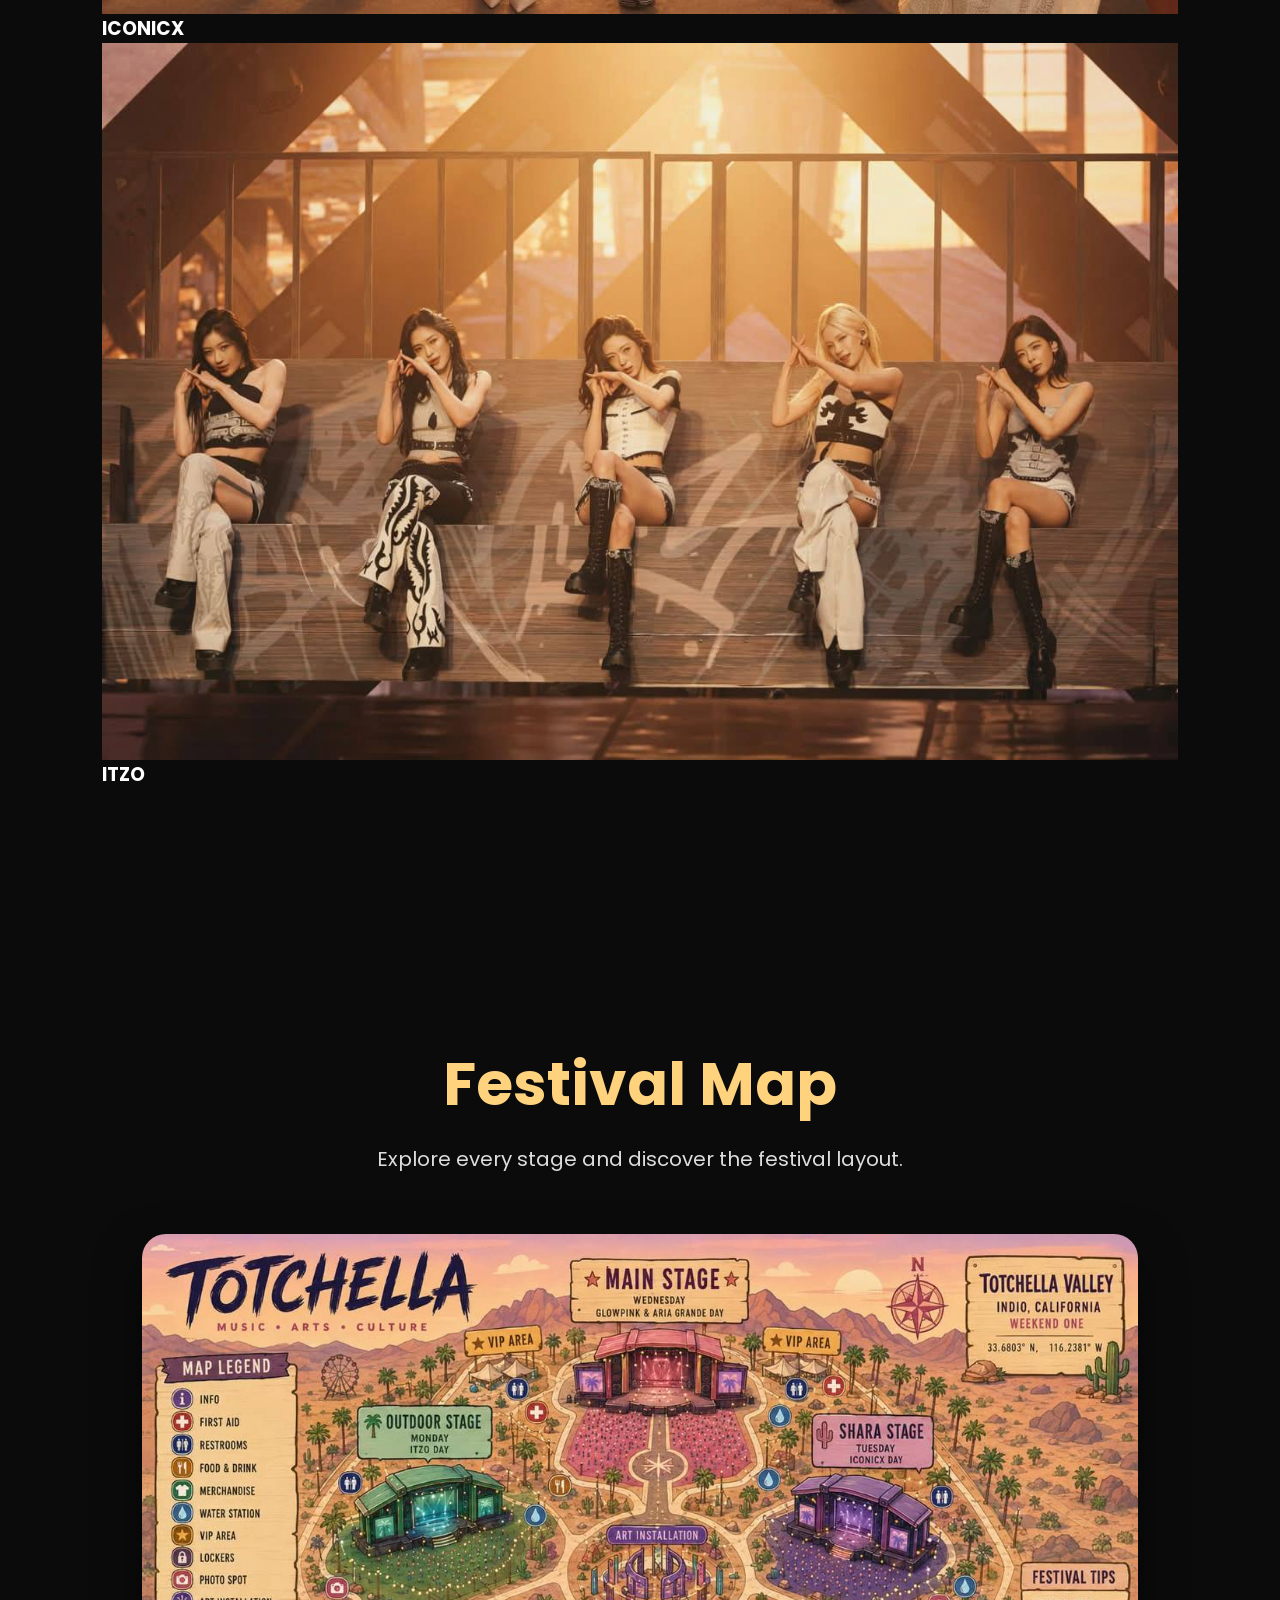
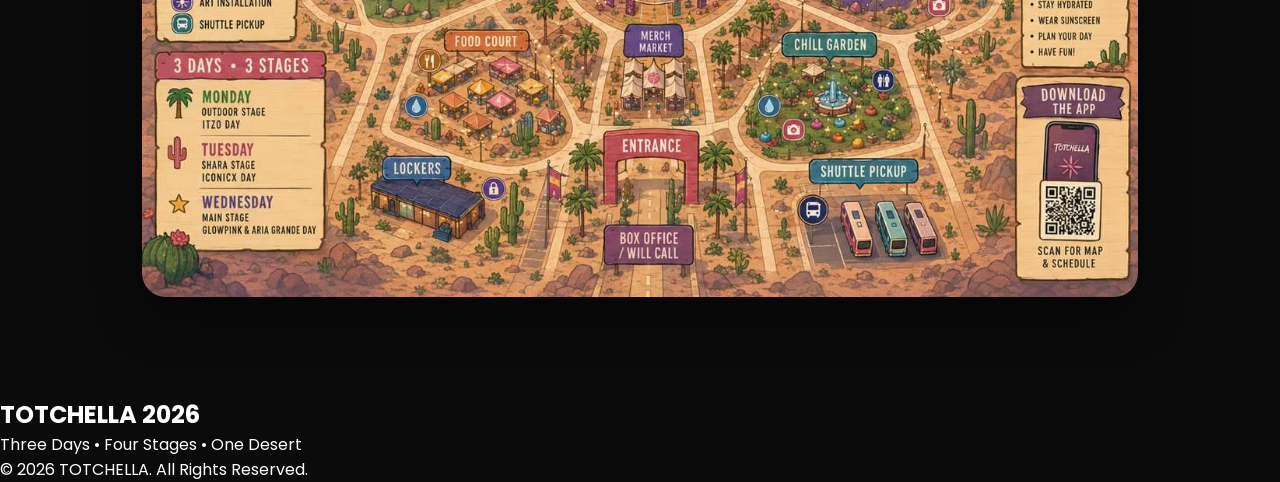
==== commit 08022301: "Add files via upload" ====
--- a/index.html
+++ b/index.html
@@ -1,436 +1,437 @@
-<!DOCTYPE html>
-<html lang="en">
-
-<head>
-
-<meta charset="UTF-8">
-<meta name="viewport" content="width=device-width, initial-scale=1.0">
-
-<title>TOTCHELLA 2026</title>
-
-<link rel="stylesheet" href="style.css">
-
-<link rel="preconnect" href="https://fonts.googleapis.com">
-<link rel="preconnect" href="https://fonts.gstatic.com" crossorigin>
-
-<link href="https://fonts.googleapis.com/css2?family=Poppins:wght@300;400;500;600;700;800&display=swap" rel="stylesheet">
-
-</head>
-
-<body>
-
-<!-- ==========================
-NAVBAR
-========================== -->
-
-<nav class="navbar">
-
-<div class="logo">
-<a href="index.html">
-<img src="images/logo/totchella-logo.png" alt="TOTCHELLA">
-</a>
-</div>
-
-<ul class="nav-links">
-
-<li><a href="#hero">Home</a></li>
-
-<li><a href="tickets.html">TICKETS</a></li>
-
-<li><a href="#stages">Stages</a></li>
-
-<li><a href="#schedule">Schedule</a></li>
-
-<li><a href="#artists">Artists</a></li>
-
-</ul>
-
-</nav>
-
-<!-- ==========================
-HERO
-========================== -->
-
-<section class="hero" id="hero">
-
-<div class="hero-content">
-
-<h3>JULY 2026</h3>
-
-<h1>TOTCHELLA</h1>
-
-<p>
-
-Three Days • Four Stages • One Desert
-
-</p>
-
-<div class="countdown">
-
-<div class="time">
-
-<span id="days">00</span>
-
-<small>Days</small>
-
-</div>
-
-<div class="time">
-
-<span id="hours">00</span>
-
-<small>Hours</small>
-
-</div>
-
-<div class="time">
-
-<span id="minutes">00</span>
-
-<small>Minutes</small>
-
-</div>
-
-<div class="time">
-
-<span id="seconds">00</span>
-
-<small>Seconds</small>
-
-</div>
-
-</div>
-
-<a href="#stages" class="ticket-btn">
-
-GET TICKETS
-
-</a>
-
-</div>
-
-</section>
-
-<!-- ==========================
-STAGES
-========================== -->
-
-<section class="stages" id="stages">
-
-<h2 class="section-title">
-
-Festival Stages
-
-</h2>
-
-<div class="stages-grid">
-
-<a href="outdoor-stage.html" class="stage-card">
-
-<img src="images/stages/outdoor-stage.jpg" alt="Outdoor Stage">
-
-<h3>Outdoor Stage</h3>
-
-<p>
-
-Monday
-
-</p>
-
-</a>
-
-<a href="sahara-stage.html" class="stage-card">
-
-<img src="images/stages/sahara-stage.jpg" alt="Sahara Stage">
-
-<h3>Sahara Stage</h3>
-
-<p>
-
-Tuesday
-
-</p>
-
-</a>
-
-<a href="main-stage.html" class="stage-card">
-
-<img src="images/stages/main-stage.jpg" alt="Main Stage">
-
-<h3>Main Stage</h3>
-
-<p>
-
-Wednesday
-
-</p>
-
-</a>
-
-<a href="yume-stage.html" class="stage-card">
-
-<img src="images/stages/yume-stage.jpg" alt="Yume Stage">
-
-<h3>Yume Stage</h3>
-
-<p>
-
-Late Night
-
-</p>
-
-</a>
-
-</div>
-
-<div class="schedule-preview">
-
-<h2>
-
-VIEW FESTIVAL<br>
-
-SCHEDULE & PERFORMERS
-
-</h2>
-
-<p>
-
-Explore the complete lineup, artists and performance times.
-
-</p>
-
-<a href="#schedule" class="schedule-btn">
-
-VIEW SCHEDULE
-
-</a>
-
-</div>
-
-</section><!-- ==========================
-SCHEDULE
-========================== -->
-
-<section class="schedule" id="schedule">
-
-<h2 class="section-title">
-
-Festival Schedule
-
-</h2>
-
-<p class="section-subtitle">
-
-Choose your day and discover every performance.
-
-</p>
-
-<div class="schedule-container">
-
-<div class="day-card">
-
-<h3>🌴 MONDAY • 27 JULY</h3>
-<h4>OUTDOOR STAGE</h4>
-
-<ul>
-
-<li>7:30 PM — 2 DREAM</li>
-
-<li>8:10 PM — TWINKI</li>
-
-<li>8:50 PM — LESARFI</li>
-
-<li>9:30 PM — SWEET GIRLS</li>
-
-<li>10:10 PM — TRESPA</li>
-
-<li>10:50 PM — <strong>ITZO ⭐</strong></li>
-
-</ul>
-
-</div>
-
-<div class="day-card">
-
-<h3>🌵 TUESDAY • 28 JULY</h3>
-<h4>SAHARA STAGE</h4>
-
-<ul>
-
-<li>7:30 PM — CLOUD 9</li>
-
-<li>8:10 PM — KIIK</li>
-
-<li>8:50 PM — CLAWS</li>
-
-<li>9:30 PM — NEWLUV</li>
-
-<li>10:10 PM — GISELA</li>
-
-<li>10:50 PM — <strong>ICONICX ⭐</strong></li>
-
-</ul>
-
-</div>
-
-<div class="day-card">
-
-<h3>🎪 WEDNESDAY • 29 JULY</h3>
-<h4>MAIN STAGE</h4>
-
-<ul>
-
-<li>7:30 PM — SOSO</li>
-
-<li>8:10 PM — CHECKMATE</li>
-
-<li>8:50 PM — CHARLI WILO</li>
-
-<li>9:40 PM — <strong>ARIA ⭐</strong></li>
-
-<li>10:40 PM — <strong>GLOWPINK ✨</strong></li>
-
-</ul>
-
-</div>
-
-<div class="day-card">
-
-<h3>🌙 EVERY NIGHT</h3>
-
-<h4>YUME STAGE</h4>
-
-<ul>
-
-<li>11:30 PM — Opening DJ</li>
-
-<li>12:00 AM — EDM Show</li>
-
-<li>12:45 AM — Dance Performance</li>
-
-<li>1:20 AM — Neon Experience</li>
-
-<li>2:00 AM — Closing Party</li>
-
-</ul>
-
-</div>
-
-</div>
-
-<div class="artists-link">
-
-<a href="#artists" class="artists-btn">
-
-⭐ Explore Featured Artists
-
-</a>
-
-</div>
-
-</section>
-
-<!-- ==========================
-ARTISTS
-========================== -->
-
-<section class="artists" id="artists">
-
-<h2 class="section-title">
-
-Featured Artists
-
-</h2>
-
-<p class="section-subtitle">
-
-The stars of TOTCHELLA 2026.
-
-</p>
-
-<div class="artists-grid">
-
-<div class="artist-card">
-
-<img src="images/artists/glowpink.jpeg" alt="Glowpink">
-
-<h3>GLOWPINK</h3>
-
-</div>
-
-<div class="artist-card">
-
-<img src="images/artists/itzo.jpeg" alt="ITZO">
-
-<h3>ITZO</h3>
-
-</div>
-
-<div class="artist-card">
-
-<img src="images/artists/iconicx.jpeg" alt="ICONICX">
-
-<h3>ICONICX</h3>
-
-</div>
-
-<div class="artist-card">
-
-<img src="images/artists/aria.jpeg" alt="ARIA">
-
-<h3>ARIA</h3>
-
-</div>
-
-</div>
-<!-- ==========================
-FESTIVAL MAP
-========================== -->
-
-<section class="festival-map">
-
-    <h2 class="section-title">
-        Festival Map
-    </h2>
-
-    <p class="section-subtitle">
-        Explore every stage and discover the festival layout.
-    </p>
-
-    <img src="images/map/festival-map.jpeg" alt="Festival Map">
-</section>
-<!-- ==========================
-GALLERY
-========================== -->
-
-<!-- ==========================
-TICKETS
-========================== -->
-
-<!-- ==========================
-FOOTER
-========================== -->
-
-<footer class="footer">
-
-<h2>TOTCHELLA 2026</h2>
-
-<p>
-
-Three Days • Four Stages • One Desert
-
-</p>
-
-<p>
-
-© 2026 TOTCHELLA. All Rights Reserved.
-
-</p>
-
-</footer>
-
-<script src="script.js"></script>
-
-</body>
-
+<!DOCTYPE html>
+<html lang="en">
+
+<head>
+
+<meta charset="UTF-8">
+<meta name="viewport" content="width=device-width, initial-scale=1.0">
+
+<title>TOTCHELLA 2026</title>
+
+<link rel="stylesheet" href="style.css">
+
+<link rel="preconnect" href="https://fonts.googleapis.com">
+<link rel="preconnect" href="https://fonts.gstatic.com" crossorigin>
+
+<link href="https://fonts.googleapis.com/css2?family=Poppins:wght@300;400;500;600;700;800&display=swap" rel="stylesheet">
+
+</head>
+
+<body>
+
+<!-- ==========================
+NAVBAR
+========================== -->
+
+<nav class="navbar">
+
+<div class="logo">
+<a href="index.html">
+<img src="images/logo/totchella-logo.png">
+</a>
+</div>
+
+<ul class="nav-links">
+
+<li><a href="#hero">Home</a></li>
+
+<li><a href="tickets.html">TICKETS</a></li>
+
+<li><a href="#stages">Stages</a></li>
+
+<li><a href="#schedule">Schedule</a></li>
+
+<li><a href="#artists">Artists</a></li>
+
+</ul>
+
+</nav>
+
+<!-- ==========================
+HERO
+========================== -->
+
+<section class="hero" id="hero">
+
+<div class="hero-content">
+
+<h3>JULY 2026</h3>
+
+<h1>TOTCHELLA</h1>
+
+<p>
+
+Three Days • Four Stages • One Desert
+
+</p>
+
+<div class="countdown">
+
+<div class="time">
+
+<span id="days">00</span>
+
+<small>Days</small>
+
+</div>
+
+<div class="time">
+
+<span id="hours">00</span>
+
+<small>Hours</small>
+
+</div>
+
+<div class="time">
+
+<span id="minutes">00</span>
+
+<small>Minutes</small>
+
+</div>
+
+<div class="time">
+
+<span id="seconds">00</span>
+
+<small>Seconds</small>
+
+</div>
+
+</div>
+
+<a href="#stages" class="ticket-btn">
+
+GET TICKETS
+
+</a>
+
+</div>
+
+</section>
+
+<!-- ==========================
+STAGES
+========================== -->
+
+<section class="stages" id="stages">
+
+<h2 class="section-title">
+
+Festival Stages
+
+</h2>
+
+<div class="stages-grid">
+
+<a href="outdoor-stage.html" class="stage-card">
+
+<img src="images/stages/outdoor-stage.jpg" alt="outdoor">
+<h3>Outdoor Stage</h3>
+
+<p>
+
+Monday
+
+</p>
+
+</a>
+
+<a href="sahara-stage.html" class="stage-card" alt="sahara stage">
+
+<img src="images/stages/sahara-stage.jpg">
+
+<h3>Sahara Stage</h3>
+
+<p>
+
+Tuesday
+
+</p>
+
+</a>
+
+<a href="main-stage.html" class="stage-card">
+
+<img src="images/stages/main-stage.jpg" alt="main stage">
+
+<h3>Main Stage</h3>
+
+<p>
+
+Wednesday
+
+</p>
+
+</a>
+
+<a href="yume-stage.html" class="stage-card">
+
+<img src="images/stages/yume-stage.jpg" alt="yume stage" 
+
+<h3>Yume Stage</h3>
+
+<p>
+
+Late Night
+
+</p>
+
+</a>
+
+</div>
+
+<div class="schedule-preview">
+
+<h2>
+
+VIEW FESTIVAL<br>
+
+SCHEDULE & PERFORMERS
+
+</h2>
+
+<p>
+
+Explore the complete lineup, artists and performance times.
+
+</p>
+
+<a href="#schedule" class="schedule-btn">
+
+VIEW SCHEDULE
+
+</a>
+
+</div>
+
+</section><!-- ==========================
+SCHEDULE
+========================== -->
+
+<section class="schedule" id="schedule">
+
+<h2 class="section-title">
+
+Festival Schedule
+
+</h2>
+
+<p class="section-subtitle">
+
+Choose your day and discover every performance.
+
+</p>
+
+<div class="schedule-container">
+
+<div class="day-card">
+
+<h3>🌴 MONDAY • 27 JULY</h3>
+<h4>OUTDOOR STAGE</h4>
+
+<ul>
+
+<li>7:30 PM — 2 DREAM</li>
+
+<li>8:10 PM — TWINKI</li>
+
+<li>8:50 PM — LESARFI</li>
+
+<li>9:30 PM — SWEET GIRLS</li>
+
+<li>10:10 PM — TRESPA</li>
+
+<li>10:50 PM — <strong>ITZO ⭐</strong></li>
+
+</ul>
+
+</div>
+
+<div class="day-card">
+
+<h3>🌵 TUESDAY • 28 JULY</h3>
+<h4>SAHARA STAGE</h4>
+
+<ul>
+
+<li>6:30 PM — KIIK</li>
+
+<li>7:15 PM — CLOUD 9</li>
+
+<li>8:00 PM — CLAWS</li>
+
+<li>8:45 PM — NEWLUV</li>
+
+<li>9:30 PM — GISELA</li>
+
+  <li>10:15 PM — CHARLI XCX</li>
+
+<li>11:00 PM — <strong>ICONICX ⭐</strong></li>
+
+</ul>
+
+</div>
+
+<div class="day-card">
+
+<h3>🎪 WEDNESDAY • 29 JULY</h3>
+<h4>MAIN STAGE</h4>
+
+<ul>
+
+<li>7:00 PM — SOSO</li>
+
+<li>7:40 PM — CHECKMATE</li>
+
+<li>8:20 PM — J-TEEN</li>
+
+<li>9:00 PM — <strong>ARIA ⭐</strong></li>
+
+<li>9:55 PM — <strong>GLOWPINK ✨</strong></li>
+
+</ul>
+
+</div>
+
+<div class="day-card">
+
+<h3>🌙 EVERY NIGHT</h3>
+
+<h4>YUME STAGE</h4>
+
+<ul>
+
+<li>11:30 PM — Opening DJ</li>
+
+<li>12:00 AM — EDM Show</li>
+
+<li>12:45 AM — Dance Performance</li>
+
+<li>1:20 AM — Neon Experience</li>
+
+<li>2:00 AM — Closing Party</li>
+
+</ul>
+
+</div>
+
+</div>
+
+<div class="artists-link">
+
+<a href="#artists" class="artists-btn">
+
+⭐ Explore Featured Artists
+
+</a>
+
+</div>
+
+</section>
+
+<!-- ==========================
+ARTISTS
+========================== -->
+
+<section class="artists" id="artists">
+
+<h2 class="section-title">
+
+Featured Artists
+
+</h2>
+
+<p class="section-subtitle">
+
+The stars of TOTCHELLA 2026.
+
+</p>
+
+<div class="artists-grid">
+
+<div class="artist-card">
+
+<img src="images/artists/glowpink.jpeg" alt="GLOWPINK">
+<h3>GLOWPINK</h3>
+
+</div>
+
+<div class="artist-card">
+
+<img src="images/artists/aria.jpeg" alt="ARIA">
+
+<h3>ARIA</h3>
+
+</div>
+
+<div class="artist-card">
+
+<img src="images/artists/iconicx.jpeg" alt="ICONICX">
+
+<h3>ICONICX</h3>
+
+</div>
+
+<div class="artist-card">
+
+<img src="images/artists/itzo.jpeg" alt="ITZO">
+
+<h3>ITZO</h3>
+
+</div>
+
+</div>
+</section>
+<!-- ==========================
+FESTIVAL MAP
+========================== -->
+
+<section class="festival-map">
+
+    <h2 class="section-title">
+        Festival Map
+    </h2>
+
+    <p class="section-subtitle">
+        Explore every stage and discover the festival layout.
+    </p>
+
+    <img src="images/map/festival-map.jpeg">
+</section>
+<!-- ==========================
+GALLERY
+========================== -->
+
+<!-- ==========================
+TICKETS
+========================== -->
+
+<!-- ==========================
+FOOTER
+========================== -->
+
+<footer class="footer">
+
+<h2>TOTCHELLA 2026</h2>
+
+<p>
+
+Three Days • Four Stages • One Desert
+
+</p>
+
+<p>
+
+© 2026 TOTCHELLA. All Rights Reserved.
+
+</p>
+
+</footer>
+
+<script src="script.js"></script>
+
+</body>
+
 </html>
--- a/style.css
+++ b/style.css
@@ -1,2116 +1,2242 @@
-/* ==========================
-TOTCHELLA 2026
-========================== */
-
-*{
-margin:0;
-padding:0;
-box-sizing:border-box;
-}
-
-html{
-scroll-behavior:smooth;
-}
-
-body{
-
-font-family:'Poppins',sans-serif;
-
-background:#0b0b0b;
-
-color:white;
-
-overflow-x:hidden;
-
-}
-
-img{
-
-max-width:100%;
-
-display:block;
-
-}
-
-a{
-
-text-decoration:none;
-
-color:inherit;
-
-}
-
-section{
-
-padding:100px 8%;
-
-}
-
-/* ==========================
-NAVBAR
-========================== */
-
-.navbar{
-
-position:fixed;
-
-top:0;
-
-left:0;
-
-width:100%;
-
-height:80px;     
-
-padding:0 8%;    
-
-display:flex;
-
-justify-content:space-between;
-
-align-items:center;
-
-background:rgba(15,10,5,.25);
-
-backdrop-filter:blur(30px);
-
-z-index:999;
-
-}
-
-.logo img{
-    height:120px;
-    width:auto;
-    display:block;
-}
-
-.nav-links{
-
-display:flex;
-
-gap:30px;
-
-list-style:none;
-
-}
-
-.nav-links a{
-
-color:white;
-
-font-size:15px;
-
-transition:.3s;
-
-}
-
-.nav-links a:hover{
-
-color:#F5A623;
-
-}
-
-/* ==========================
-HERO
-========================== */
-
-.hero{
-
-height:100vh;
-
-display:flex;
-
-justify-content:center;
-
-align-items:center;
-
-text-align:center;
-
-background:
-
-linear-gradient(rgba(0,0,0,.35),rgba(0,0,0,.55)),
-
-url("images/hero/desert1.jpg");
-
-background-size:cover;
-
-background-position:center;
-
-background-repeat:no-repeat;
-
-transition:1s;
-
-}
-
-.hero-content{
-
-max-width:850px;
-
-}
-
-.hero h3{
-
-letter-spacing:8px;
-
-font-weight:400;
-
-margin-bottom:20px;
-
-color:#FFD27D;
-
-}
-
-.hero h1{
-
-font-size:110px;
-
-font-weight:800;
-
-margin-bottom:20px;
-
-color:#FFD27D;
-
-text-shadow:0 0 25px rgba(255,170,50,.35);
-
-}
-
-.hero p{
-
-font-size:23px;
-
-margin-bottom:40px;
-
-color:#FFF4D7;
-
-}
-
-/* ==========================
-COUNTDOWN
-========================== */
-
-.countdown{
-
-display:flex;
-
-justify-content:center;
-
-gap:20px;
-
-flex-wrap:wrap;
-
-margin-bottom:45px;
-
-}
-
-.time{
-
-background:rgba(255,255,255,.08);
-
-backdrop-filter:blur(10px);
-
-padding:18px;
-
-border-radius:18px;
-
-min-width:95px;
-
-}
-
-.time span{
-
-display:block;
-
-font-size:32px;
-
-font-weight:700;
-
-}
-
-.time small{
-
-color:#ddd;
-
-}
-
-/* ==========================
-BUTTON
-========================== */
-
-.ticket-btn{
-
-display:inline-block;
-
-padding:18px 45px;
-
-background:#F5A623;
-
-border-radius:999px;
-
-font-weight:700;
-
-color:white;
-
-transition:.35s;
-
-box-shadow:0 12px 35px rgba(245,166,35,.4);
-
-}
-
-.ticket-btn:hover{
-
-background:#ffbe45;
-
-transform:translateY(-5px);
-
-}/* ==========================
-SECTION TITLES
-========================== */
-
-.section-title{
-
-text-align:center;
-
-font-size:60px;
-
-color:#FFD27D;
-
-margin-bottom:15px;
-
-}
-
-.section-subtitle{
-
-text-align:center;
-
-font-size:20px;
-
-color:#ddd;
-
-margin-bottom:60px;
-
-}
-
-/* ==========================
-STAGES
-========================== */
-
-.stages{
-
-background:#120b06;
-
-}
-
-.stages-grid{
-
-display:grid;
-
-grid-template-columns:repeat(auto-fit,minmax(260px,1fr));
-
-gap:35px;
-
-margin-bottom:60px;
-
-}
-
-.stage-card{
-
-background:#24170d;
-
-border-radius:22px;
-
-overflow:hidden;
-
-transition:.35s;
-
-box-shadow:0 15px 35px rgba(0,0,0,.35);
-
-}
-
-.stage-card:hover{
-
-transform:translateY(-10px);
-
-box-shadow:0 20px 45px rgba(245,166,35,.35);
-
-}
-
-.stage-card img{
-
-display:block;
-width:100%;
-height:280px;
-object-fit:cover;
-border-radius:22px 22px 0 0;
-
-}
-
-.stage-card h3{
-
-padding-top:25px;
-
-text-align:center;
-
-font-size:28px;
-
-color:#FFD27D;
-
-}
-
-.stage-card p{
-
-text-align:center;
-
-padding:15px 25px 30px;
-
-color:#ddd;
-
-}
-
-/* ==========================
-VIEW SCHEDULE
-========================== */
-
-.schedule-preview{
-
-background:#24170d;
-
-border-radius:24px;
-
-padding:45px;
-
-text-align:center;
-
-box-shadow:0 15px 35px rgba(0,0,0,.35);
-
-}
-
-.schedule-preview h2{
-
-font-size:42px;
-
-color:#FFD27D;
-
-margin-bottom:20px;
-
-}
-
-.schedule-preview p{
-
-color:#ddd;
-
-margin-bottom:30px;
-
-font-size:18px;
-
-}
-
-.schedule-btn{
-
-display:inline-block;
-
-padding:18px 45px;
-
-background:#F5A623;
-
-border-radius:999px;
-
-font-weight:700;
-
-transition:.35s;
-
-}
-
-.schedule-btn:hover{
-
-background:#ffbe45;
-
-transform:translateY(-5px);
-
-}
-/* ==========================
-FESTIVAL MAP
-========================== */
-
-.festival-map{
-    max-width:1200px;
-    margin:50px auto 0;
-    text-align:center;
-}
-
-.festival-map img{
-    width:100%;
-    max-width:1100px;
-    border-radius:24px;
-    box-shadow:0 20px 50px rgba(0,0,0,.45);
-    transition:.4s;
-}
-
-.festival-map img:hover{
-    transform:scale(1.02);
-}
-/* ==========================
-MAIN STAGE PAGE
-========================== */
-
-.main-stage-hero{
-
-height:100vh;
-
-background:
-linear-gradient(rgba(0,0,0,.55),rgba(0,0,0,.75)),
-url("images/hero/desert2.jpg");
-
-background-size:cover;
-background-position:center;
-
-display:flex;
-justify-content:center;
-align-items:center;
-text-align:center;
-
-}
-
-.stage-overlay{
-
-max-width:900px;
-
-padding:30px;
-
-}
-
-.main-stage-hero h1{
-
-font-size:95px;
-
-color:#FFD27D;
-
-margin-bottom:20px;
-
-text-shadow:0 0 25px rgba(255,170,60,.5);
-
-}
-
-.main-stage-hero p{
-
-font-size:24px;
-
-color:#eee;
-
-margin-bottom:35px;
-
-}
-
-.headline{
-
-display:flex;
-
-justify-content:center;
-
-gap:40px;
-
-flex-wrap:wrap;
-
-margin-bottom:45px;
-
-}
-
-.headline h2{
-
-font-size:42px;
-
-color:#F5A623;
-
-}
-
-.stage-info{
-padding:90px 8%;
-text-align:center;
-background:rgba(20,15,40,.75);
-backdrop-filter:blur(18px);
-border-top:1px solid rgba(255,255,255,.08);
-border-bottom:1px solid rgba(255,255,255,.08);
-}
-
-.stage-info h2{
-font-size:52px;
-color:#ff6cff;
-text-shadow:
-0 0 10px #ff6cff,
-0 0 25px #7b5cff;
-margin-bottom:30px;
-}
-
-.stage-info p{
-font-size:22px;
-color:#ececec;
-line-height:1.9;
-max-width:950px;
-margin:auto;
-}
-
-.stage-schedule{
-
-padding:90px 8%;
-
-background:#1b120a;
-
-}
-
-.stage-schedule h2{
-
-text-align:center;
-
-font-size:48px;
-
-color:#FFD27D;
-
-margin-bottom:45px;
-
-}
-
-.stage-schedule ul{
-
-max-width:700px;
-
-margin:auto;
-
-list-style:none;
-
-}
-
-.stage-schedule li{
-
-padding:18px 25px;
-
-margin-bottom:18px;
-
-background:#2a1b0f;
-
-border-radius:16px;
-
-font-size:21px;
-
-transition:.3s;
-
-}
-
-.stage-schedule li:hover{
-
-transform:translateX(12px);
-
-background:#3a2515;
-
-}
-
-.stage-ticket-buttons{
-
-padding:90px 8%;
-
-display:flex;
-
-justify-content:center;
-
-gap:35px;
-
-flex-wrap:wrap;
-
-background:#120b06;
-
-}
-.artist-headliner{
-
-display:flex;
-
-flex-direction:column;
-
-align-items:center;
-
-}
-
-.artist-headliner img{
-
-width:420px;
-
-height:220px;
-
-object-fit:cover;
-
-border-radius:18px;
-
-border:4px solid #f5c542;
-
-box-shadow:0 0 25px rgba(245,197,66,.6);
-
-}
-
-.artist-headliner img:hover{
-
-transform:scale(1.08);
-
-box-shadow:0 0 55px rgba(255,200,70,.8);
-
-}
-
-.artist-headliner h2{
-
-font-size:32px;
-
-color:#FFD27D;
-
-}
-
-.festival-ticket:hover{
-
-transform:translateY(-12px) scale(1.02);
-
-}
-
-.festival-ticket h2{
-
-font-size:38px;
-
-margin-bottom:10px;
-
-}
-
-.festival-ticket p{
-
-font-size:22px;
-
-margin-bottom:30px;
-
-font-weight:600;
-
-}
-
-.festival-ticket img{
-
-width:150px;
-
-margin:auto;
-
-margin-bottom:30px;
-
-}
-
-.ticket-details{
-
-display:flex;
-
-justify-content:space-between;
-
-font-weight:bold;
-
-font-size:18px;
-
-}
-/*==========================
-TICKET SELECTION
-==========================*/
-
-.stage-ticket-section{
-
-padding:100px 8%;
-
-background:#0d0d0d;
-
-}
-
-.ticket-choice{
-
-display:flex;
-
-justify-content:center;
-
-gap:45px;
-
-flex-wrap:wrap;
-
-margin-top:60px;
-
-}
-
-.ticket-box{
-
-width:360px;
-
-padding:45px;
-
-border-radius:28px;
-
-text-align:center;
-
-transition:.35s;
-
-cursor:pointer;
-
-}
-
-.vip-ticket{
-
-background:linear-gradient(135deg,#F5A623,#FFD77A);
-
-color:#222;
-
-box-shadow:0 0 35px rgba(245,166,35,.45);
-
-}
-
-.regular-ticket{
-
-background:linear-gradient(135deg,#3d3d3d,#777);
-
-color:white;
-
-box-shadow:0 0 30px rgba(255,255,255,.12);
-
-}
-
-.ticket-box:hover{
-
-transform:translateY(-12px) scale(1.03);
-
-}
-
-.ticket-box h3{
-
-font-size:34px;
-
-margin-bottom:18px;
-
-}
-
-.ticket-box p{
-
-font-size:18px;
-
-margin-bottom:35px;
-
-line-height:1.7;
-
-}
-
-/* ==========================
-VIP TICKET
-========================== */
-
-.festival-ticket{
-
-display:none;
-
-width:900px;
-
-max-width:95%;
-
-margin:70px auto;
-
-display:flex;
-
-position:relative;
-
-overflow:hidden;
-
-border-radius:30px;
-
-border:4px solid #FFD54A;
-
-background:
-linear-gradient(rgba(10,10,10,.78),rgba(10,10,10,.78)),
-url("images/hero/desert1.jpg");
-
-background-size:cover;
-
-background-position:center;
-
-box-shadow:0 25px 70px rgba(0,0,0,.45);
-
-animation:ticketShow .6s ease;
-
-}
-
-.ticket-left{
-
-flex:1;
-
-padding:50px;
-
-color:white;
-
-backdrop-filter:blur(2px);
-
-}
-
-
-.ticket-left h1{
-
-font-size:58px;
-
-font-weight:900;
-
-letter-spacing:4px;
-
-color:#FFD54A;
-
-text-shadow:0 0 20px rgba(255,213,74,.55);
-
-margin-bottom:10px;
-
-}
-
-.vip-text{
-
-font-size:20px;
-
-letter-spacing:8px;
-
-font-weight:800;
-
-text-transform:uppercase;
-
-color:#fff4c4;
-
-margin-bottom:35px;
-
-}
-
-.ticket-left h2{
-
-font-size:46px;
-
-font-weight:800;
-
-margin-bottom:18px;
-
-}
-
-.ticket-left p{
-
-font-size:22px;
-
-margin:12px 0;
-
-}
-
-.qr-box{
-
-margin-top:35px;
-
-width:150px;
-
-height:150px;
-
-background:white;
-
-border-radius:15px;
-
-display:flex;
-
-justify-content:center;
-
-align-items:center;
-
-font-weight:800;
-
-color:black;
-
-}
-
-.ticket-right{
-
-width:180px;
-
-background:rgba(255,213,74,.95);
-
-display:flex;
-
-justify-content:center;
-
-align-items:center;
-
-font-size:55px;
-
-font-weight:900;
-
-letter-spacing:12px;
-
-writing-mode:vertical-rl;
-
-text-orientation:mixed;
-
-color:#111;
-
-position:relative;
-
-}
-
-.ticket-right::before,
-.ticket-right::after{
-
-content:"";
-
-position:absolute;
-
-left:-18px;
-
-width:36px;
-
-height:36px;
-
-background:#0b0b0b;
-
-border-radius:50%;
-
-}
-
-.ticket-right::before{
-
-top:60px;
-
-}
-
-.ticket-right::after{
-
-bottom:60px;
-
-}
-
-.ticket-download{
-
-padding:16px 35px;
-
-border:none;
-
-background:#FFD54A;
-
-border-radius:999px;
-
-font-weight:700;
-
-font-size:18px;
-
-cursor:pointer;
-
-transition:.3s;
-
-}
-
-.ticket-download:hover{
-
-transform:scale(1.05);
-
-background:#ffe07b;
-
-}
-
-@keyframes ticketShow{
-
-from{
-
-opacity:0;
-
-transform:translateY(50px) scale(.9);
-
-}
-
-to{
-
-opacity:1;
-
-transform:none;
-
-}
-
-}
-
-.ticket-artists{
-
-display:flex;
-
-justify-content:center;
-
-margin-top:25px;
-
-}
-
-.ticket-artist{
-
-width:220px;
-
-height:120px;
-
-object-fit:cover;
-
-border-radius:18px;
-
-border:3px solid #d4b15f;
-
-box-shadow:0 0 18px rgba(212,177,95,.4);
-
-}
-
-.ticket-artist:hover{
-
-transform:scale(1.05);
-
-}
-
-.ticket-artist:hover{
-
-transform:rotate(-3deg) scale(1.05);
-
-box-shadow:0 0 45px rgba(255,213,74,.8);
-
-}
-
-.qr-box{
-
-margin-top:20px;
-
-margin-left: 180px;
-
-width:170px;
-
-height:170px;
-
-background:white;
-
-border-radius:14px;
-
-display:flex;
-
-justify-content:center;
-
-align-items:center;
-
-box-shadow:0 0 18px rgba(255,255,255,.25);
-
-transform:translateY(-70px);
-
-}
-
-.qr-image{
-
-width:100%;
-
-height:100%;
-
-object-fit:contain;
-
-padding:8px;
-
-border-radius:10px;
-
-background:white;
-
-}
-.success-message{
-
-display:none;
-
-position:fixed;
-
-top:0;
-
-left:0;
-
-width:100%;
-
-height:100%;
-
-background:rgba(0,0,0,.75);
-
-backdrop-filter:blur(8px);
-
-justify-content:center;
-
-align-items:center;
-
-z-index:99999;
-
-}
-
-.success-box{
-
-background:#111;
-
-padding:45px;
-
-border-radius:25px;
-
-text-align:center;
-
-width:380px;
-
-box-shadow:0 0 40px rgba(245,166,35,.45);
-
-animation:pop .4s ease;
-
-}
-
-.success-box h1{
-
-font-size:70px;
-
-margin-bottom:15px;
-
-}
-
-.success-box h2{
-
-font-size:34px;
-
-color:#FFD54A;
-
-margin-bottom:15px;
-
-}
-
-.success-box p{
-
-font-size:19px;
-
-color:white;
-
-}
-
-#rugularTicketCard{
-display:none;
-
-}
-
-#regularTicketCard .ticket-left{
-
-background:#f5f5f5;
-
-color:#111;
-
-}
-
-#regularTicketCard .ticket-right{
-
-background:#444;
-
-color:white;
-
-}
-
-#regularTicketCard .vip-text{
-
-color:#444;
-
-font-weight:700;
-
-}
-
-#regularTicketCard .ticket-artists{
-
-display:none;
-
-}
-
-#regularTicketCard .qr-box{
-
-background:white;
-
-}
-/* ==========================
-FESTIVAL SCHEDULE
-========================== */
-
-.schedule{
-
-padding:100px 8%;
-
-background:#111;
-
-}
-
-.schedule-container{
-
-display:grid;
-
-grid-template-columns:repeat(auto-fit,minmax(280px,1fr));
-
-gap:30px;
-
-margin-top:50px;
-
-}
-
-.day-card{
-
-background:#1b1b1b;
-
-padding:30px;
-
-border-radius:22px;
-
-border:2px solid rgba(255,255,255,.08);
-
-transition:.35s;
-
-}
-
-.day-card:hover{
-
-transform:translateY(-10px);
-
-border-color:#d4b15f;
-
-}
-
-.day-card h3{
-
-color:#d4b15f;
-
-font-size:26px;
-
-margin-bottom:10px;
-
-}
-
-.day-card h4{
-
-color:white;
-
-margin-bottom:20px;
-
-}
-
-.day-card ul{
-
-list-style:none;
-
-padding:0;
-
-margin:0;
-
-}
-
-.day-card li{
-
-padding:12px 0;
-
-border-bottom:1px solid rgba(255,255,255,.08);
-
-color:#ddd;
-
-}
-
-.day-card li:last-child{
-
-border-bottom:none;
-
-}
-
-.day-card strong{
-
-color:#ffd75e;
-
-}
-artists-link{
-
-margin-top:40px;
-
-text-align:center;
-
-}
-
-.artists-link{
-
-display:flex;
-
-justify-content:center;
-
-align-items:center;
-
-margin:60px auto 10px;
-
-}
-
-.artists-btn{
-
-display:flex;
-
-flex-direction:column;
-
-align-items:center;
-
-justify-content:center;
-
-gap:10px;
-
-padding:20px 50px;
-
-background:linear-gradient(180deg,#d4b15f,#b89242);
-
-color:#111;
-
-font-weight:700;
-
-font-size:20px;
-
-text-decoration:none;
-
-border-radius:22px;
-
-transition:.3s;
-
-box-shadow:0 0 22px rgba(212,177,95,.35);
-
-}
-
-.artists-btn:hover{
-
-transform:translateY(-6px) scale(1.03);
-
-box-shadow:0 0 35px rgba(212,177,95,.55);
-
-}
-
-.arrow{
-
-font-size:30px;
-
-animation:bounce 1.3s infinite;
-
-}
-
-@keyframes bounce{
-
-0%,100%{
-
-transform:translateY(0);
-
-}
-
-50%{
-
-transform:translateY(8px);
-
-}
-
-}
-/* ==========================
-TICKET HIDE
-========================== */
-
-#vipTicketCard{
-
-display:none;
-
-}
-
-#regularTicketCard{
-
-display:none;
-
-}
-.main-headliner{
-width:220px;
-height:220px;
-border-radius:50%;
-object-fit:cover;
-border:6px solid #ffd84d;
-box-shadow:0 0 25px rgba(255,216,77,.6);
-}
-.circle-headliner{
-width:220px !important;
-height:220px !important;
-border-radius:50% !important;
-object-fit:cover;
-}
-/* ==========================
-YUME STAGE
-========================== */
-
-.yume-features{
-
-display:grid;
-
-grid-template-columns:repeat(auto-fit,minmax(220px,1fr));
-
-gap:30px;
-
-margin-top:50px;
-
-}
-
-.feature-card{
-
-background:rgba(40,20,60,.9);
-
-padding:35px;
-
-border-radius:22px;
-
-text-align:center;
-
-border:2px solid #b24cff;
-
-box-shadow:0 0 25px rgba(178,76,255,.35);
-
-transition:.35s;
-
-color:#fff;
-
-}
-
-.feature-card:hover{
-
-transform:translateY(-10px) scale(1.04);
-
-box-shadow:0 0 45px rgba(178,76,255,.8);
-
-}
-
-.feature-card h3{
-
-margin-top:15px;
-
-font-size:24px;
-
-color:#ff7bff;
-
-}
-
-.feature-card p{
-
-margin-top:10px;
-
-line-height:1.7;
-
-color:#ddd;
-
-}
-
-.yume-page{
-
-background:
-radial-gradient(circle at top,#2b1248,#14091f,#09050f);
-
-animation:yumeGlow 8s infinite alternate;
-
-}
-
-@keyframes yumeGlow{
-
-0%{
-
-background:
-radial-gradient(circle at top,#2b1248,#14091f,#09050f);
-
-}
-
-50%{
-
-background:
-radial-gradient(circle at top,#1c3d78,#150d2c,#09050f);
-
-}
-
-100%{
-
-background:
-radial-gradient(circle at top,#4d1667,#14091f,#09050f);
-
-}
-
-}
-
-.yume-lineup .dj-card{
-
-border-left:5px solid #ff58ff;
-
-}
-.yume-hero{
-height:100vh;
-background:url("images/gallery/show2.jpg") center center/cover no-repeat;
-display:flex;
-justify-content:center;
-align-items:center;
-text-align:center;
-position:relative;
-overflow:hidden;
-}
-
-.yume-hero::before{
-content:"";
-position:absolute;
-inset:0;
-background:linear-gradient(
-to bottom,
-rgba(0,0,0,.25),
-rgba(0,0,0,.55)
-);
-}
-
-.yume-hero .stage-overlay{
-position:relative;
-z-index:2;
-}
-.yume-lineup{
-padding:100px 8%;
-background:#120b06;
-text-align:center;
-}
-
-.yume-lineup h2{
-font-size:55px;
-color:#d87dff;
-margin-bottom:60px;
-text-shadow:0 0 20px #c84dff;
-}
-
-.dj-card{
-background:linear-gradient(135deg,#2b0d39,#17071d);
-border:2px solid #b84dff;
-border-radius:25px;
-padding:30px;
-margin:25px auto;
-max-width:700px;
-box-shadow:0 0 30px rgba(183,77,255,.35);
-transition:.35s;
-}
-
-.dj-card:hover{
-transform:translateY(-8px) scale(1.03);
-box-shadow:0 0 40px rgba(255,0,255,.6);
-}
-
-.dj-card .time{
-display:inline-block;
-padding:8px 18px;
-background:#ff00cc;
-color:white;
-border-radius:50px;
-font-weight:700;
-margin-bottom:18px;
-}
-
-.dj-card h3{
-font-size:34px;
-color:#fff;
-margin-bottom:10px;
-}
-
-.dj-card p{
-font-size:18px;
-color:#d7d7d7;
-}
-
-.special{
-background:linear-gradient(135deg,#ff008c,#7b00ff);
-border:none;
-}
-
-.special h3{
-color:white;
-}
-
-.special p{
-color:white;
-}
-/* ===== YUME HERO ONLY ===== */
-
-.yume-overlay h1{
-
-font-size:88px;
-
-font-weight:900;
-
-letter-spacing:8px;
-
-text-transform:uppercase;
-
-background:linear-gradient(
-90deg,
-#8b5cf6,
-#d946ef,
-#7c3aed
-);
-
--webkit-background-clip:text;
--webkit-text-fill-color:transparent;
-
-text-shadow:
-0 0 20px rgba(168,85,247,.8),
-0 0 45px rgba(217,70,239,.6);
-
-margin-top:-60px;
-
-margin-bottom:25px;
-
-}
-
-.yume-overlay p{
-
-font-size:32px;
-
-font-weight:600;
-
-color:#edd6ff;
-
-max-width:900px;
-
-margin:auto;
-
-line-height:1.6;
-
-text-shadow:0 0 12px rgba(120,60,255,.45);
-
-margin-bottom:60px;
-
-}
-
-.yume-overlay .ticket-btn{
-
-margin-top:40px;
-
-padding:18px 55px;
-
-font-size:22px;
-
-border-radius:50px;
-
-background:linear-gradient(90deg,#7c3aed,#d946ef);
-
-color:white;
-
-box-shadow:0 0 25px rgba(168,85,247,.6);
-
-transition:.3s;
-
-}
-
-.yume-overlay .ticket-btn:hover{
-
-transform:scale(1.08);
-
-box-shadow:0 0 40px rgba(217,70,239,.9);
-
-}
-.yume-hero .stage-overlay h1{
-font-size:90px;
-font-weight:900;
-letter-spacing:3px;
-color:#ffffff;
-text-shadow:
-0 0 15px #ff4df8,
-0 0 35px #8d4dff,
-0 0 55px #5f6fff;
-}
-
-.yume-hero .stage-overlay p{
-font-size:28px;
-max-width:900px;
-margin:20px auto;
-line-height:1.6;
-color:white;
-text-shadow:0 0 10px rgba(0,0,0,.8);
-}
-
-.yume-hero .ticket-btn{
-padding:20px 60px;
-font-size:22px;
-border-radius:50px;
-box-shadow:0 0 25px rgba(255,215,0,.5);
-}
-/* ===== Tickets ===== */
-
-.ticket-card{
-
-width:380px;
-
-padding:35px;
-
-border-radius:28px;
-
-text-align:center;
-
-transition:.3s;
-
-}
-
-/* ===== VIP ===== */
-
-.vip-card{
-
-background:#f5a623;
-
-box-shadow:0 0 35px #ffd77a;
-
-color:#111;
-
-}
-
-.vip-card h3{
-
-font-size:14px;
-
-letter-spacing:2px;
-
-margin-bottom:8px;
-
-}
-
-.vip-card h1{
-
-font-size:40px;
-
-margin-bottom:18px;
-
-}
-
-.vip-card p{
-
-font-size:18px;
-
-line-height:1.8;
-
-}
-
-/* ===== Regular ===== */
-
-.regular-card{
-
-background:#3d3d3d;
-
-box-shadow:0 0 30px #777;
-
-color:#fff;
-
-}
-
-.regular-card h3{
-
-font-size:14px;
-
-letter-spacing:2px;
-
-margin-bottom:8px;
-
-}
-
-.regular-card h1{
-
-font-size:40px;
-
-margin-bottom:18px;
-
-}
-
-.regular-card p{
-
-font-size:18px;
-
-line-height:1.8;
-
-}
-.ticket-cards{
-
-display:flex;
-
-justify-content:center;
-
-align-items:stretch;
-
-gap:40px;
-
-flex-wrap:wrap;
-
-}
-.tickets-section{
-
-text-align:center;
-
-}
-
-.tickets-section h2{
-
-font-size:56px;
-
-color:#FFD27D;
-
-margin-bottom:18px;
-
-text-align:center;
-
-}
-
-.tickets-section > p{
-
-font-size:24px;
-
-color:#ffffff;
-
-text-align:center;
-
-max-width:800px;
-
-margin:0 auto 60px auto;
-
-line-height:1.7;
-
-}
-/* ===== Success Popup ===== */
-
-.success-popup{
-
-position:fixed;
-
-top:0;
-
-left:0;
-
-width:100%;
-
-height:100%;
-
-background:rgba(0,0,0,.65);
-
-display:flex;
-
-justify-content:center;
-
-align-items:center;
-
-z-index:99999;
-
-backdrop-filter:blur(8px);
-
-}
-
-.success-box{
-
-background:#151515;
-
-padding:45px;
-
-border-radius:25px;
-
-text-align:center;
-
-box-shadow:0 0 35px rgba(255,210,125,.45);
-
-max-width:450px;
-
-}
-
-.success-box h2{
-
-font-size:40px;
-
-color:#FFD27D;
-
-margin-bottom:18px;
-
-}
-
-.success-box p{
-
-font-size:22px;
-
-color:white;
-
-}
-/* ===== Tickets Page ===== */
-
-.tickets-page{
-
-padding:120px 8% 80px;
-
-text-align:center;
-
-}
-
-.tickets-page h1{
-
-font-size:60px;
-
-color:#FFD27D;
-
-margin-bottom:15px;
-
-}
-
-.tickets-page>p{
-
-font-size:24px;
-
-margin-bottom:60px;
-
-color:#fff;
-
-}
-
-.tickets-grid{
-
-display:grid;
-
-grid-template-columns:repeat(auto-fit,minmax(320px,1fr));
-
-gap:35px;
-
-max-width:1200px;
-
-margin:auto;
-
-}
-
-.stage-ticket-card{
-
-background:#171717;
-
-border-radius:25px;
-
-padding:40px;
-
-transition:.3s;
-
-box-shadow:0 0 25px rgba(255,210,125,.15);
-
-}
-
-.stage-ticket-card:hover{
-
-transform:translateY(-10px);
-
-box-shadow:0 0 40px rgba(255,210,125,.35);
-
-}
-
-.stage-ticket-card h2{
-
-font-size:34px;
-
-color:#FFD27D;
-
-margin-bottom:15px;
-
-}
-
-.stage-ticket-card p{
-
-font-size:20px;
-
-margin-bottom:30px;
-
-line-height:1.7;
-
-}
-.ticket-warning{
-
-display:none;
-
-opacity:0;
-
-position:fixed;
-
-top:0;
-
-left:0;
-
-width:100%;
-
-height:100%;
-
-background:rgba(0,0,0,.65);
-
-z-index:999999;
-
-justify-content:center;
-
-align-items:center;
-
-transition:opacity .5s ease;
-
-}
-
-.warning-box{
-
-background:#111;
-
-border:2px solid #ff2d2d;
-
-border-radius:20px;
-
-padding:35px;
-
-width:420px;
-
-text-align:center;
-
-box-shadow:0 0 25px #ff2d2d;
-
-animation:redGlow 1s infinite alternate;
-
-}
-
-.warning-box h2{
-
-color:#ff2d2d;
-
-font-size:32px;
-
-margin-bottom:18px;
-
-}
-
-.arabic-warning{
-
-color:#FFD27D;
-
-font-size:22px;
-
-font-weight:bold;
-
-margin-bottom:15px;
-
-}
-
-.company-warning{
-
-color:#ff5555;
-
-font-weight:bold;
-
-}
-
-.warning-box p,
-
-.warning-box li{
-
-color:white;
-
-font-size:17px;
-
-line-height:1.8;
-
-}
-
-.warning-box ul{
-
-list-style:none;
-
-padding:0;
-
-margin:15px 0;
-
-}
-
-@keyframes redGlow{
-
-from{
-
-box-shadow:0 0 15px #ff2d2d;
-
-}
-
-to{
-
-box-shadow:0 0 45px #ff2d2d;
-
-}
-
-}+/* ==========================
+TOTCHELLA 2026
+========================== */
+
+*{
+margin:0;
+padding:0;
+box-sizing:border-box;
+}
+
+html{
+scroll-behavior:smooth;
+}
+
+body{
+
+font-family:'Poppins',sans-serif;
+
+background:#0b0b0b;
+
+color:white;
+
+overflow-x:hidden;
+
+}
+
+img{
+
+max-width:100%;
+
+display:block;
+
+}
+
+a{
+
+text-decoration:none;
+
+color:inherit;
+
+}
+
+section{
+
+padding:100px 8%;
+
+}
+
+/* ==========================
+NAVBAR
+========================== */
+
+.navbar{
+
+position:fixed;
+
+top:0;
+
+left:0;
+
+width:100%;
+
+height:80px;     
+
+padding:0 8%;    
+
+display:flex;
+
+justify-content:space-between;
+
+align-items:center;
+
+background:rgba(15,10,5,.25);
+
+backdrop-filter:blur(30px);
+
+z-index:999;
+
+}
+
+.logo img{
+    height:120px;
+    width:auto;
+    display:block;
+}
+
+.nav-links{
+
+display:flex;
+
+gap:30px;
+
+list-style:none;
+
+}
+
+.nav-links a{
+
+color:white;
+
+font-size:15px;
+
+transition:.3s;
+
+}
+
+.nav-links a:hover{
+
+color:#F5A623;
+
+}
+
+/* ==========================
+HERO
+========================== */
+
+.hero{
+
+height:100vh;
+
+display:flex;
+
+justify-content:center;
+
+align-items:center;
+
+text-align:center;
+
+background:
+
+linear-gradient(rgba(0,0,0,.35),rgba(0,0,0,.55)),
+
+url("images/hero/desert1.jpg");
+
+
+background-size:cover;
+
+background-position:center;
+
+background-repeat:no-repeat;
+
+transition:1s;
+
+}
+
+.hero-content{
+
+max-width:850px;
+
+}
+
+.hero h3{
+
+letter-spacing:8px;
+
+font-weight:400;
+
+margin-bottom:20px;
+
+color:#FFD27D;
+
+}
+
+.hero h1{
+
+font-size:110px;
+
+font-weight:800;
+
+margin-bottom:20px;
+
+color:#FFD27D;
+
+text-shadow:0 0 25px rgba(255,170,50,.35);
+
+}
+
+.hero p{
+
+font-size:23px;
+
+margin-bottom:40px;
+
+color:#FFF4D7;
+
+}
+
+/* ==========================
+COUNTDOWN
+========================== */
+
+.countdown{
+
+display:flex;
+
+justify-content:center;
+
+gap:20px;
+
+flex-wrap:wrap;
+
+margin-bottom:45px;
+
+}
+
+.time{
+
+background:rgba(255,255,255,.08);
+
+backdrop-filter:blur(10px);
+
+padding:18px;
+
+border-radius:18px;
+
+min-width:95px;
+
+}
+
+.time span{
+
+display:block;
+
+font-size:32px;
+
+font-weight:700;
+
+}
+
+.time small{
+
+color:#ddd;
+
+}
+
+/* ==========================
+BUTTON
+========================== */
+
+.ticket-btn{
+
+display:inline-block;
+
+padding:18px 45px;
+
+background:#F5A623;
+
+border-radius:999px;
+
+font-weight:700;
+
+color:white;
+
+transition:.35s;
+
+box-shadow:0 12px 35px rgba(245,166,35,.4);
+
+}
+
+.ticket-btn:hover{
+
+background:#ffbe45;
+
+transform:translateY(-5px);
+
+}/* ==========================
+SECTION TITLES
+========================== */
+
+.section-title{
+
+text-align:center;
+
+font-size:60px;
+
+color:#FFD27D;
+
+margin-bottom:15px;
+
+}
+
+.section-subtitle{
+
+text-align:center;
+
+font-size:20px;
+
+color:#ddd;
+
+margin-bottom:60px;
+
+}
+
+/* ==========================
+STAGES
+========================== */
+
+.stages{
+
+background:#120b06;
+
+}
+
+.stages-grid{
+
+display:grid;
+
+grid-template-columns:repeat(auto-fit,minmax(260px,1fr));
+
+gap:35px;
+
+margin-bottom:60px;
+
+}
+
+.stage-card{
+
+background:#24170d;
+
+border-radius:22px;
+
+overflow:hidden;
+
+transition:.35s;
+
+box-shadow:0 15px 35px rgba(0,0,0,.35);
+
+}
+
+.stage-card:hover{
+
+transform:translateY(-10px);
+
+box-shadow:0 20px 45px rgba(245,166,35,.35);
+
+}
+
+.stage-card img{
+
+display:block;
+width:100%;
+height:280px;
+object-fit:cover;
+border-radius:22px 22px 0 0;
+
+}
+
+.stage-card h3{
+
+padding-top:25px;
+
+text-align:center;
+
+font-size:28px;
+
+color:#FFD27D;
+
+}
+
+.stage-card p{
+
+text-align:center;
+
+padding:15px 25px 30px;
+
+color:#ddd;
+
+}
+
+/* ==========================
+VIEW SCHEDULE
+========================== */
+
+.schedule-preview{
+
+background:#24170d;
+
+border-radius:24px;
+
+padding:45px;
+
+text-align:center;
+
+box-shadow:0 15px 35px rgba(0,0,0,.35);
+
+}
+
+.schedule-preview h2{
+
+font-size:42px;
+
+color:#FFD27D;
+
+margin-bottom:20px;
+
+}
+
+.schedule-preview p{
+
+color:#ddd;
+
+margin-bottom:30px;
+
+font-size:18px;
+
+}
+
+.schedule-btn{
+
+display:inline-block;
+
+padding:18px 45px;
+
+background:#F5A623;
+
+border-radius:999px;
+
+font-weight:700;
+
+transition:.35s;
+
+}
+
+.schedule-btn:hover{
+
+background:#ffbe45;
+
+transform:translateY(-5px);
+
+}
+/* ==========================
+FESTIVAL MAP
+========================== */
+
+.festival-map{
+    max-width:1200px;
+    margin:50px auto 0;
+    text-align:center;
+}
+
+.festival-map img{
+    width:100%;
+    max-width:1100px;
+    border-radius:24px;
+    box-shadow:0 20px 50px rgba(0,0,0,.45);
+    transition:.4s;
+}
+
+.festival-map img:hover{
+    transform:scale(1.02);
+}
+/* ==========================
+MAIN STAGE PAGE
+========================== */
+
+.main-stage-hero{
+
+height:100vh;
+
+background:
+linear-gradient(rgba(0,0,0,.55),rgba(0,0,0,.75)),
+url("images/hero/desert2.jpg");
+background-size:cover;
+background-position:center;
+
+display:flex;
+justify-content:center;
+align-items:center;
+text-align:center;
+
+}
+
+.stage-overlay{
+
+max-width:900px;
+
+padding:30px;
+
+}
+
+.main-stage-hero h1{
+
+font-size:95px;
+
+color:#FFD27D;
+
+margin-bottom:20px;
+
+text-shadow:0 0 25px rgba(255,170,60,.5);
+
+}
+
+.main-stage-hero p{
+
+font-size:24px;
+
+color:#eee;
+
+margin-bottom:35px;
+
+}
+
+.headline{
+
+display:flex;
+
+justify-content:center;
+
+gap:40px;
+
+flex-wrap:wrap;
+
+margin-bottom:45px;
+
+}
+
+.headline h2{
+
+font-size:42px;
+
+color:#F5A623;
+
+}
+
+.stage-info{
+padding:90px 8%;
+text-align:center;
+background:rgba(20,15,40,.75);
+backdrop-filter:blur(18px);
+border-top:1px solid rgba(255,255,255,.08);
+border-bottom:1px solid rgba(255,255,255,.08);
+}
+
+.stage-info h2{
+font-size:52px;
+color:#ff6cff;
+text-shadow:
+0 0 10px #ff6cff,
+0 0 25px #7b5cff;
+margin-bottom:30px;
+}
+
+.stage-info p{
+font-size:22px;
+color:#ececec;
+line-height:1.9;
+max-width:950px;
+margin:auto;
+}
+
+.stage-schedule{
+
+padding:90px 8%;
+
+background:#1b120a;
+
+}
+
+.stage-schedule h2{
+
+text-align:center;
+
+font-size:48px;
+
+color:#FFD27D;
+
+margin-bottom:45px;
+
+}
+
+.stage-schedule ul{
+
+max-width:700px;
+
+margin:auto;
+
+list-style:none;
+
+}
+
+.stage-schedule li{
+
+padding:18px 25px;
+
+margin-bottom:18px;
+
+background:#2a1b0f;
+
+border-radius:16px;
+
+font-size:21px;
+
+transition:.3s;
+
+}
+
+.stage-schedule li:hover{
+
+transform:translateX(12px);
+
+background:#3a2515;
+
+}
+
+.stage-ticket-buttons{
+
+padding:90px 8%;
+
+display:flex;
+
+justify-content:center;
+
+gap:35px;
+
+flex-wrap:wrap;
+
+background:#120b06;
+
+}
+.artist-headliner{
+
+display:flex;
+
+flex-direction:column;
+
+align-items:center;
+
+}
+
+.artist-headliner img{
+
+width:420px;
+
+height:220px;
+
+object-fit:cover;
+
+border-radius:18px;
+
+border:4px solid #f5c542;
+
+box-shadow:0 0 25px rgba(245,197,66,.6);
+
+}
+
+.artist-headliner img:hover{
+
+transform:scale(1.08);
+
+box-shadow:0 0 55px rgba(255,200,70,.8);
+
+}
+
+.artist-headliner h2{
+
+font-size:32px;
+
+color:#FFD27D;
+
+}
+
+.festival-ticket:hover{
+
+transform:translateY(-12px) scale(1.02);
+
+}
+
+.festival-ticket h2{
+
+font-size:38px;
+
+margin-bottom:10px;
+
+}
+
+.festival-ticket p{
+
+font-size:22px;
+
+margin-bottom:30px;
+
+font-weight:600;
+
+}
+
+.festival-ticket img{
+
+width:150px;
+
+margin:auto;
+
+margin-bottom:30px;
+
+}
+
+.ticket-details{
+
+display:flex;
+
+justify-content:space-between;
+
+font-weight:bold;
+
+font-size:18px;
+
+}
+/*==========================
+TICKET SELECTION
+==========================*/
+
+.stage-ticket-section{
+
+padding:100px 8%;
+
+background:#0d0d0d;
+
+}
+
+.ticket-choice{
+
+display:flex;
+
+justify-content:center;
+
+gap:45px;
+
+flex-wrap:wrap;
+
+margin-top:60px;
+
+}
+
+.ticket-box{
+
+width:360px;
+
+padding:45px;
+
+border-radius:28px;
+
+text-align:center;
+
+transition:.35s;
+
+cursor:pointer;
+
+}
+
+.vip-ticket{
+
+background:linear-gradient(135deg,#F5A623,#FFD77A);
+
+color:#222;
+
+box-shadow:0 0 35px rgba(245,166,35,.45);
+
+}
+
+.regular-ticket{
+
+background:linear-gradient(135deg,#3d3d3d,#777);
+
+color:white;
+
+box-shadow:0 0 30px rgba(255,255,255,.12);
+
+}
+
+.ticket-box:hover{
+
+transform:translateY(-12px) scale(1.03);
+
+}
+
+.ticket-box h3{
+
+font-size:34px;
+
+margin-bottom:18px;
+
+}
+
+.ticket-box p{
+
+font-size:18px;
+
+margin-bottom:35px;
+
+line-height:1.7;
+
+}
+
+/* ==========================
+VIP TICKET
+========================== */
+
+.festival-ticket{
+
+display:none;
+
+width:900px;
+
+max-width:95%;
+
+margin:70px auto;
+
+display:flex;
+
+position:relative;
+
+overflow:hidden;
+
+border-radius:30px;
+
+border:4px solid #FFD54A;
+
+background:
+linear-gradient(rgba(10,10,10,.78),rgba(10,10,10,.78)),
+url("images/hero/desert1.jpg");
+
+background-size:cover;
+
+background-position:center;
+
+box-shadow:0 25px 70px rgba(0,0,0,.45);
+
+animation:ticketShow .6s ease;
+
+}
+
+.ticket-left{
+
+flex:1;
+
+padding:50px;
+
+color:white;
+
+backdrop-filter:blur(2px);
+
+}
+
+
+.ticket-left h1{
+
+font-size:58px;
+
+font-weight:900;
+
+letter-spacing:4px;
+
+color:#FFD54A;
+
+text-shadow:0 0 20px rgba(255,213,74,.55);
+
+margin-bottom:10px;
+
+}
+
+.vip-text{
+
+font-size:20px;
+
+letter-spacing:8px;
+
+font-weight:800;
+
+text-transform:uppercase;
+
+color:#fff4c4;
+
+margin-bottom:35px;
+
+}
+
+.ticket-left h2{
+
+font-size:46px;
+
+font-weight:800;
+
+margin-bottom:18px;
+
+}
+
+.ticket-left p{
+
+font-size:22px;
+
+margin:12px 0;
+
+}
+
+.qr-box{
+
+margin-top:35px;
+
+width:150px;
+
+height:150px;
+
+background:white;
+
+border-radius:15px;
+
+display:flex;
+
+justify-content:center;
+
+align-items:center;
+
+font-weight:800;
+
+color:black;
+
+}
+
+.ticket-right{
+
+width:180px;
+
+background:rgba(255,213,74,.95);
+
+display:flex;
+
+justify-content:center;
+
+align-items:center;
+
+font-size:55px;
+
+font-weight:900;
+
+letter-spacing:12px;
+
+writing-mode:vertical-rl;
+
+text-orientation:mixed;
+
+color:#111;
+
+position:relative;
+
+}
+
+.ticket-right::before,
+.ticket-right::after{
+
+content:"";
+
+position:absolute;
+
+left:-18px;
+
+width:36px;
+
+height:36px;
+
+background:#0b0b0b;
+
+border-radius:50%;
+
+}
+
+.ticket-right::before{
+
+top:60px;
+
+}
+
+.ticket-right::after{
+
+bottom:60px;
+
+}
+
+.ticket-download{
+
+padding:16px 35px;
+
+border:none;
+
+background:#FFD54A;
+
+border-radius:999px;
+
+font-weight:700;
+
+font-size:18px;
+
+cursor:pointer;
+
+transition:.3s;
+
+}
+
+.ticket-download:hover{
+
+transform:scale(1.05);
+
+background:#ffe07b;
+
+}
+
+@keyframes ticketShow{
+
+from{
+
+opacity:0;
+
+transform:translateY(50px) scale(.9);
+
+}
+
+to{
+
+opacity:1;
+
+transform:none;
+
+}
+
+}
+
+.ticket-artists{
+
+display:flex;
+
+justify-content:center;
+
+margin-top:25px;
+
+}
+
+.ticket-artist{
+
+width:220px;
+
+height:120px;
+
+object-fit:cover;
+
+border-radius:18px;
+
+border:3px solid #d4b15f;
+
+box-shadow:0 0 18px rgba(212,177,95,.4);
+
+}
+
+.ticket-artist:hover{
+
+transform:scale(1.05);
+
+}
+
+.ticket-artist:hover{
+
+transform:rotate(-3deg) scale(1.05);
+
+box-shadow:0 0 45px rgba(255,213,74,.8);
+
+}
+
+.qr-box{
+
+margin-top:20px;
+
+margin-left: 180px;
+
+width:170px;
+
+height:170px;
+
+background:white;
+
+border-radius:14px;
+
+display:flex;
+
+justify-content:center;
+
+align-items:center;
+
+box-shadow:0 0 18px rgba(255,255,255,.25);
+
+transform:translateY(-70px);
+
+}
+
+.qr-image{
+
+width:100%;
+
+height:100%;
+
+object-fit:contain;
+
+padding:8px;
+
+border-radius:10px;
+
+background:white;
+
+}
+.success-message{
+
+display:none;
+
+position:fixed;
+
+top:0;
+
+left:0;
+
+width:100%;
+
+height:100%;
+
+background:rgba(0,0,0,.75);
+
+backdrop-filter:blur(8px);
+
+justify-content:center;
+
+align-items:center;
+
+z-index:99999;
+
+}
+
+.success-box{
+
+background:#111;
+
+padding:45px;
+
+border-radius:25px;
+
+text-align:center;
+
+width:380px;
+
+box-shadow:0 0 40px rgba(245,166,35,.45);
+
+animation:pop .4s ease;
+
+}
+
+.success-box h1{
+
+font-size:70px;
+
+margin-bottom:15px;
+
+}
+
+.success-box h2{
+
+font-size:34px;
+
+color:#FFD54A;
+
+margin-bottom:15px;
+
+}
+
+.success-box p{
+
+font-size:19px;
+
+color:white;
+
+}
+
+#rugularTicketCard{
+display:none;
+
+}
+
+#regularTicketCard .ticket-left{
+
+background:#f5f5f5;
+
+color:#111;
+
+}
+
+#regularTicketCard .ticket-right{
+
+background:#444;
+
+color:white;
+
+}
+
+#regularTicketCard .vip-text{
+
+color:#444;
+
+font-weight:700;
+
+}
+
+#regularTicketCard .ticket-artists{
+
+display:none;
+
+}
+
+#regularTicketCard .qr-box{
+
+background:white;
+
+}
+/* ==========================
+FESTIVAL SCHEDULE
+========================== */
+
+.schedule{
+
+padding:100px 8%;
+
+background:#111;
+
+}
+
+.schedule-container{
+
+display:grid;
+
+grid-template-columns:repeat(auto-fit,minmax(280px,1fr));
+
+gap:30px;
+
+margin-top:50px;
+
+}
+
+.day-card{
+
+background:#1b1b1b;
+
+padding:30px;
+
+border-radius:22px;
+
+border:2px solid rgba(255,255,255,.08);
+
+transition:.35s;
+
+}
+
+.day-card:hover{
+
+transform:translateY(-10px);
+
+border-color:#d4b15f;
+
+}
+
+.day-card h3{
+
+color:#d4b15f;
+
+font-size:26px;
+
+margin-bottom:10px;
+
+}
+
+.day-card h4{
+
+color:white;
+
+margin-bottom:20px;
+
+}
+
+.day-card ul{
+
+list-style:none;
+
+padding:0;
+
+margin:0;
+
+}
+
+.day-card li{
+
+padding:12px 0;
+
+border-bottom:1px solid rgba(255,255,255,.08);
+
+color:#ddd;
+
+}
+
+.day-card li:last-child{
+
+border-bottom:none;
+
+}
+
+.day-card strong{
+
+color:#ffd75e;
+
+}
+artists-link{
+
+margin-top:40px;
+
+text-align:center;
+
+}
+
+.artists-link{
+
+display:flex;
+
+justify-content:center;
+
+align-items:center;
+
+margin:60px auto 10px;
+
+}
+
+.artists-btn{
+
+display:flex;
+
+flex-direction:column;
+
+align-items:center;
+
+justify-content:center;
+
+gap:10px;
+
+padding:20px 50px;
+
+background:linear-gradient(180deg,#d4b15f,#b89242);
+
+color:#111;
+
+font-weight:700;
+
+font-size:20px;
+
+text-decoration:none;
+
+border-radius:22px;
+
+transition:.3s;
+
+box-shadow:0 0 22px rgba(212,177,95,.35);
+
+}
+
+.artists-btn:hover{
+
+transform:translateY(-6px) scale(1.03);
+
+box-shadow:0 0 35px rgba(212,177,95,.55);
+
+}
+
+.arrow{
+
+font-size:30px;
+
+animation:bounce 1.3s infinite;
+
+}
+
+@keyframes bounce{
+
+0%,100%{
+
+transform:translateY(0);
+
+}
+
+50%{
+
+transform:translateY(8px);
+
+}
+
+}
+/* ==========================
+TICKET HIDE
+========================== */
+
+#vipTicketCard{
+
+display:none;
+
+}
+
+#regularTicketCard{
+
+display:none;
+
+}
+.main-headliner{
+width:220px;
+height:220px;
+border-radius:50%;
+object-fit:cover;
+border:6px solid #ffd84d;
+box-shadow:0 0 25px rgba(255,216,77,.6);
+}
+.circle-headliner{
+width:220px !important;
+height:220px !important;
+border-radius:50% !important;
+object-fit:cover;
+}
+/* ==========================
+YUME STAGE
+========================== */
+
+.yume-features{
+
+display:grid;
+
+grid-template-columns:repeat(auto-fit,minmax(220px,1fr));
+
+gap:30px;
+
+margin-top:50px;
+
+}
+
+.feature-card{
+
+background:rgba(40,20,60,.9);
+
+padding:35px;
+
+border-radius:22px;
+
+text-align:center;
+
+border:2px solid #b24cff;
+
+box-shadow:0 0 25px rgba(178,76,255,.35);
+
+transition:.35s;
+
+color:#fff;
+
+}
+
+.feature-card:hover{
+
+transform:translateY(-10px) scale(1.04);
+
+box-shadow:0 0 45px rgba(178,76,255,.8);
+
+}
+
+.feature-card h3{
+
+margin-top:15px;
+
+font-size:24px;
+
+color:#ff7bff;
+
+}
+
+.feature-card p{
+
+margin-top:10px;
+
+line-height:1.7;
+
+color:#ddd;
+
+}
+
+.yume-page{
+
+background:
+radial-gradient(circle at top,#2b1248,#14091f,#09050f);
+
+animation:yumeGlow 8s infinite alternate;
+
+}
+
+@keyframes yumeGlow{
+
+0%{
+
+background:
+radial-gradient(circle at top,#2b1248,#14091f,#09050f);
+
+}
+
+50%{
+
+background:
+radial-gradient(circle at top,#1c3d78,#150d2c,#09050f);
+
+}
+
+100%{
+
+background:
+radial-gradient(circle at top,#4d1667,#14091f,#09050f);
+
+}
+
+}
+
+.yume-lineup .dj-card{
+
+border-left:5px solid #ff58ff;
+
+}
+.yume-hero{
+height:100vh;
+
+background:
+linear-gradient(rgba(0,0,0,0.45), rgba(0,0,0,0.45)),
+url("images/gallery/show2.jpg") center center/cover no-repeat;
+
+display:flex;
+justify-content:center;
+align-items:center;
+text-align:center;
+position:relative;
+overflow:hidden;
+}
+.yume-hero::before{
+content:"";
+position:absolute;
+inset:0;
+background:linear-gradient(
+to bottom,
+rgba(0,0,0,.25),
+rgba(0,0,0,.55)
+);
+}
+
+.yume-hero .stage-overlay{
+position:relative;
+z-index:2;
+}
+.yume-lineup{
+padding:100px 8%;
+background:#120b06;
+text-align:center;
+}
+
+.yume-lineup h2{
+font-size:55px;
+color:#d87dff;
+margin-bottom:60px;
+text-shadow:0 0 20px #c84dff;
+}
+
+.dj-card{
+background:linear-gradient(135deg,#2b0d39,#17071d);
+border:2px solid #b84dff;
+border-radius:25px;
+padding:30px;
+margin:25px auto;
+max-width:700px;
+box-shadow:0 0 30px rgba(183,77,255,.35);
+transition:.35s;
+}
+
+.dj-card:hover{
+transform:translateY(-8px) scale(1.03);
+box-shadow:0 0 40px rgba(255,0,255,.6);
+}
+
+.dj-card .time{
+display:inline-block;
+padding:8px 18px;
+background:#ff00cc;
+color:white;
+border-radius:50px;
+font-weight:700;
+margin-bottom:18px;
+}
+
+.dj-card h3{
+font-size:34px;
+color:#fff;
+margin-bottom:10px;
+}
+
+.dj-card p{
+font-size:18px;
+color:#d7d7d7;
+}
+
+.special{
+background:linear-gradient(135deg,#ff008c,#7b00ff);
+border:none;
+}
+
+.special h3{
+color:white;
+}
+
+.special p{
+color:white;
+}
+/* ===== YUME HERO ONLY ===== */
+
+.yume-overlay h1{
+
+font-size:88px;
+
+font-weight:900;
+
+letter-spacing:8px;
+
+text-transform:uppercase;
+
+background:linear-gradient(
+90deg,
+#8b5cf6,
+#d946ef,
+#7c3aed
+);
+
+-webkit-background-clip:text;
+-webkit-text-fill-color:transparent;
+
+text-shadow:
+0 0 20px rgba(168,85,247,.8),
+0 0 45px rgba(217,70,239,.6);
+
+margin-top:-60px;
+
+margin-bottom:25px;
+
+}
+
+.yume-overlay p{
+
+font-size:32px;
+
+font-weight:600;
+
+color:#edd6ff;
+
+max-width:900px;
+
+margin:auto;
+
+line-height:1.6;
+
+text-shadow:0 0 12px rgba(120,60,255,.45);
+
+margin-bottom:60px;
+
+}
+
+.yume-overlay .ticket-btn{
+
+margin-top:40px;
+
+padding:18px 55px;
+
+font-size:22px;
+
+border-radius:50px;
+
+background:linear-gradient(90deg,#7c3aed,#d946ef);
+
+color:white;
+
+box-shadow:0 0 25px rgba(168,85,247,.6);
+
+transition:.3s;
+
+}
+
+.yume-overlay .ticket-btn:hover{
+
+transform:scale(1.08);
+
+box-shadow:0 0 40px rgba(217,70,239,.9);
+
+}
+.yume-hero .stage-overlay h1{
+font-size:90px;
+font-weight:900;
+letter-spacing:3px;
+color:#ffffff;
+text-shadow:
+0 0 15px #ff4df8,
+0 0 35px #8d4dff,
+0 0 55px #5f6fff;
+}
+
+.yume-hero .stage-overlay p{
+font-size:28px;
+max-width:900px;
+margin:20px auto;
+line-height:1.6;
+color:white;
+text-shadow:0 0 10px rgba(0,0,0,.8);
+}
+
+.yume-hero .ticket-btn{
+padding:20px 60px;
+font-size:22px;
+border-radius:50px;
+box-shadow:0 0 25px rgba(255,215,0,.5);
+}
+/* ===== Tickets ===== */
+
+.ticket-card{
+
+width:380px;
+
+padding:35px;
+
+border-radius:28px;
+
+text-align:center;
+
+transition:.3s;
+
+}
+
+/* ===== VIP ===== */
+
+.vip-card{
+
+background:#f5a623;
+
+box-shadow:0 0 35px #ffd77a;
+
+color:#111;
+
+}
+
+.vip-card h3{
+
+font-size:14px;
+
+letter-spacing:2px;
+
+margin-bottom:8px;
+
+}
+
+.vip-card h1{
+
+font-size:40px;
+
+margin-bottom:18px;
+
+}
+
+.vip-card p{
+
+font-size:18px;
+
+line-height:1.8;
+
+}
+
+/* ===== Regular ===== */
+
+.regular-card{
+
+background:#3d3d3d;
+
+box-shadow:0 0 30px #777;
+
+color:#fff;
+
+}
+
+.regular-card h3{
+
+font-size:14px;
+
+letter-spacing:2px;
+
+margin-bottom:8px;
+
+}
+
+.regular-card h1{
+
+font-size:40px;
+
+margin-bottom:18px;
+
+}
+
+.regular-card p{
+
+font-size:18px;
+
+line-height:1.8;
+
+}
+.ticket-cards{
+
+display:flex;
+
+justify-content:center;
+
+align-items:stretch;
+
+gap:40px;
+
+flex-wrap:wrap;
+
+}
+.tickets-section{
+
+text-align:center;
+
+}
+
+.tickets-section h2{
+
+font-size:56px;
+
+color:#FFD27D;
+
+margin-bottom:18px;
+
+text-align:center;
+
+}
+
+.tickets-section > p{
+
+font-size:24px;
+
+color:#ffffff;
+
+text-align:center;
+
+max-width:800px;
+
+margin:0 auto 60px auto;
+
+line-height:1.7;
+
+}
+/* ===== Success Popup ===== */
+
+.success-popup{
+
+position:fixed;
+
+top:0;
+
+left:0;
+
+width:100%;
+
+height:100%;
+
+background:rgba(0,0,0,.65);
+
+display:flex;
+
+justify-content:center;
+
+align-items:center;
+
+z-index:99999;
+
+backdrop-filter:blur(8px);
+
+}
+
+.success-box{
+
+background:#151515;
+
+padding:45px;
+
+border-radius:25px;
+
+text-align:center;
+
+box-shadow:0 0 35px rgba(255,210,125,.45);
+
+max-width:450px;
+
+}
+
+.success-box h2{
+
+font-size:40px;
+
+color:#FFD27D;
+
+margin-bottom:18px;
+
+}
+
+.success-box p{
+
+font-size:22px;
+
+color:white;
+
+}
+/* ===== Tickets Page ===== */
+
+.tickets-page{
+
+padding:120px 8% 80px;
+
+text-align:center;
+
+}
+
+.tickets-page h1{
+
+font-size:60px;
+
+color:#FFD27D;
+
+margin-bottom:15px;
+
+}
+
+.tickets-page>p{
+
+font-size:24px;
+
+margin-bottom:60px;
+
+color:#fff;
+
+}
+
+.tickets-grid{
+
+display:grid;
+
+grid-template-columns:repeat(auto-fit,minmax(320px,1fr));
+
+gap:35px;
+
+max-width:1200px;
+
+margin:auto;
+
+}
+
+.stage-ticket-card{
+
+background:#171717;
+
+border-radius:25px;
+
+padding:40px;
+
+transition:.3s;
+
+box-shadow:0 0 25px rgba(255,210,125,.15);
+
+}
+
+.stage-ticket-card:hover{
+
+transform:translateY(-10px);
+
+box-shadow:0 0 40px rgba(255,210,125,.35);
+
+}
+
+.stage-ticket-card h2{
+
+font-size:34px;
+
+color:#FFD27D;
+
+margin-bottom:15px;
+
+}
+
+.stage-ticket-card p{
+
+font-size:20px;
+
+margin-bottom:30px;
+
+line-height:1.7;
+
+}
+.ticket-warning{
+
+display:none;
+
+opacity:0;
+
+position:fixed;
+
+top:0;
+
+left:0;
+
+width:100%;
+
+height:100%;
+
+background:rgba(0,0,0,.65);
+
+z-index:999999;
+
+justify-content:center;
+
+align-items:center;
+
+transition:opacity .5s ease;
+
+}
+
+.warning-box{
+
+background:#111;
+
+border:2px solid #ff2d2d;
+
+border-radius:20px;
+
+padding:35px;
+
+width:420px;
+
+text-align:center;
+
+box-shadow:0 0 25px #ff2d2d;
+
+animation:redGlow 1s infinite alternate;
+
+}
+
+.warning-box h2{
+
+color:#ff2d2d;
+
+font-size:32px;
+
+margin-bottom:18px;
+
+}
+
+.arabic-warning{
+
+color:#FFD27D;
+
+font-size:22px;
+
+font-weight:bold;
+
+margin-bottom:15px;
+
+}
+
+.company-warning{
+
+color:#ff5555;
+
+font-weight:bold;
+
+}
+
+.warning-box p,
+
+.warning-box li{
+
+color:white;
+
+font-size:17px;
+
+line-height:1.8;
+
+}
+
+.warning-box ul{
+
+list-style:none;
+
+padding:0;
+
+margin:15px 0;
+
+}
+
+@keyframes redGlow{
+
+from{
+
+box-shadow:0 0 15px #ff2d2d;
+
+}
+
+to{
+
+box-shadow:0 0 45px #ff2d2d;
+
+}
+
+}
+/* =======================================
+   TOTCHELLA MOBILE RESPONSIVE
+======================================= */
+
+@media screen and (max-width:768px){
+
+html{
+scroll-behavior:smooth;
+}
+
+body{
+overflow-x:hidden;
+}
+
+/* ---------- NAVBAR ---------- */
+
+.navbar{
+padding:15px 20px;
+}
+
+.logo img{
+width:120px;
+height:auto;
+}
+
+.nav-links{
+gap:15px;
+font-size:14px;
+flex-wrap:wrap;
+justify-content:center;
+}
+
+/* ---------- HERO ---------- */
+
+.hero,
+.yume-hero{
+padding:30px 20px;
+text-align:center;
+}
+
+.hero h1,
+.yume-hero h1{
+font-size:42px;
+line-height:1.2;
+}
+
+.hero p,
+.yume-hero p{
+font-size:16px;
+line-height:1.6;
+margin:auto;
+width:95%;
+}
+
+.ticket-btn{
+padding:14px 30px;
+font-size:15px;
+}
+
+/* ---------- TITLES ---------- */
+
+.section-title{
+font-size:32px;
+}
+
+.section-subtitle{
+width:90%;
+margin:auto;
+font-size:16px;
+}
+
+/* ---------- GRIDS ---------- */
+
+.stages-grid,
+.artists-grid,
+.yume-features{
+display:grid;
+grid-template-columns:1fr;
+gap:25px;
+}
+
+/* ---------- CARDS ---------- */
+
+.artist-card,
+.stage-card,
+.feature-card,
+.dj-card{
+width:100%;
+margin:auto;
+}
+
+.artist-card img,
+.stage-card img{
+width:100%;
+height:auto;
+border-radius:18px;
+}
+
+/* ---------- STAGE INFO ---------- */
+
+.stage-info{
+padding:50px 20px;
+}
+
+.stage-info p{
+width:100%;
+font-size:16px;
+line-height:1.8;
+}
+
+/* ---------- FOOTER ---------- */
+
+.footer{
+padding:40px 20px;
+text-align:center;
+}
+
+img{
+max-width:100%;
+height:auto;
+}
+
+}
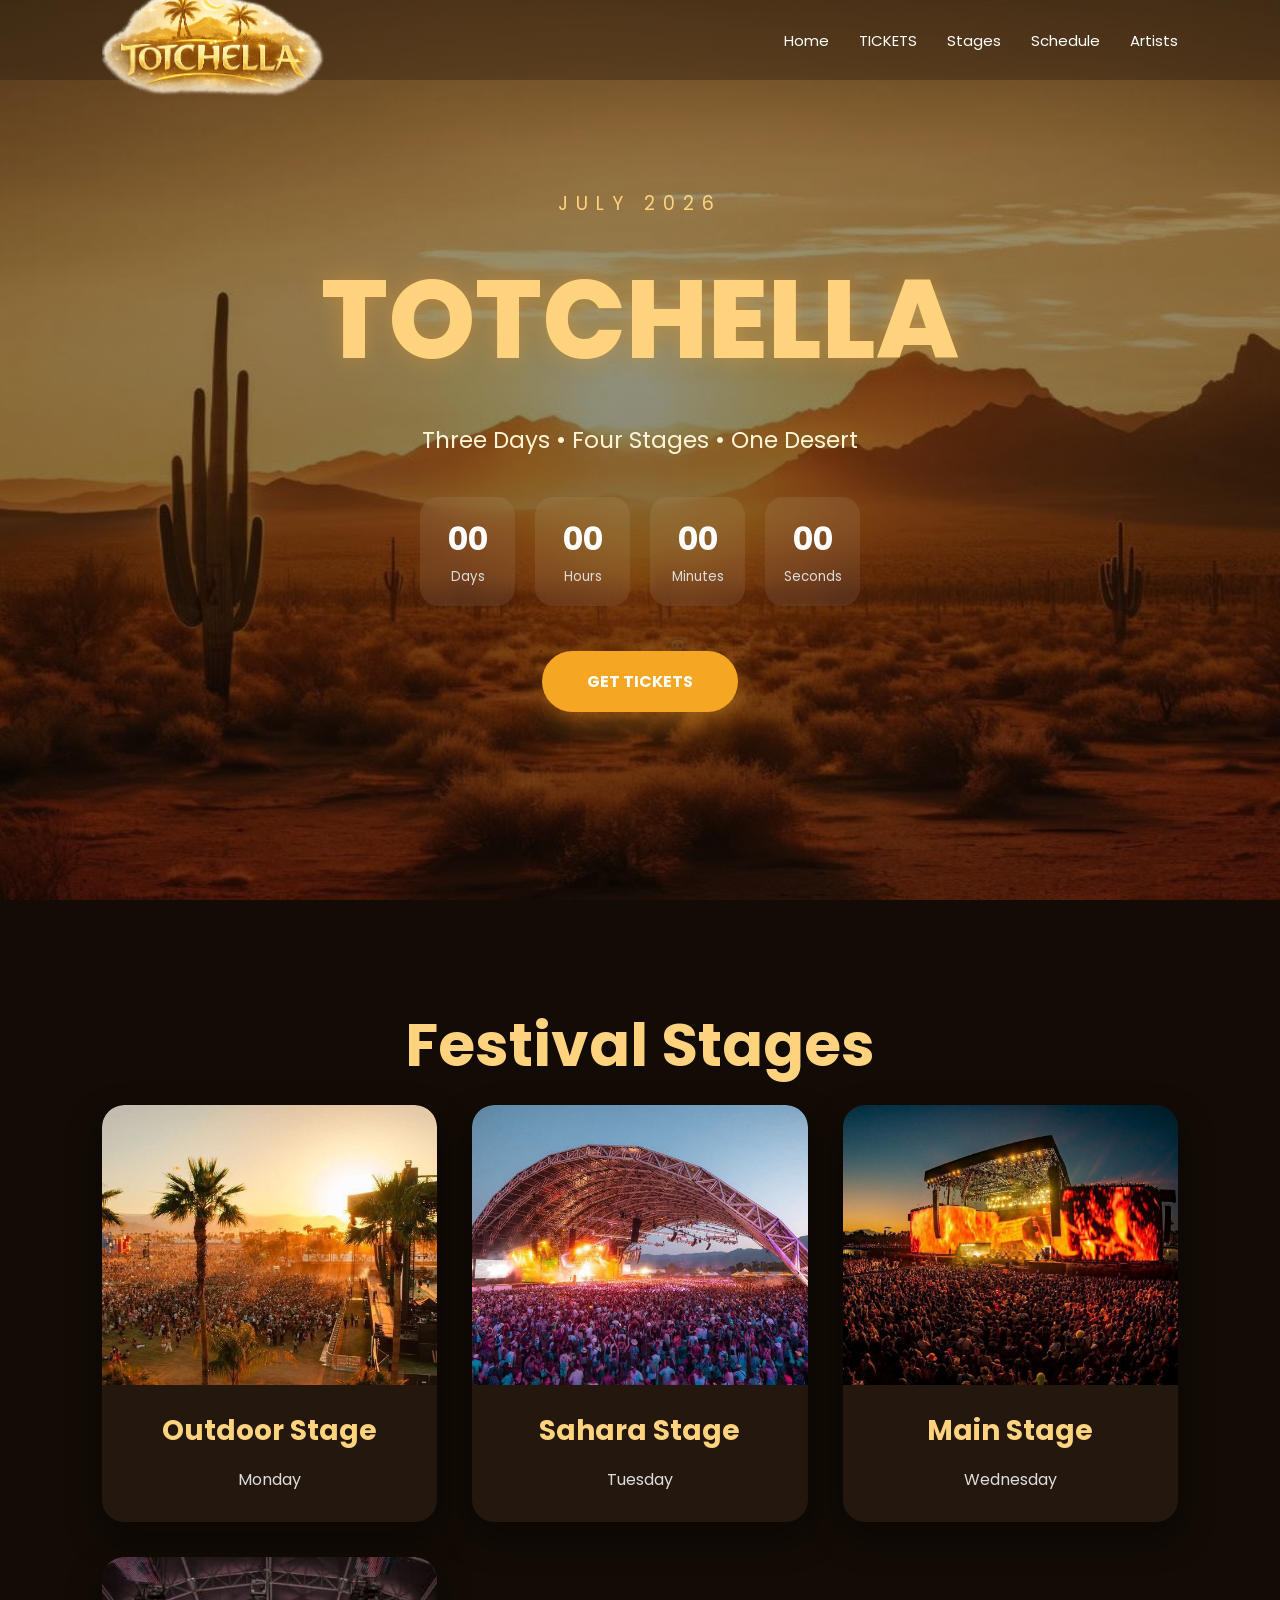
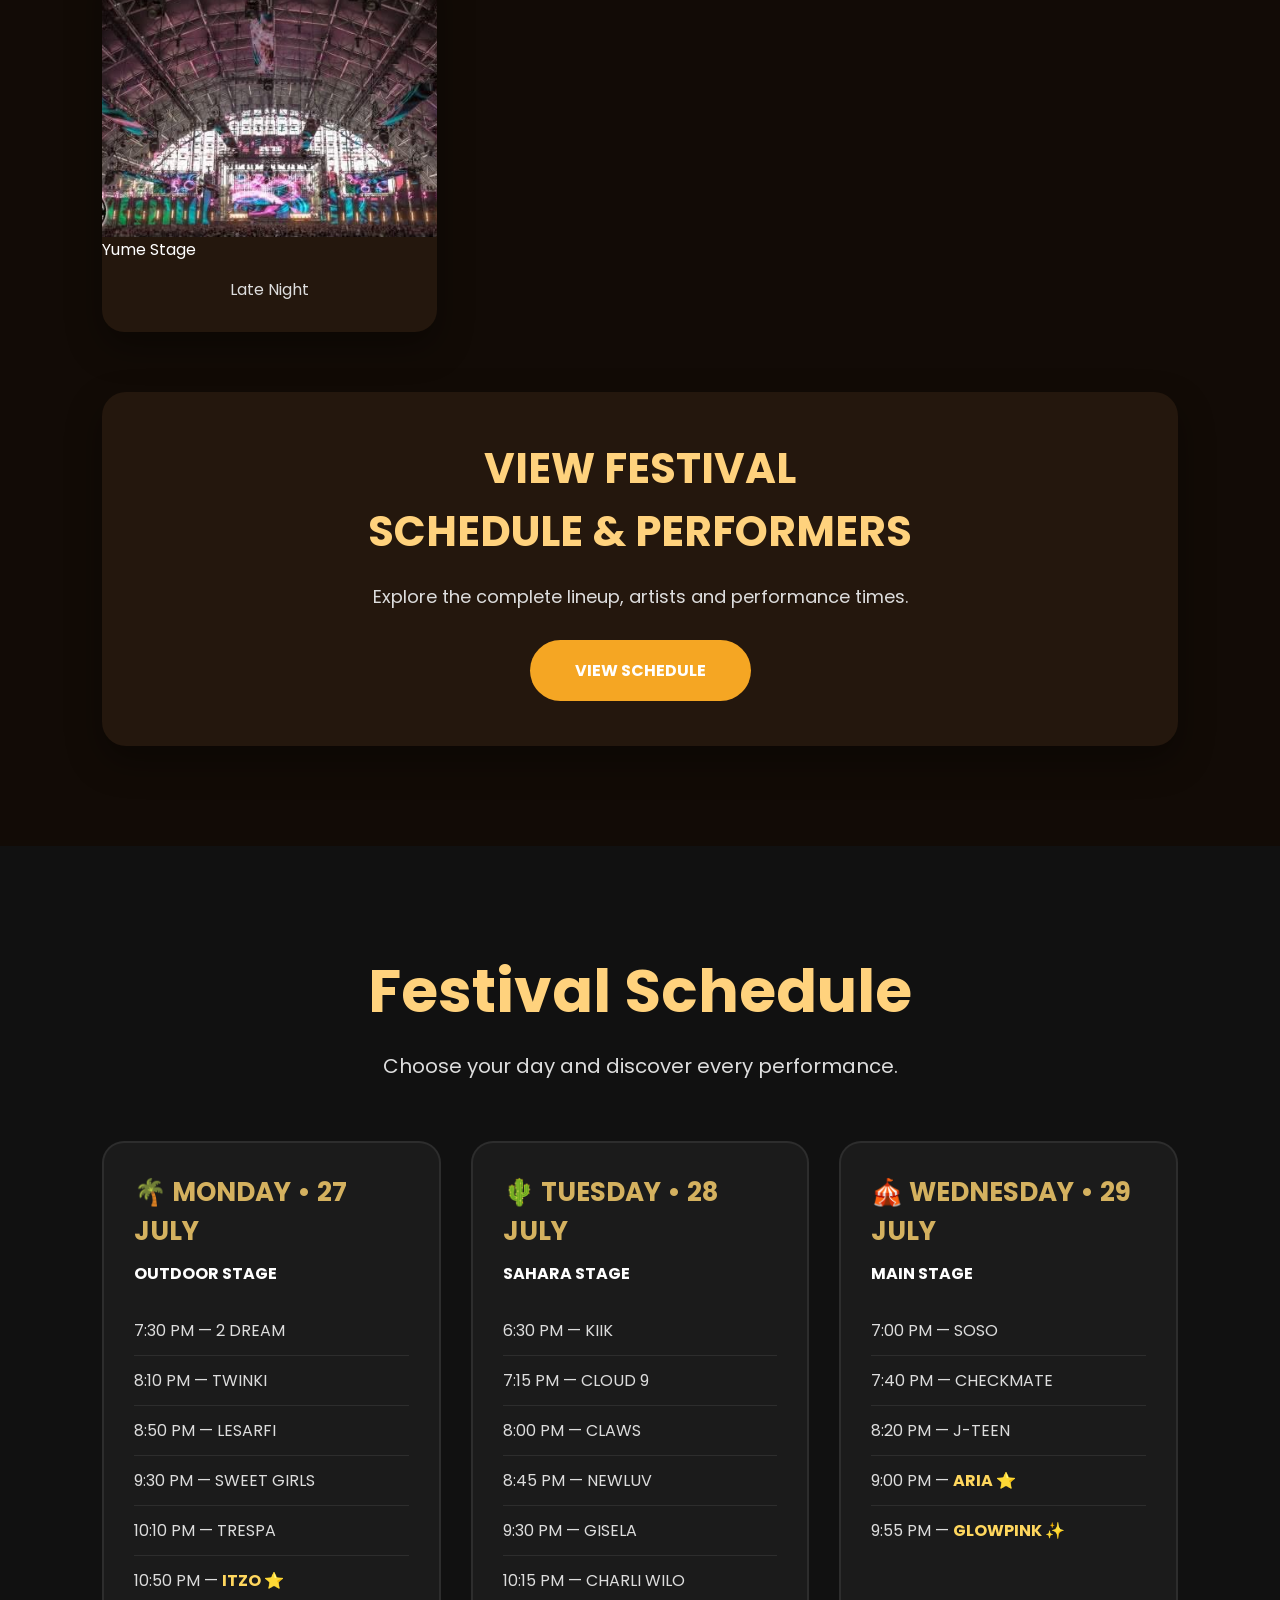
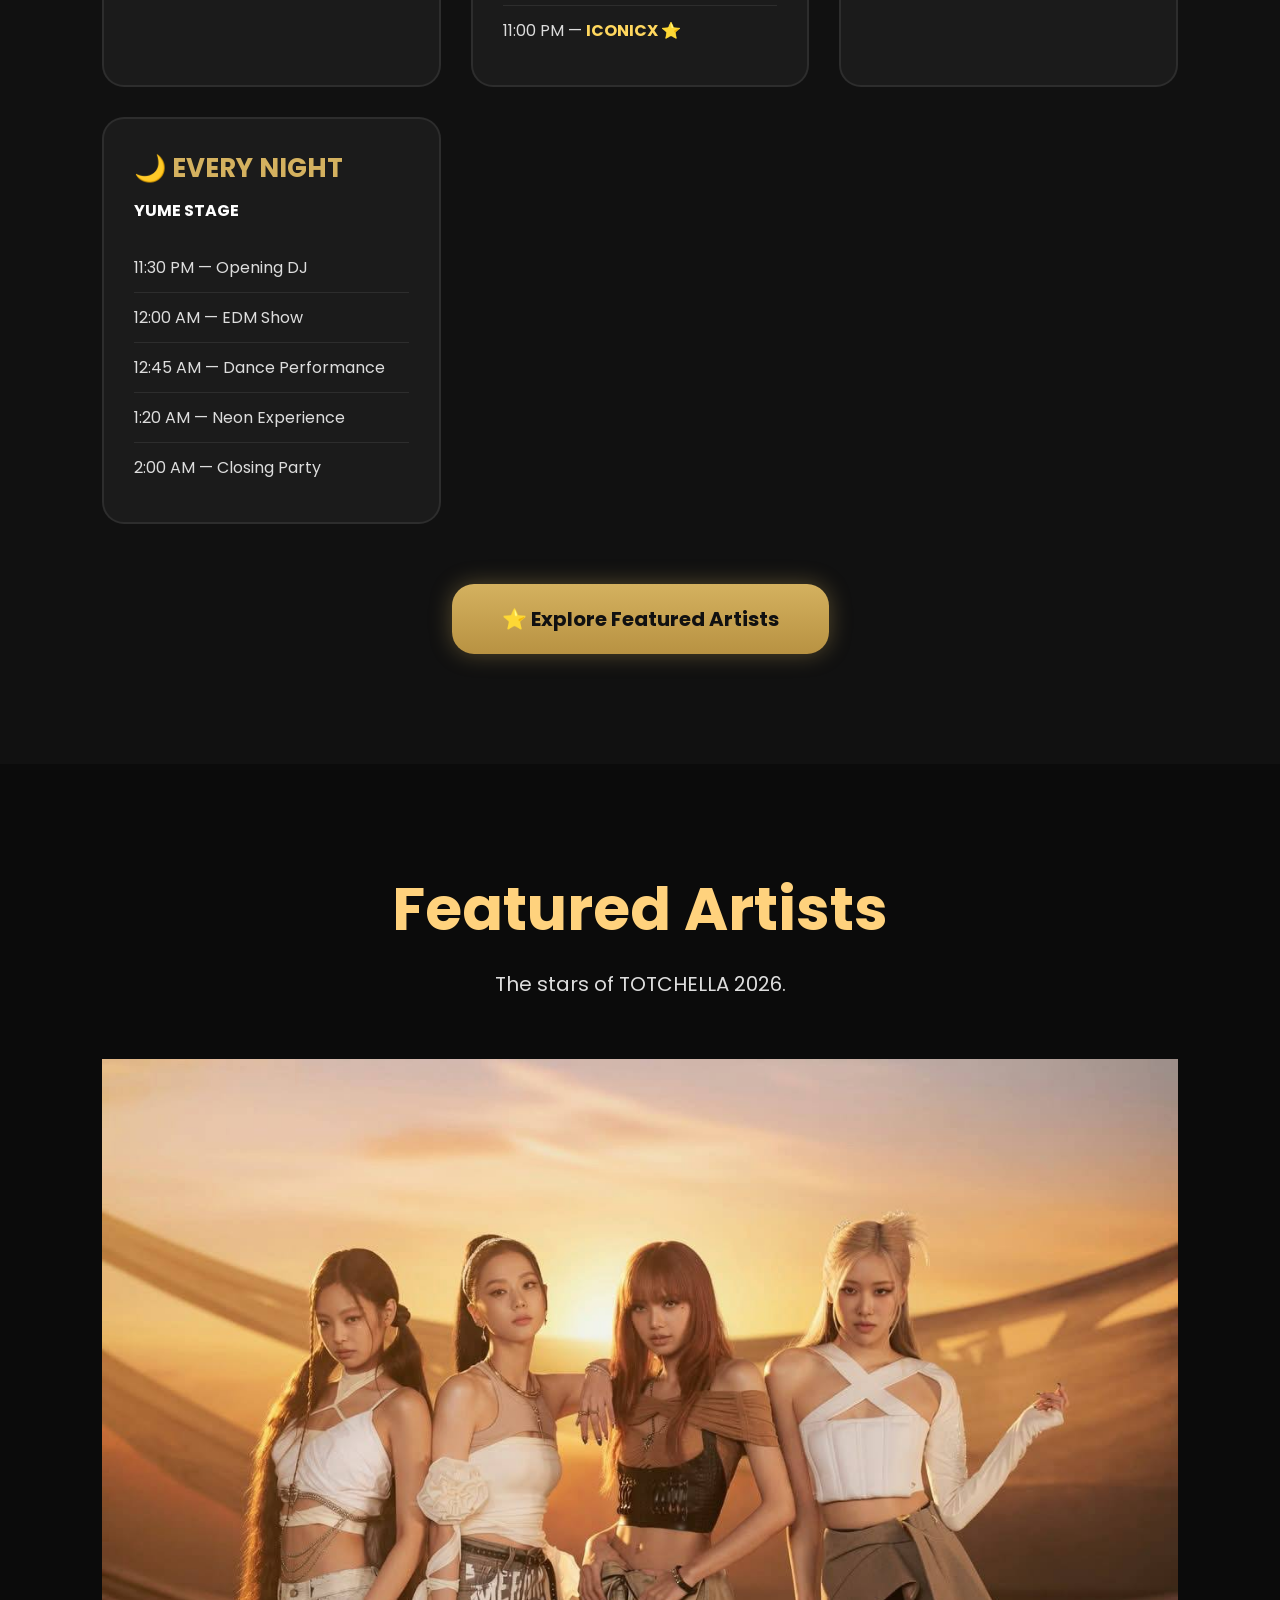
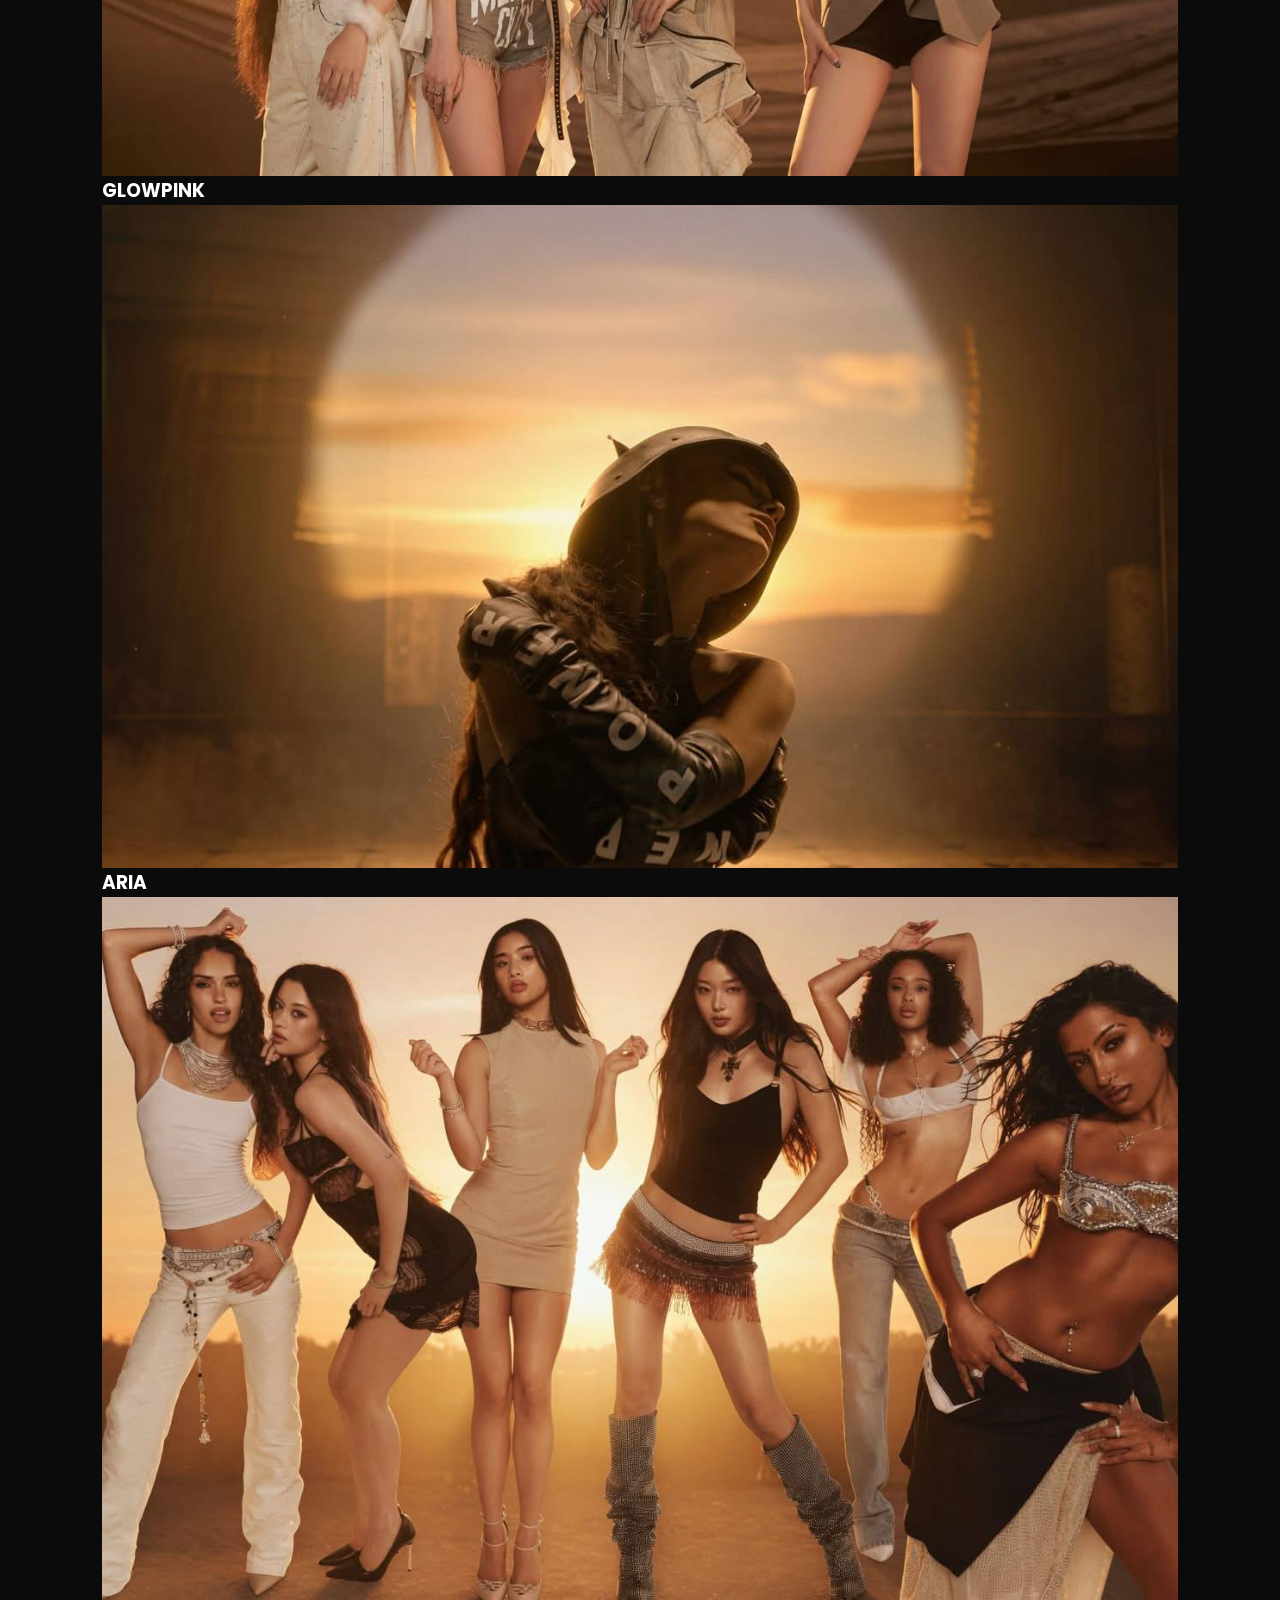
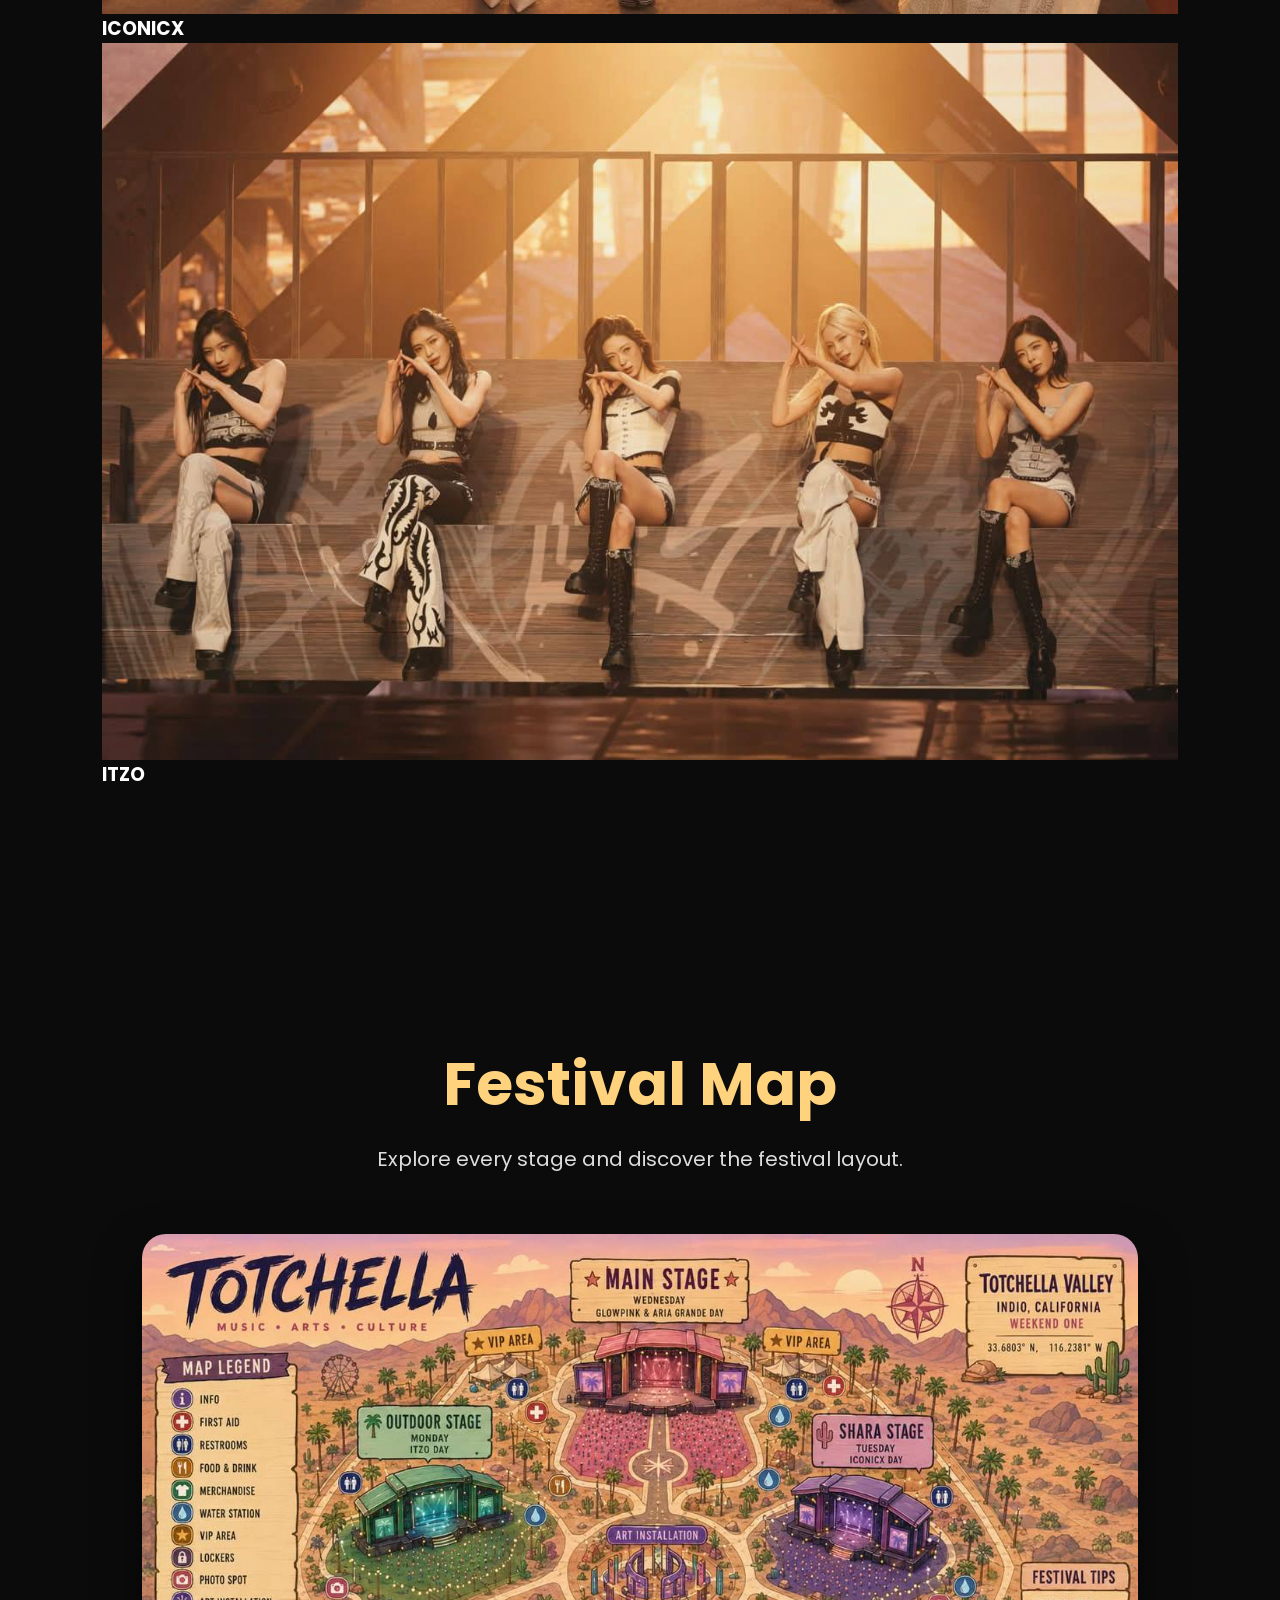
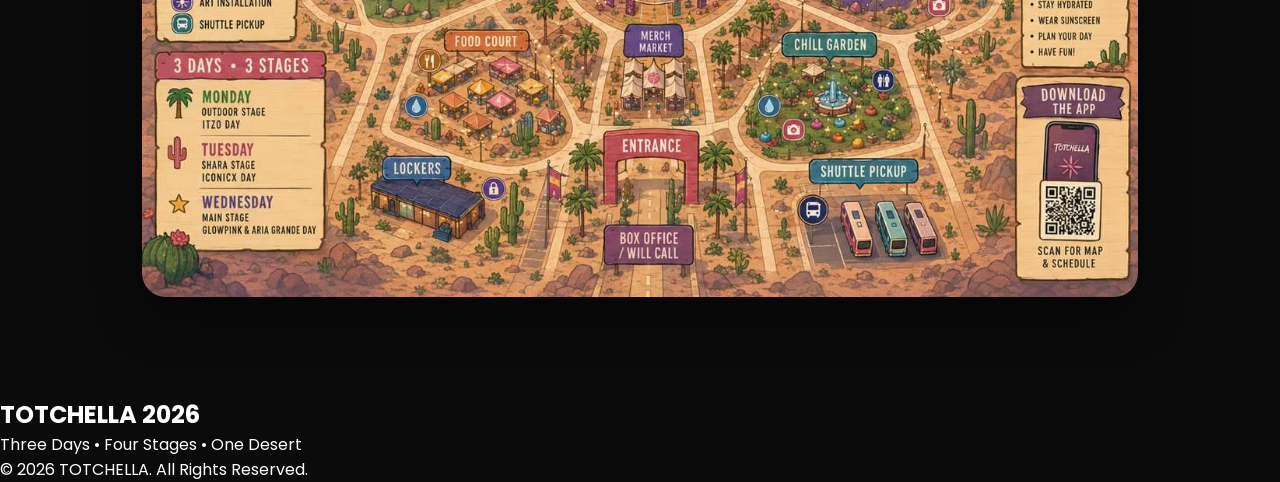
==== commit faef5ea8: "Add files via upload" ====
--- a/index.html
+++ b/index.html
@@ -266,7 +266,7 @@
 
 <li>9:30 PM — GISELA</li>
 
-  <li>10:15 PM — CHARLI XCX</li>
+<li>10:15 PM — CHARLI WILO</li>
 
 <li>11:00 PM — <strong>ICONICX ⭐</strong></li>
 
